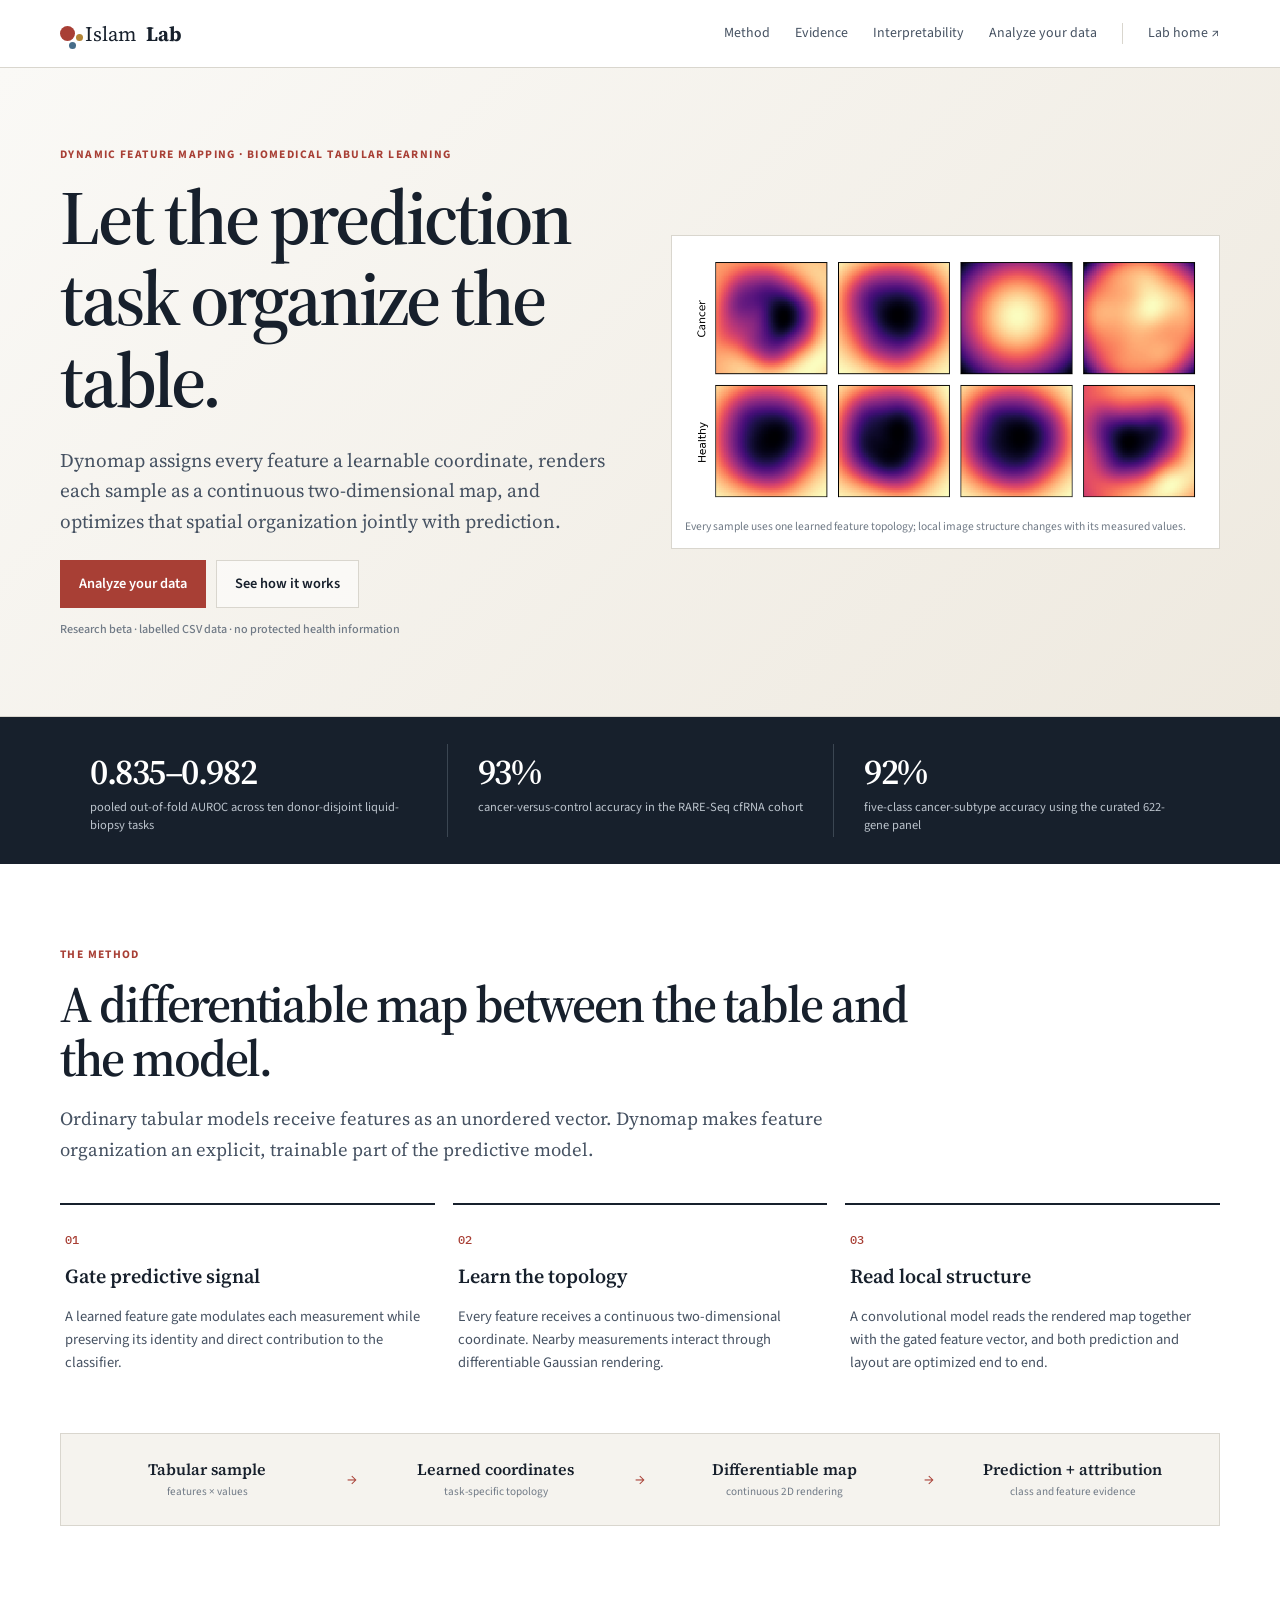
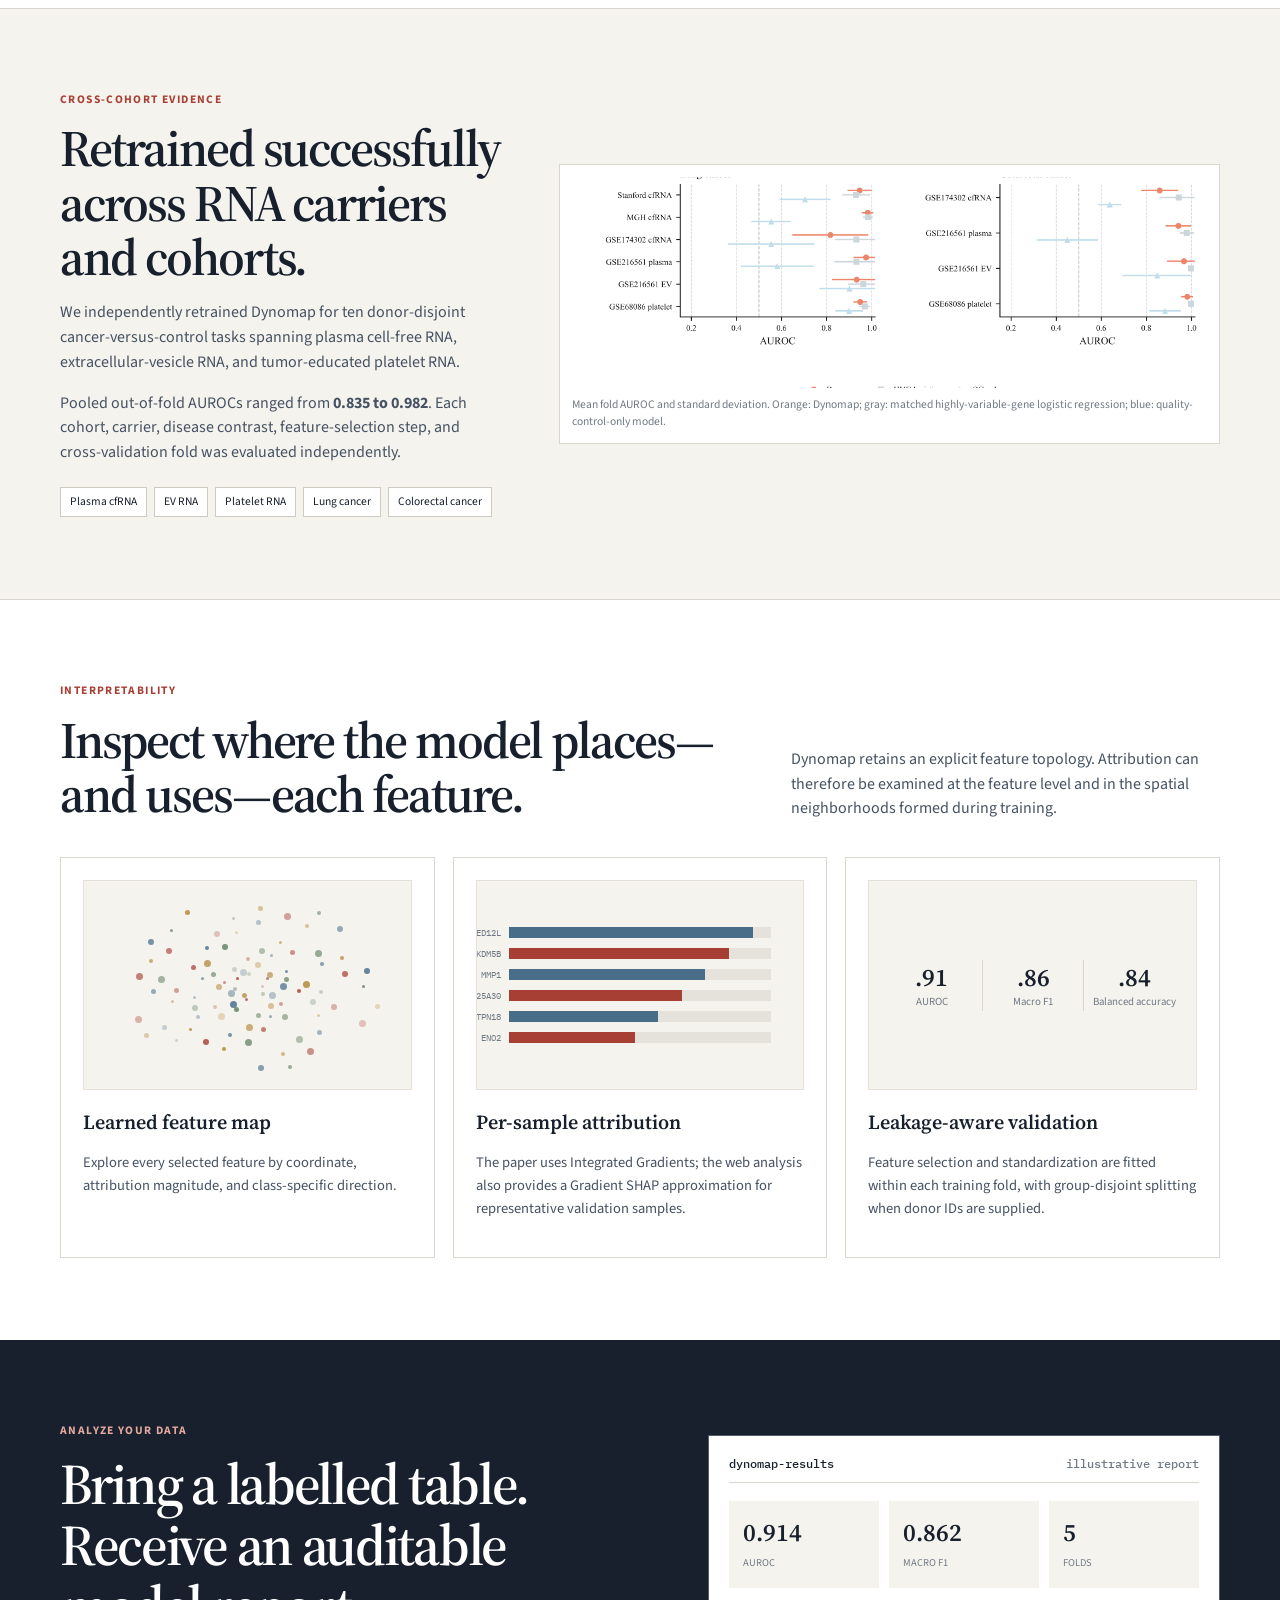
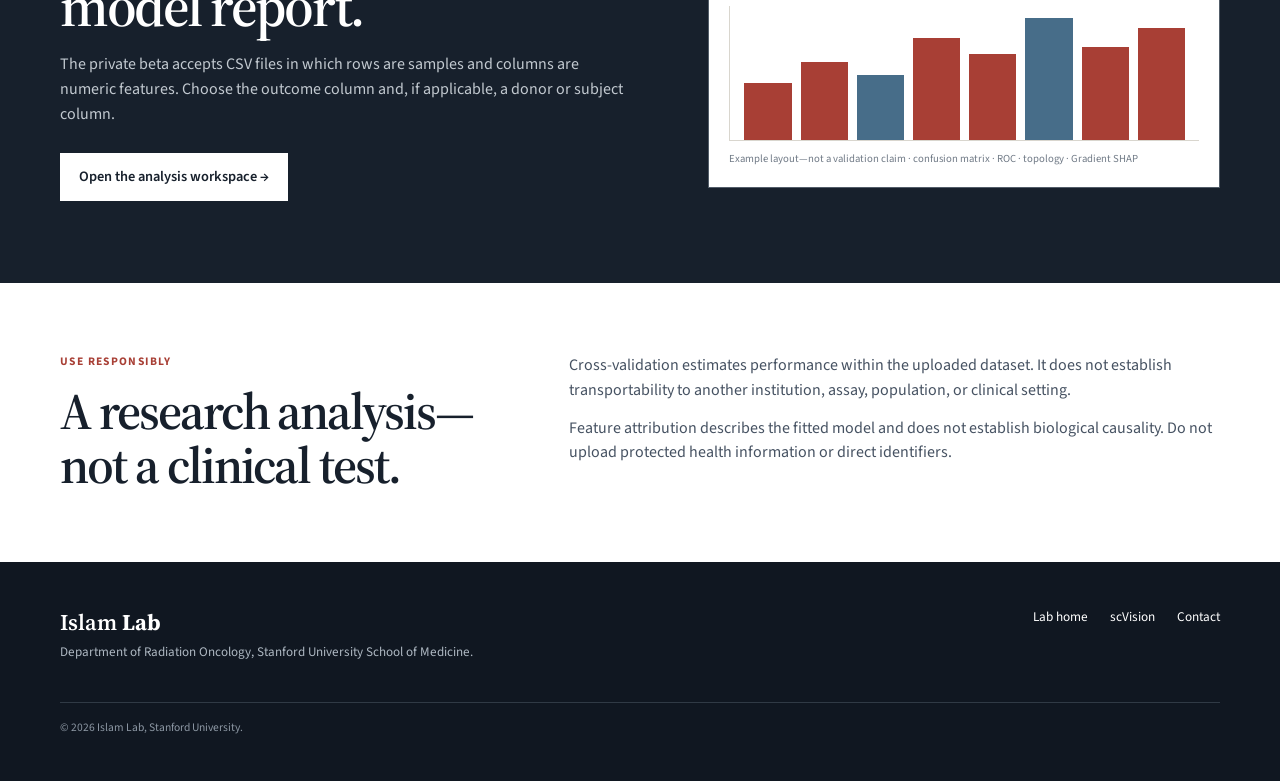
==== dynomap/index.html @ ca89f777 "Add Dynomap project page" ====
<!doctype html>
<html lang="en">
<head>
<meta charset="utf-8">
<meta name="viewport" content="width=device-width, initial-scale=1">
<title>Dynomap · Learned spatial representations for biomedical tables</title>
<meta name="description" content="Dynomap learns a task-specific spatial organization for biomedical tabular data, enabling vision-based prediction and feature-level interpretation.">
<meta property="og:type" content="website">
<meta property="og:title" content="Dynomap · Islam Lab">
<meta property="og:description" content="Transform biomedical tables into task-optimized feature maps, retrain on your data, and inspect predictive performance and feature attribution.">
<meta property="og:url" content="https://islamlab.org/dynomap/">
<meta property="og:image" content="https://islamlab.org/dynomap/assets/og.png">
<meta property="og:image:width" content="1729">
<meta property="og:image:height" content="910">
<meta name="twitter:card" content="summary_large_image">
<meta name="twitter:image" content="https://islamlab.org/dynomap/assets/og.png">
<link rel="canonical" href="https://islamlab.org/dynomap/">
<link rel="preconnect" href="https://fonts.googleapis.com">
<link rel="preconnect" href="https://fonts.gstatic.com" crossorigin>
<link href="https://fonts.googleapis.com/css2?family=Source+Serif+4:opsz,wght@8..60,400;8..60,600;8..60,700&family=Source+Sans+3:wght@400;500;600;700&family=IBM+Plex+Mono:wght@400;500&display=swap" rel="stylesheet">
<link rel="stylesheet" href="style.css">
</head>
<body>

<nav class="nav">
  <div class="wrap nav-inner">
    <a class="brand" href="/"><span class="glyph"></span>Islam<b>Lab</b></a>
    <div class="nav-links">
      <a href="#method">Method</a>
      <a href="#evidence">Evidence</a>
      <a href="#interpret">Interpretability</a>
      <a href="#analyze">Analyze your data</a>
      <a class="back" href="/">Lab home&nbsp;&#8599;</a>
    </div>
  </div>
</nav>

<header class="hero">
  <div class="wrap hero-grid">
    <div class="hero-copy">
      <div class="eyebrow">Dynamic feature mapping · Biomedical tabular learning</div>
      <h1>Let the prediction task organize the table.</h1>
      <p>Dynomap assigns every feature a learnable coordinate, renders each sample as a continuous two-dimensional map, and optimizes that spatial organization jointly with prediction.</p>
      <div class="hero-actions">
        <a class="button primary" href="https://app.islamlab.org/dynomap/">Analyze your data</a>
        <a class="button ghost" href="#method">See how it works</a>
      </div>
      <p class="beta-note">Research beta · labelled CSV data · no protected health information</p>
    </div>
    <figure class="hero-figure">
      <img src="assets/rareseq-maps.png" alt="Dynomap representations from cancer and healthy plasma cell-free RNA samples.">
      <figcaption>Every sample uses one learned feature topology; local image structure changes with its measured values.</figcaption>
    </figure>
  </div>
</header>

<main>
<section class="numbers">
  <div class="wrap number-grid">
    <div><strong>0.835–0.982</strong><span>pooled out-of-fold AUROC across ten donor-disjoint liquid-biopsy tasks</span></div>
    <div><strong>93%</strong><span>cancer-versus-control accuracy in the RARE-Seq cfRNA cohort</span></div>
    <div><strong>92%</strong><span>five-class cancer-subtype accuracy using the curated 622-gene panel</span></div>
  </div>
</section>

<section id="method">
  <div class="wrap">
    <div class="eyebrow">The method</div>
    <h2>A differentiable map between the table and the model.</h2>
    <p class="lead">Ordinary tabular models receive features as an unordered vector. Dynomap makes feature organization an explicit, trainable part of the predictive model.</p>
    <div class="steps">
      <article><span>01</span><h3>Gate predictive signal</h3><p>A learned feature gate modulates each measurement while preserving its identity and direct contribution to the classifier.</p></article>
      <article><span>02</span><h3>Learn the topology</h3><p>Every feature receives a continuous two-dimensional coordinate. Nearby measurements interact through differentiable Gaussian rendering.</p></article>
      <article><span>03</span><h3>Read local structure</h3><p>A convolutional model reads the rendered map together with the gated feature vector, and both prediction and layout are optimized end to end.</p></article>
    </div>
    <div class="pipeline" aria-label="Dynomap workflow">
      <div><b>Tabular sample</b><small>features × values</small></div><i>→</i>
      <div><b>Learned coordinates</b><small>task-specific topology</small></div><i>→</i>
      <div><b>Differentiable map</b><small>continuous 2D rendering</small></div><i>→</i>
      <div><b>Prediction + attribution</b><small>class and feature evidence</small></div>
    </div>
  </div>
</section>

<section id="evidence" class="alt">
  <div class="wrap evidence-grid">
    <div class="evidence-copy">
      <div class="eyebrow">Cross-cohort evidence</div>
      <h2>Retrained successfully across RNA carriers and cohorts.</h2>
      <p>We independently retrained Dynomap for ten donor-disjoint cancer-versus-control tasks spanning plasma cell-free RNA, extracellular-vesicle RNA, and tumor-educated platelet RNA.</p>
      <p>Pooled out-of-fold AUROCs ranged from <b>0.835 to 0.982</b>. Each cohort, carrier, disease contrast, feature-selection step, and cross-validation fold was evaluated independently.</p>
      <div class="pill-row"><span>Plasma cfRNA</span><span>EV RNA</span><span>Platelet RNA</span><span>Lung cancer</span><span>Colorectal cancer</span></div>
    </div>
    <figure class="validation-figure">
      <div class="crop"><img src="assets/liquid-biopsy-validation.png" alt="AUROC across lung- and colorectal-cancer liquid-biopsy cohorts for Dynomap, logistic regression, and a quality-control-only model."></div>
      <figcaption>Mean fold AUROC and standard deviation. Orange: Dynomap; gray: matched highly-variable-gene logistic regression; blue: quality-control-only model.</figcaption>
    </figure>
  </div>
</section>

<section id="interpret">
  <div class="wrap">
    <div class="section-head">
      <div><div class="eyebrow">Interpretability</div><h2>Inspect where the model places—and uses—each feature.</h2></div>
      <p>Dynomap retains an explicit feature topology. Attribution can therefore be examined at the feature level and in the spatial neighborhoods formed during training.</p>
    </div>
    <div class="interpret-grid">
      <article class="map-card">
        <div class="mini-map" id="miniMap" aria-label="Illustrative learned feature layout"></div>
        <h3>Learned feature map</h3><p>Explore every selected feature by coordinate, attribution magnitude, and class-specific direction.</p>
      </article>
      <article class="attr-card">
        <div class="mini-bars" id="miniBars"></div>
        <h3>Per-sample attribution</h3><p>The paper uses Integrated Gradients; the web analysis also provides a Gradient SHAP approximation for representative validation samples.</p>
      </article>
      <article class="metric-card">
        <div class="mini-metrics"><span><b>.91</b>AUROC</span><span><b>.86</b>Macro F1</span><span><b>.84</b>Balanced accuracy</span></div>
        <h3>Leakage-aware validation</h3><p>Feature selection and standardization are fitted within each training fold, with group-disjoint splitting when donor IDs are supplied.</p>
      </article>
    </div>
  </div>
</section>

<section id="analyze" class="cta-section">
  <div class="wrap cta-grid">
    <div>
      <div class="eyebrow light">Analyze your data</div>
      <h2>Bring a labelled table. Receive an auditable model report.</h2>
      <p>The private beta accepts CSV files in which rows are samples and columns are numeric features. Choose the outcome column and, if applicable, a donor or subject column.</p>
      <a class="button light-button" href="https://app.islamlab.org/dynomap/">Open the analysis workspace&nbsp;→</a>
    </div>
    <div class="report-preview">
      <div class="preview-top"><span>dynomap-results</span><i>illustrative report</i></div>
      <div class="preview-metrics"><div><b>0.914</b><small>AUROC</small></div><div><b>0.862</b><small>Macro F1</small></div><div><b>5</b><small>Folds</small></div></div>
      <div class="preview-chart"><i style="--h:42%"></i><i style="--h:58%"></i><i style="--h:48%"></i><i style="--h:76%"></i><i style="--h:64%"></i><i style="--h:91%"></i><i style="--h:69%"></i><i style="--h:83%"></i></div>
      <div class="preview-foot">Example layout—not a validation claim · confusion matrix · ROC · topology · Gradient SHAP</div>
    </div>
  </div>
</section>

<section class="limits">
  <div class="wrap limits-grid">
    <div><div class="eyebrow">Use responsibly</div><h2>A research analysis—not a clinical test.</h2></div>
    <div><p>Cross-validation estimates performance within the uploaded dataset. It does not establish transportability to another institution, assay, population, or clinical setting.</p><p>Feature attribution describes the fitted model and does not establish biological causality. Do not upload protected health information or direct identifiers.</p></div>
  </div>
</section>
</main>

<footer>
  <div class="wrap footer-grid">
    <div><div class="footer-brand">Islam <b>Lab</b></div><p>Department of Radiation Oncology, Stanford University School of Medicine.</p></div>
    <div class="footer-links"><a href="/">Lab home</a><a href="/scvision/">scVision</a><a href="mailto:tauhid@stanford.edu">Contact</a></div>
    <div class="fine">© 2026 Islam Lab, Stanford University.</div>
  </div>
</footer>

<script src="interactive.js"></script>
</body>
</html>
---- dynomap/style.css ----
:root{--ink:#17202c;--soft:#465262;--muted:#707a86;--paper:#fff;--warm:#f5f3ee;--line:#d9d6ce;--accent:#a83f35;--accent-dark:#7d2d27;--blue:#476d89;--gold:#b38536;--green:#628060;--serif:"Source Serif 4",Georgia,serif;--sans:"Source Sans 3",Arial,sans-serif;--mono:"IBM Plex Mono",monospace}*{box-sizing:border-box}html{scroll-behavior:smooth}body{margin:0;color:var(--ink);background:var(--paper);font:16px/1.55 var(--sans)}a{color:inherit;text-decoration:none}.wrap{width:min(1160px,calc(100% - 44px));margin:0 auto}.nav{height:68px;border-bottom:1px solid var(--line);background:rgba(255,255,255,.95);position:sticky;top:0;z-index:20;backdrop-filter:blur(10px)}.nav-inner{height:100%;display:flex;justify-content:space-between;align-items:center}.brand{display:flex;gap:10px;align-items:center;font:1.28rem var(--serif)}.glyph{width:15px;height:15px;border-radius:50%;background:var(--accent);box-shadow:12px 4px 0 -4px var(--gold),5px 12px 0 -4px var(--blue)}.nav-links{display:flex;gap:25px;align-items:center;font-size:.87rem;color:var(--soft)}.nav-links a:hover{color:var(--accent)}.nav-links .back{border-left:1px solid var(--line);padding-left:25px}.hero{padding:78px 0;background:linear-gradient(135deg,#faf9f6,#eee9df);border-bottom:1px solid var(--line)}.hero-grid{display:grid;grid-template-columns:1fr 1fr;gap:62px;align-items:center}.eyebrow{text-transform:uppercase;letter-spacing:.12em;color:var(--accent);font-size:.72rem;font-weight:700;margin-bottom:13px}.hero h1,h2{font-family:var(--serif);font-weight:600;letter-spacing:-.04em;line-height:1.06;margin:0}.hero h1{font-size:clamp(3.1rem,6vw,6rem)}.hero-copy>p{font:1.2rem/1.58 var(--serif);color:var(--soft);max-width:650px;margin:24px 0}.hero-actions{display:flex;gap:10px}.button{display:inline-block;padding:12px 18px;font-weight:600;font-size:.9rem;border:1px solid var(--line)}.button.primary{background:var(--accent);border-color:var(--accent);color:#fff}.button.primary:hover{background:var(--accent-dark)}.button.ghost{background:rgba(255,255,255,.55)}.hero .beta-note{font:500 .76rem var(--sans);color:var(--muted);margin:13px 0 0}.hero-figure{margin:0;background:#fff;border:1px solid var(--line);padding:13px}.hero-figure img{display:block;width:100%}.hero-figure figcaption,.validation-figure figcaption{font-size:.72rem;color:var(--muted);margin-top:9px;line-height:1.45}.numbers{background:var(--ink);color:#fff;padding:27px 0}.number-grid{display:grid;grid-template-columns:repeat(3,1fr);gap:0}.number-grid>div{padding:3px 30px;border-left:1px solid #3b4652}.number-grid>div:first-child{border-left:none}.number-grid strong{display:block;font:600 2.25rem var(--serif);letter-spacing:-.04em}.number-grid span{display:block;color:#bbc3cc;font-size:.78rem;line-height:1.4;margin-top:3px}section{padding:82px 0}h2{font-size:clamp(2.2rem,4vw,4rem);max-width:850px}.lead{font:1.16rem/1.65 var(--serif);color:var(--soft);max-width:780px}.steps{display:grid;grid-template-columns:repeat(3,1fr);gap:18px;margin-top:38px}.steps article{border-top:2px solid var(--ink);padding:22px 5px 0}.steps article>span{font:500 .72rem var(--mono);color:var(--accent)}.steps h3,.interpret-grid h3{font:600 1.25rem var(--serif);margin:10px 0 7px}.steps p,.interpret-grid p{color:var(--soft);font-size:.91rem;line-height:1.6}.pipeline{margin-top:44px;background:var(--warm);border:1px solid var(--line);padding:24px;display:grid;grid-template-columns:1fr auto 1fr auto 1fr auto 1fr;align-items:center;gap:17px}.pipeline>div{text-align:center}.pipeline b{display:block;font:600 1rem var(--serif)}.pipeline small{display:block;color:var(--muted);font-size:.7rem;margin-top:3px}.pipeline i{font-style:normal;color:var(--accent)}.alt{background:var(--warm);border-top:1px solid var(--line);border-bottom:1px solid var(--line)}.evidence-grid{display:grid;grid-template-columns:.8fr 1.2fr;gap:58px;align-items:center}.evidence-copy p{color:var(--soft);font-size:1rem}.pill-row{display:flex;gap:7px;flex-wrap:wrap;margin-top:22px}.pill-row span{border:1px solid #cfcac0;background:#fff;padding:5px 9px;font-size:.72rem}.validation-figure{margin:0;background:#fff;border:1px solid var(--line);padding:12px}.validation-figure .crop{height:330px;overflow:hidden}.validation-figure img{width:100%;display:block;transform:translateY(-1.5%)}.section-head{display:grid;grid-template-columns:1fr .65fr;gap:70px;align-items:end}.section-head>p{color:var(--soft);margin:0}.interpret-grid{display:grid;grid-template-columns:repeat(3,1fr);gap:18px;margin-top:36px}.interpret-grid article{border:1px solid var(--line);padding:22px}.mini-map,.mini-bars,.mini-metrics{height:210px;background:var(--warm);border:1px solid #e5e1d8;margin-bottom:18px;position:relative;overflow:hidden}.mini-map i{position:absolute;width:var(--s);height:var(--s);left:var(--x);top:var(--y);border-radius:50%;background:var(--c);opacity:var(--o)}.mini-bars{display:flex;flex-direction:column;justify-content:center;padding:25px 32px;gap:10px}.mini-bars span{height:11px;background:linear-gradient(90deg,var(--blue) 0 var(--n),#e5e2db var(--n));position:relative}.mini-bars span:nth-child(even){background:linear-gradient(90deg,var(--accent) 0 var(--n),#e5e2db var(--n))}.mini-bars span:before{content:attr(data-k);position:absolute;right:calc(100% + 8px);font:9px var(--mono);color:var(--muted)}.mini-metrics{display:grid;grid-template-columns:repeat(3,1fr);align-items:center;padding:25px 12px}.mini-metrics span{text-align:center;font-size:.68rem;color:var(--muted);border-left:1px solid var(--line)}.mini-metrics span:first-child{border-left:0}.mini-metrics b{display:block;font:600 1.55rem var(--serif);color:var(--ink)}.cta-section{background:var(--ink);color:#fff}.cta-grid{display:grid;grid-template-columns:1fr .9fr;gap:80px;align-items:center}.eyebrow.light{color:#e4a89f}.cta-section h2{font-size:clamp(2.4rem,4.5vw,4.5rem)}.cta-section p{color:#c2c9d0;max-width:650px}.light-button{margin-top:10px;background:#fff;color:var(--ink);border-color:#fff}.report-preview{background:#fff;color:var(--ink);border:1px solid #525d69;padding:20px}.preview-top{display:flex;justify-content:space-between;border-bottom:1px solid var(--line);padding-bottom:11px;font:500 .72rem var(--mono)}.preview-top i{font-style:normal;color:var(--muted)}.preview-metrics{display:grid;grid-template-columns:repeat(3,1fr);gap:10px;margin:18px 0}.preview-metrics>div{background:var(--warm);padding:14px}.preview-metrics b{display:block;font:600 1.55rem var(--serif)}.preview-metrics small{color:var(--muted);font-size:.65rem;text-transform:uppercase}.preview-chart{height:135px;border-left:1px solid var(--line);border-bottom:1px solid var(--line);display:flex;align-items:end;gap:9px;padding:0 14px}.preview-chart i{height:var(--h);background:var(--accent);flex:1}.preview-chart i:nth-child(3n){background:var(--blue)}.preview-foot{font-size:.67rem;color:var(--muted);margin-top:10px}.limits{padding:70px 0}.limits-grid{display:grid;grid-template-columns:.8fr 1.2fr;gap:75px}.limits p{color:var(--soft);margin:0 0 13px}footer{background:#101721;color:#fff;padding:45px 0}.footer-grid{display:grid;grid-template-columns:1fr auto;gap:25px}.footer-brand{font:600 1.4rem var(--serif)}footer p{color:#aeb8c2;font-size:.82rem;margin:4px 0}.footer-links{display:flex;gap:22px;font-size:.83rem}.fine{grid-column:1/-1;border-top:1px solid #303a45;padding-top:16px;margin-top:10px;color:#8d98a4;font-size:.72rem}
@media(max-width:900px){.hero-grid,.evidence-grid,.section-head,.cta-grid,.limits-grid{grid-template-columns:1fr}.hero-figure{max-width:700px}.nav-links a:not(.back){display:none}.number-grid{grid-template-columns:1fr}.number-grid>div{border-left:0;border-top:1px solid #3b4652;padding:14px 0}.number-grid>div:first-child{border-top:0}.steps,.interpret-grid{grid-template-columns:1fr}.pipeline{grid-template-columns:1fr}.pipeline i{transform:rotate(90deg)}.validation-figure .crop{height:auto}.section-head{gap:18px}}
@media(max-width:620px){.wrap{width:calc(100% - 28px)}.hero{padding:52px 0}.hero h1{font-size:3rem}.hero-actions{display:grid}.hero-copy>p{font-size:1.05rem}.nav-links .back{border-left:0;padding-left:0}.pipeline{margin-top:28px}.footer-grid{grid-template-columns:1fr}.footer-links{margin-top:8px;flex-wrap:wrap}.fine{grid-column:auto}}
.validation-figure .crop{height:auto;aspect-ratio:3/1;overflow:hidden}
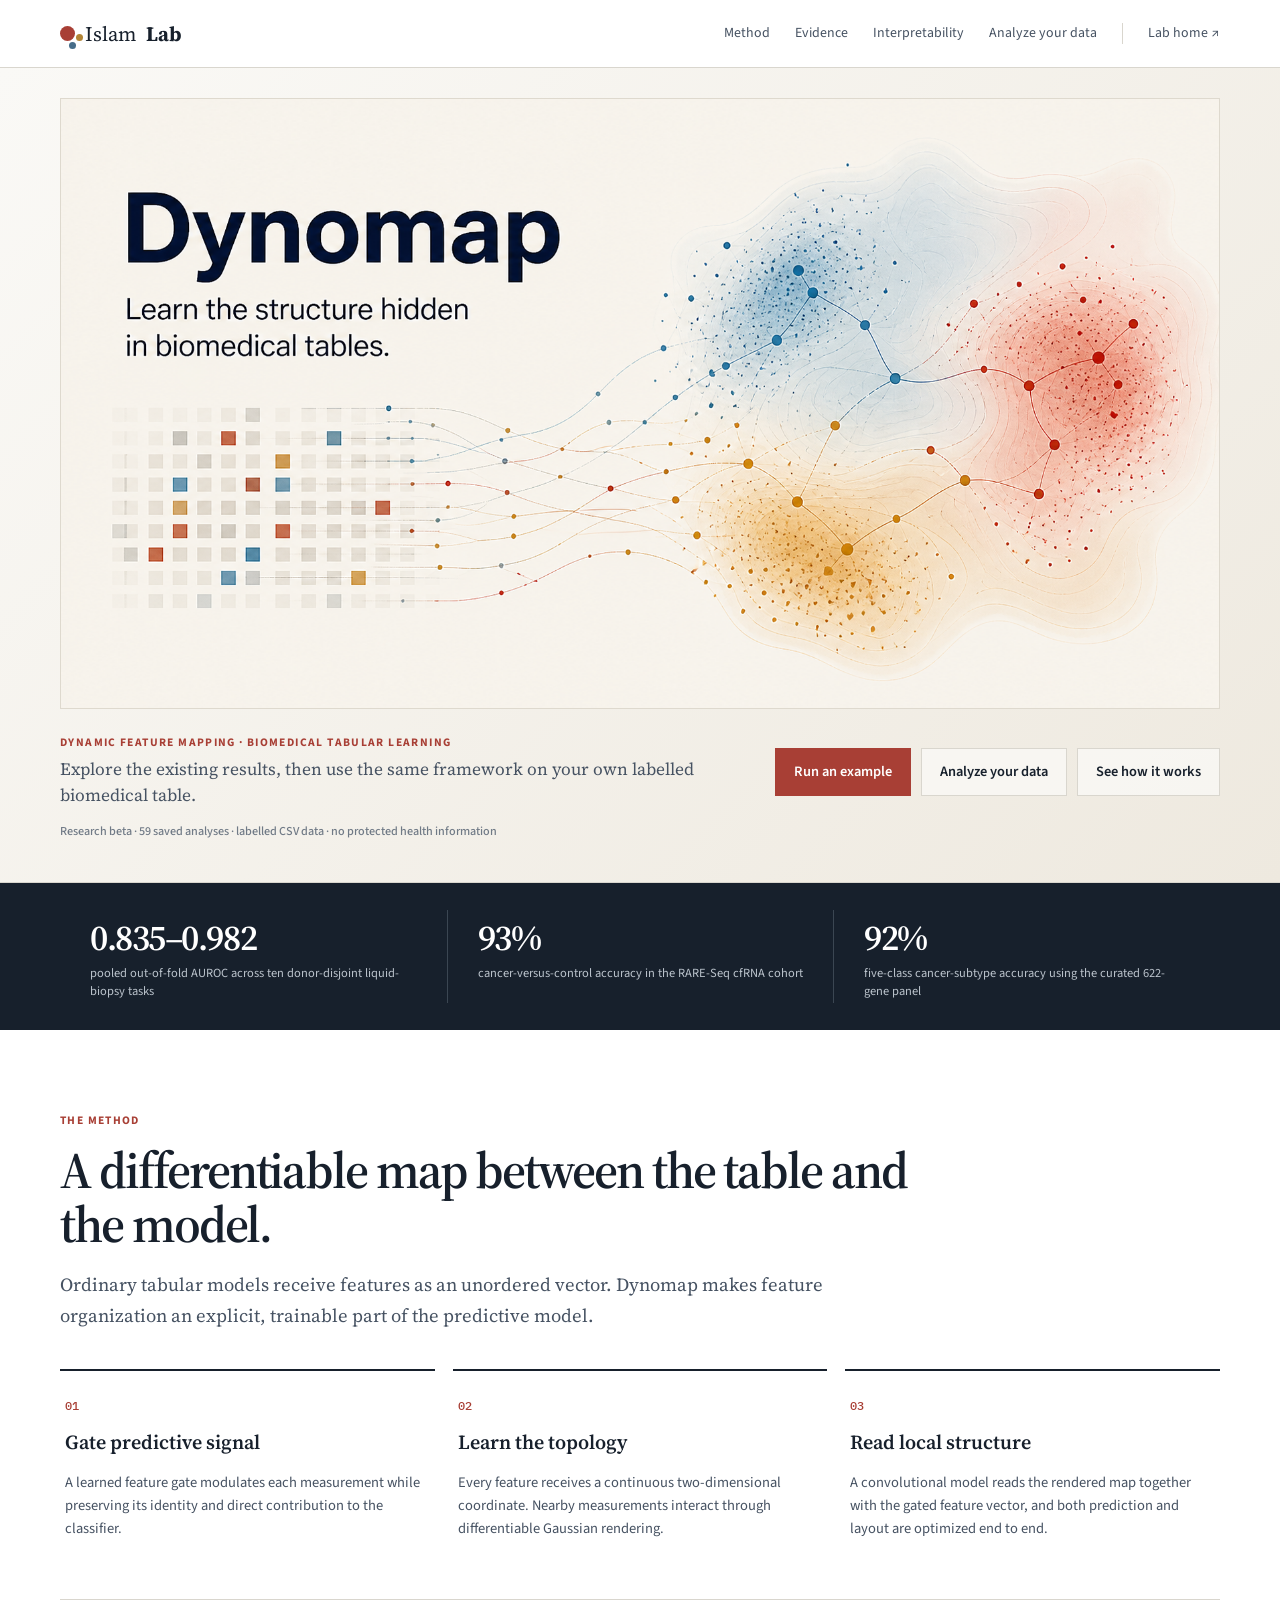
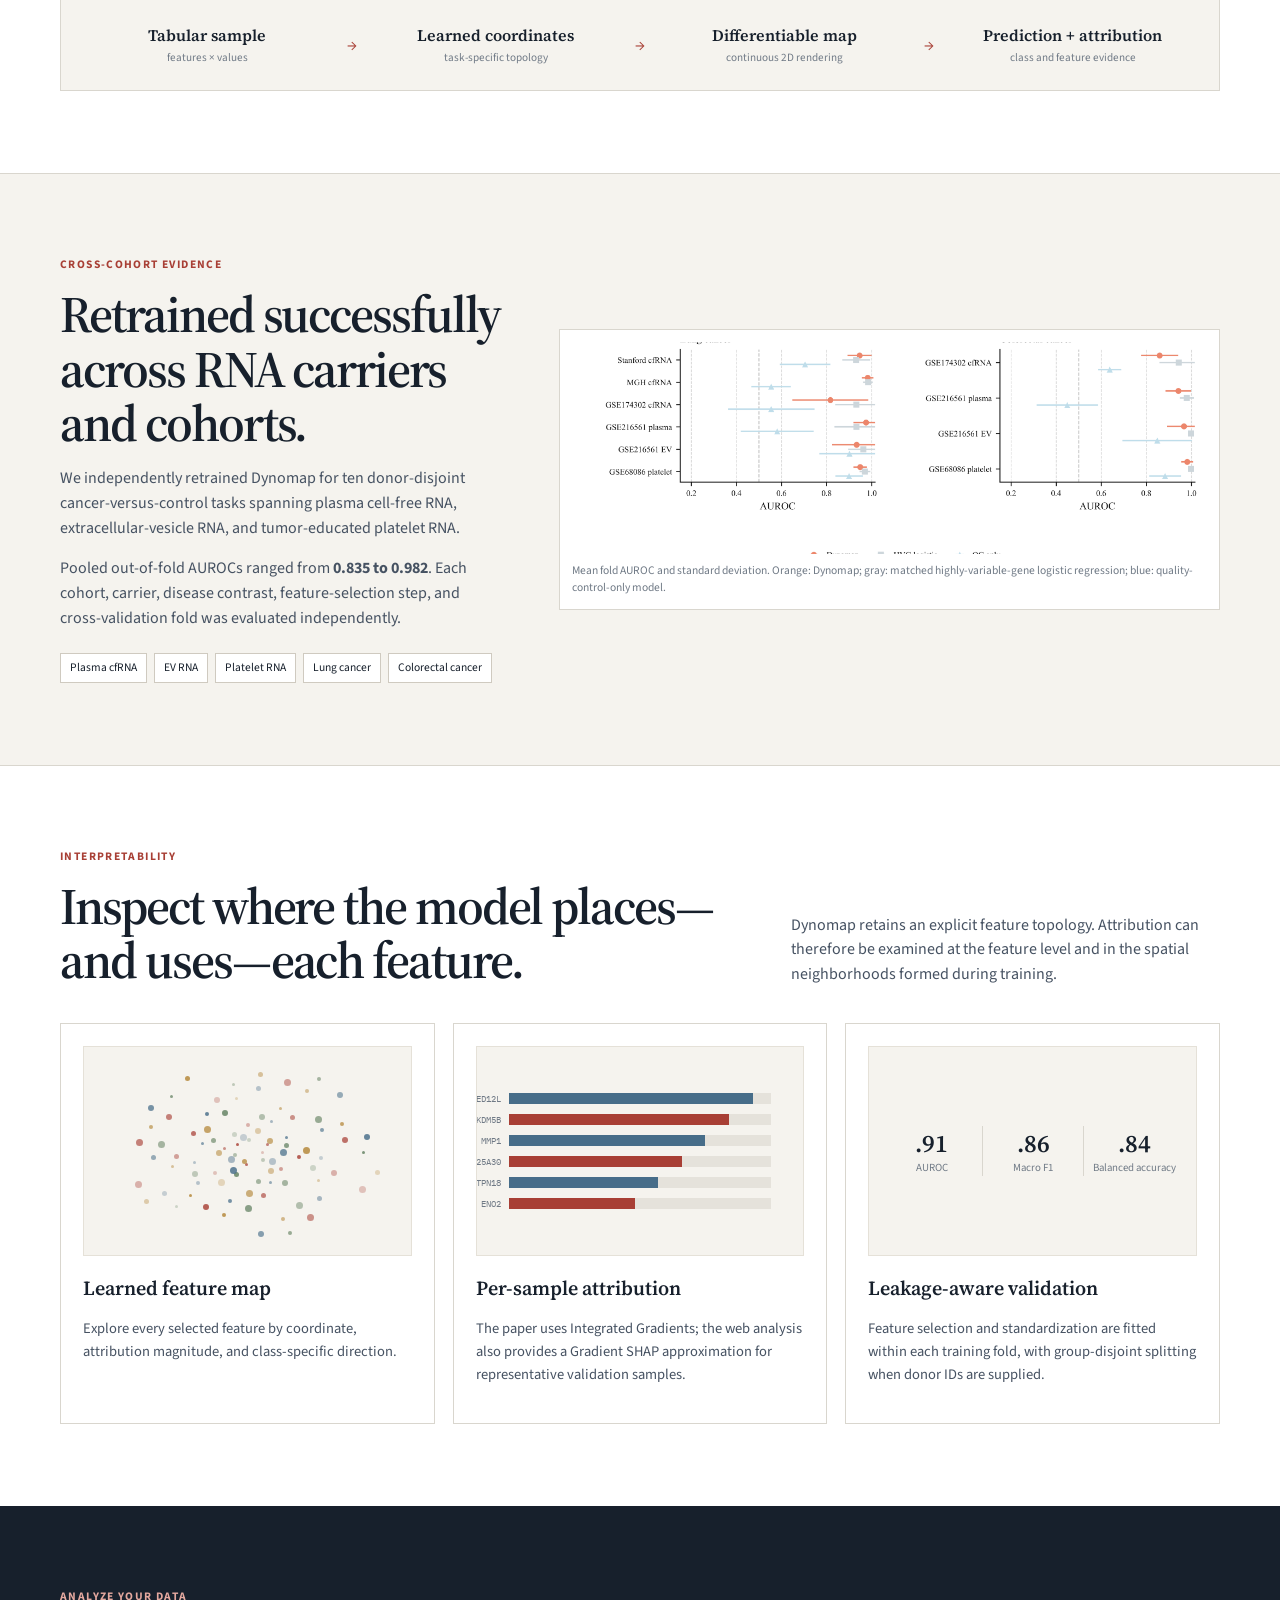
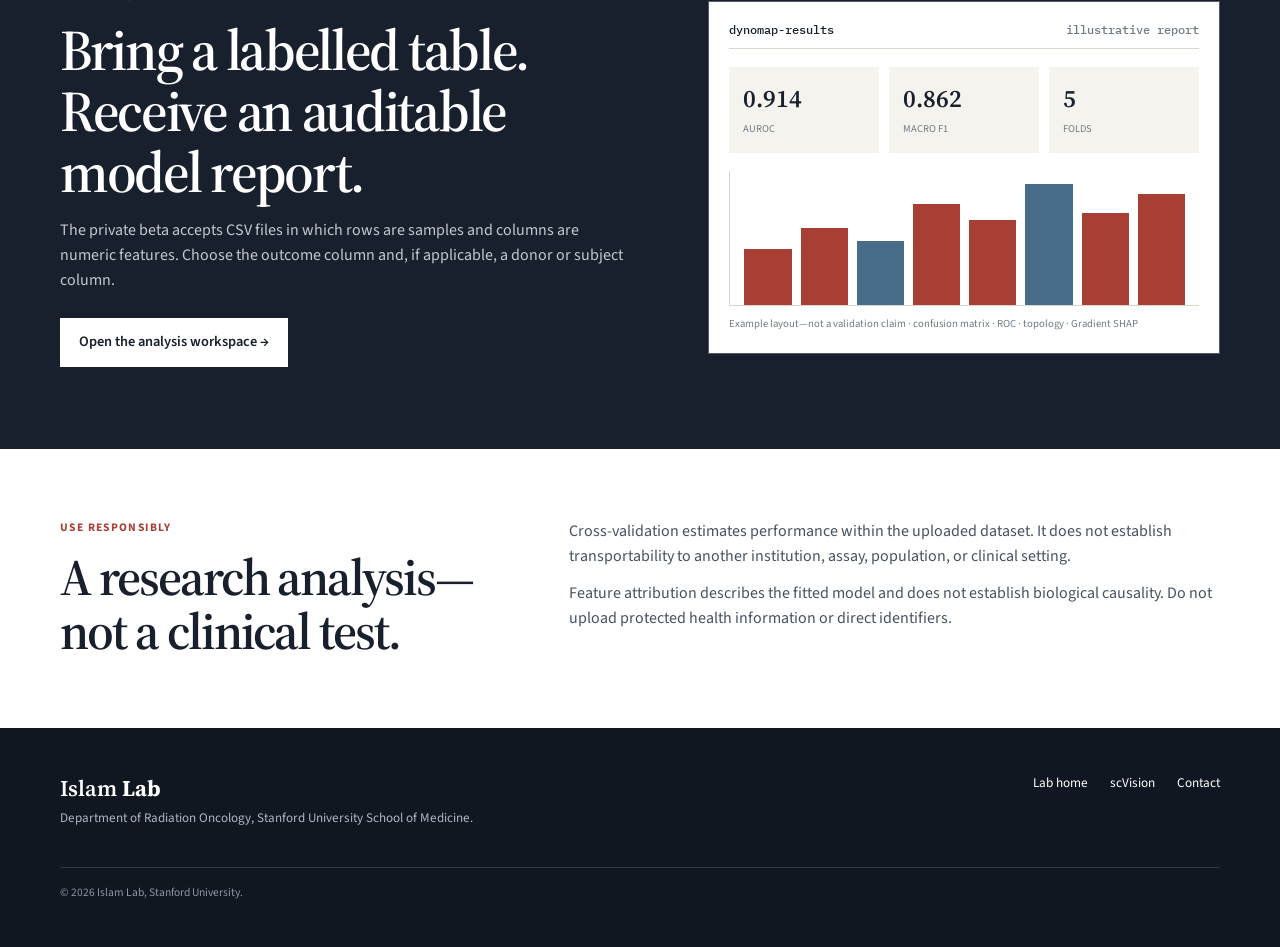
==== commit fc036f70: "Use Dynomap artwork as project cover" ====
--- a/dynomap/index.html
+++ b/dynomap/index.html
@@ -35,22 +35,21 @@
   </div>
 </nav>
 
-<header class="hero">
-  <div class="wrap hero-grid">
-    <div class="hero-copy">
-      <div class="eyebrow">Dynamic feature mapping · Biomedical tabular learning</div>
-      <h1>Let the prediction task organize the table.</h1>
-      <p>Dynomap assigns every feature a learnable coordinate, renders each sample as a continuous two-dimensional map, and optimizes that spatial organization jointly with prediction.</p>
+<header class="hero cover-hero">
+  <div class="wrap">
+    <img class="cover-art" src="assets/og.png" width="1729" height="910" alt="Dynomap: Learn the structure hidden in biomedical tables. Tabular features flow into a learned spatial map.">
+    <div class="cover-callout">
+      <div>
+        <div class="eyebrow">Dynamic feature mapping · Biomedical tabular learning</div>
+        <p>Explore the existing results, then use the same framework on your own labelled biomedical table.</p>
+      </div>
       <div class="hero-actions">
-        <a class="button primary" href="https://app.islamlab.org/dynomap/">Analyze your data</a>
+        <a class="button primary" href="https://app.islamlab.org/dynomap/#examples">Run an example</a>
+        <a class="button ghost" href="https://app.islamlab.org/dynomap/#upload">Analyze your data</a>
         <a class="button ghost" href="#method">See how it works</a>
       </div>
-      <p class="beta-note">Research beta · labelled CSV data · no protected health information</p>
+      <p class="beta-note">Research beta · 59 saved analyses · labelled CSV data · no protected health information</p>
     </div>
-    <figure class="hero-figure">
-      <img src="assets/rareseq-maps.png" alt="Dynomap representations from cancer and healthy plasma cell-free RNA samples.">
-      <figcaption>Every sample uses one learned feature topology; local image structure changes with its measured values.</figcaption>
-    </figure>
   </div>
 </header>
 
--- a/dynomap/style.css
+++ b/dynomap/style.css
@@ -2,3 +2,6 @@
 @media(max-width:900px){.hero-grid,.evidence-grid,.section-head,.cta-grid,.limits-grid{grid-template-columns:1fr}.hero-figure{max-width:700px}.nav-links a:not(.back){display:none}.number-grid{grid-template-columns:1fr}.number-grid>div{border-left:0;border-top:1px solid #3b4652;padding:14px 0}.number-grid>div:first-child{border-top:0}.steps,.interpret-grid{grid-template-columns:1fr}.pipeline{grid-template-columns:1fr}.pipeline i{transform:rotate(90deg)}.validation-figure .crop{height:auto}.section-head{gap:18px}}
 @media(max-width:620px){.wrap{width:calc(100% - 28px)}.hero{padding:52px 0}.hero h1{font-size:3rem}.hero-actions{display:grid}.hero-copy>p{font-size:1.05rem}.nav-links .back{border-left:0;padding-left:0}.pipeline{margin-top:28px}.footer-grid{grid-template-columns:1fr}.footer-links{margin-top:8px;flex-wrap:wrap}.fine{grid-column:auto}}
 .validation-figure .crop{height:auto;aspect-ratio:3/1;overflow:hidden}
+.cover-hero{padding:30px 0 42px}.cover-art{display:block;width:100%;height:auto;border:1px solid #ded9ce;background:#f8f5ef}.cover-callout{display:grid;grid-template-columns:minmax(0,1fr) auto;gap:14px 34px;align-items:center;margin-top:25px}.cover-callout .eyebrow{margin-bottom:5px}.cover-callout>div>p{font:1.08rem/1.5 var(--serif);color:var(--soft);margin:0;max-width:670px}.cover-callout .beta-note{grid-column:1/-1;margin:0}.cover-callout .hero-actions{flex-wrap:wrap;justify-content:flex-end}
+@media(max-width:800px){.cover-callout{grid-template-columns:1fr}.cover-callout .beta-note{grid-column:1}.cover-callout .hero-actions{justify-content:flex-start}}
+@media(max-width:620px){.cover-hero{padding-top:16px}.cover-callout .hero-actions{display:grid}.cover-callout .button{text-align:center}}
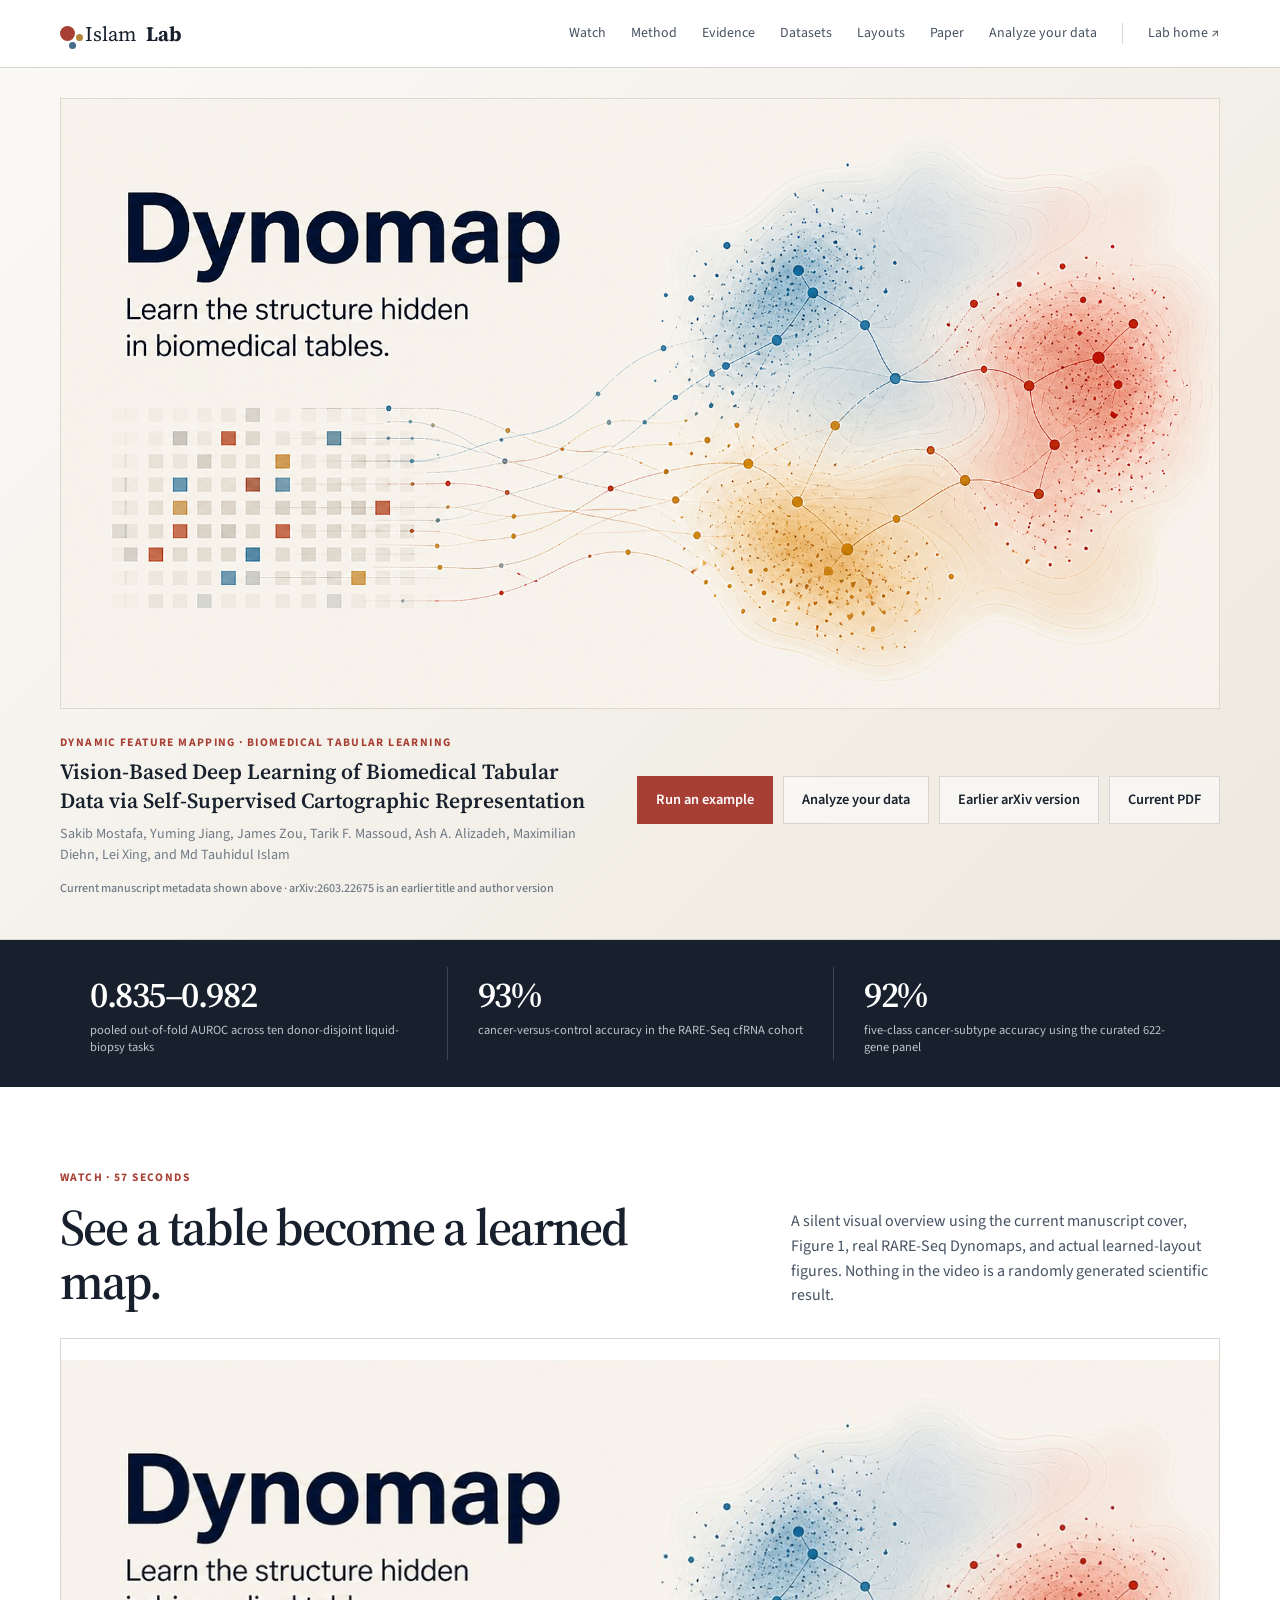
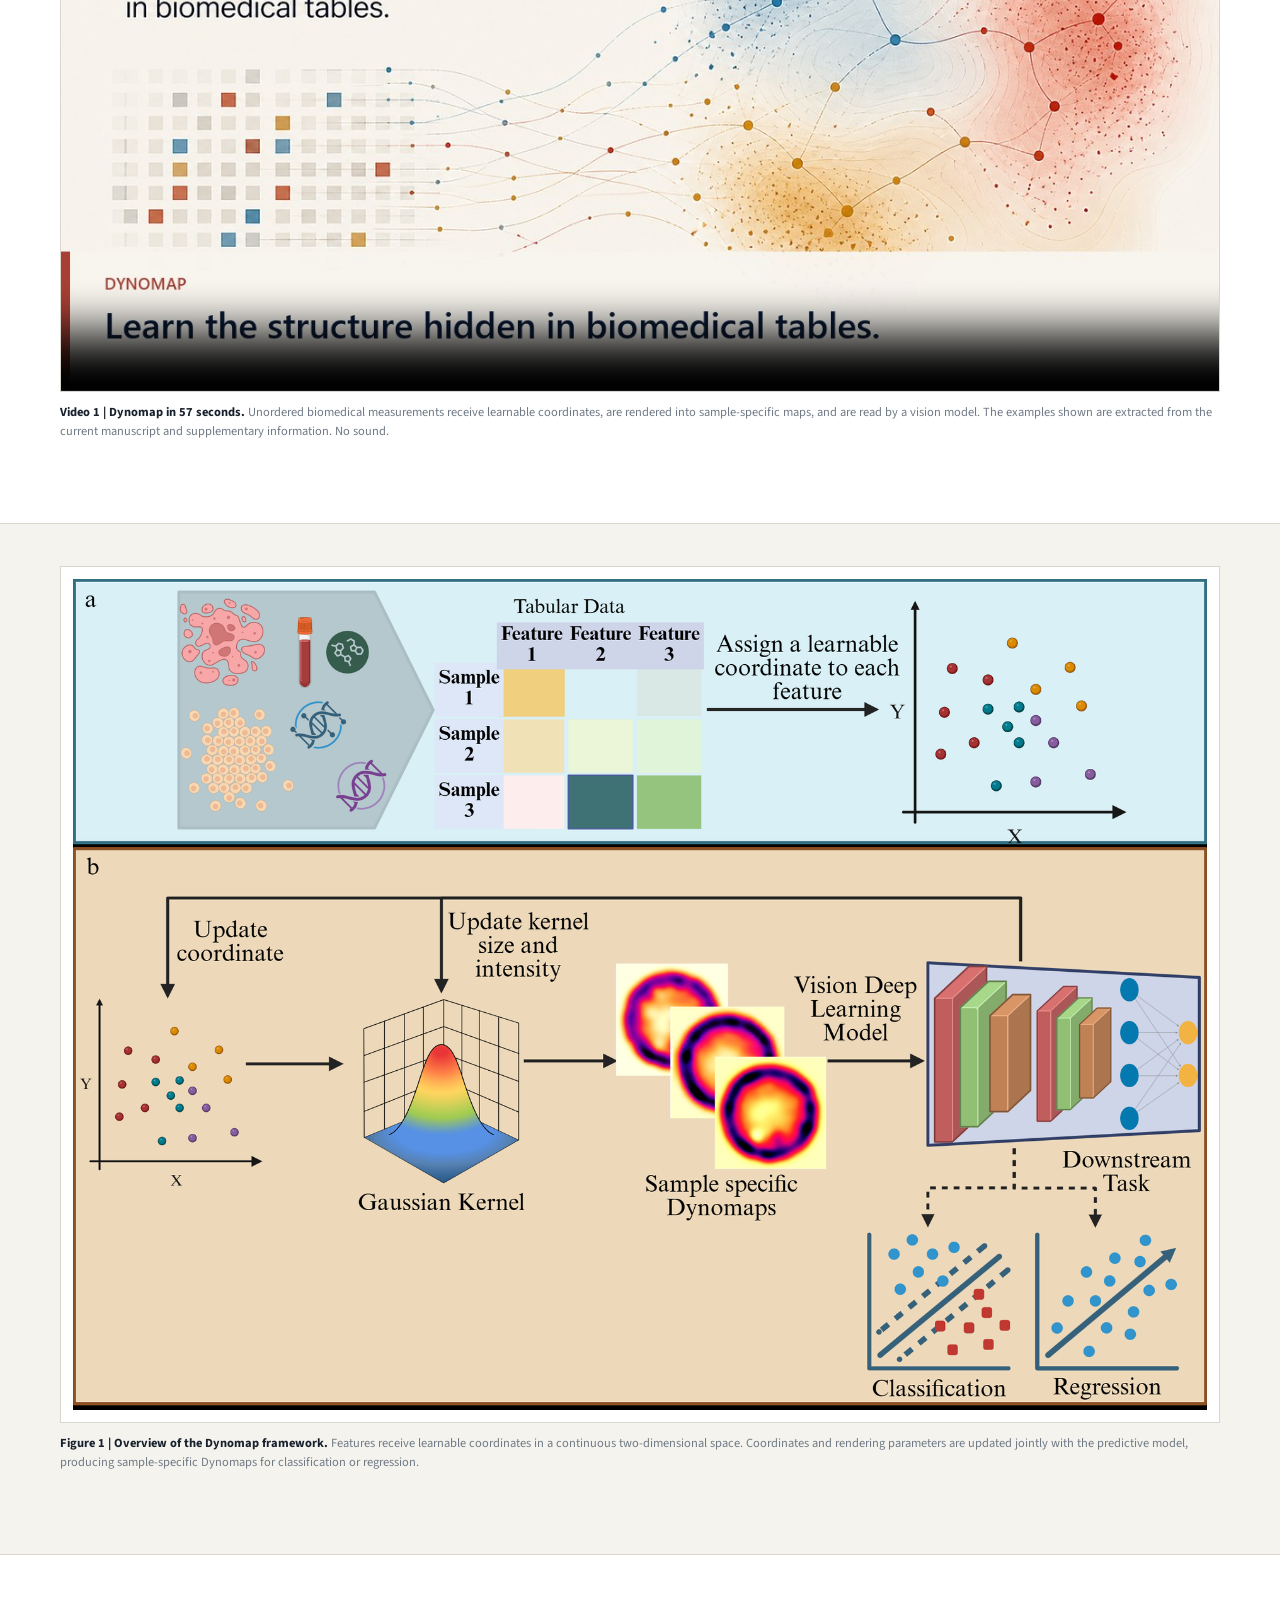
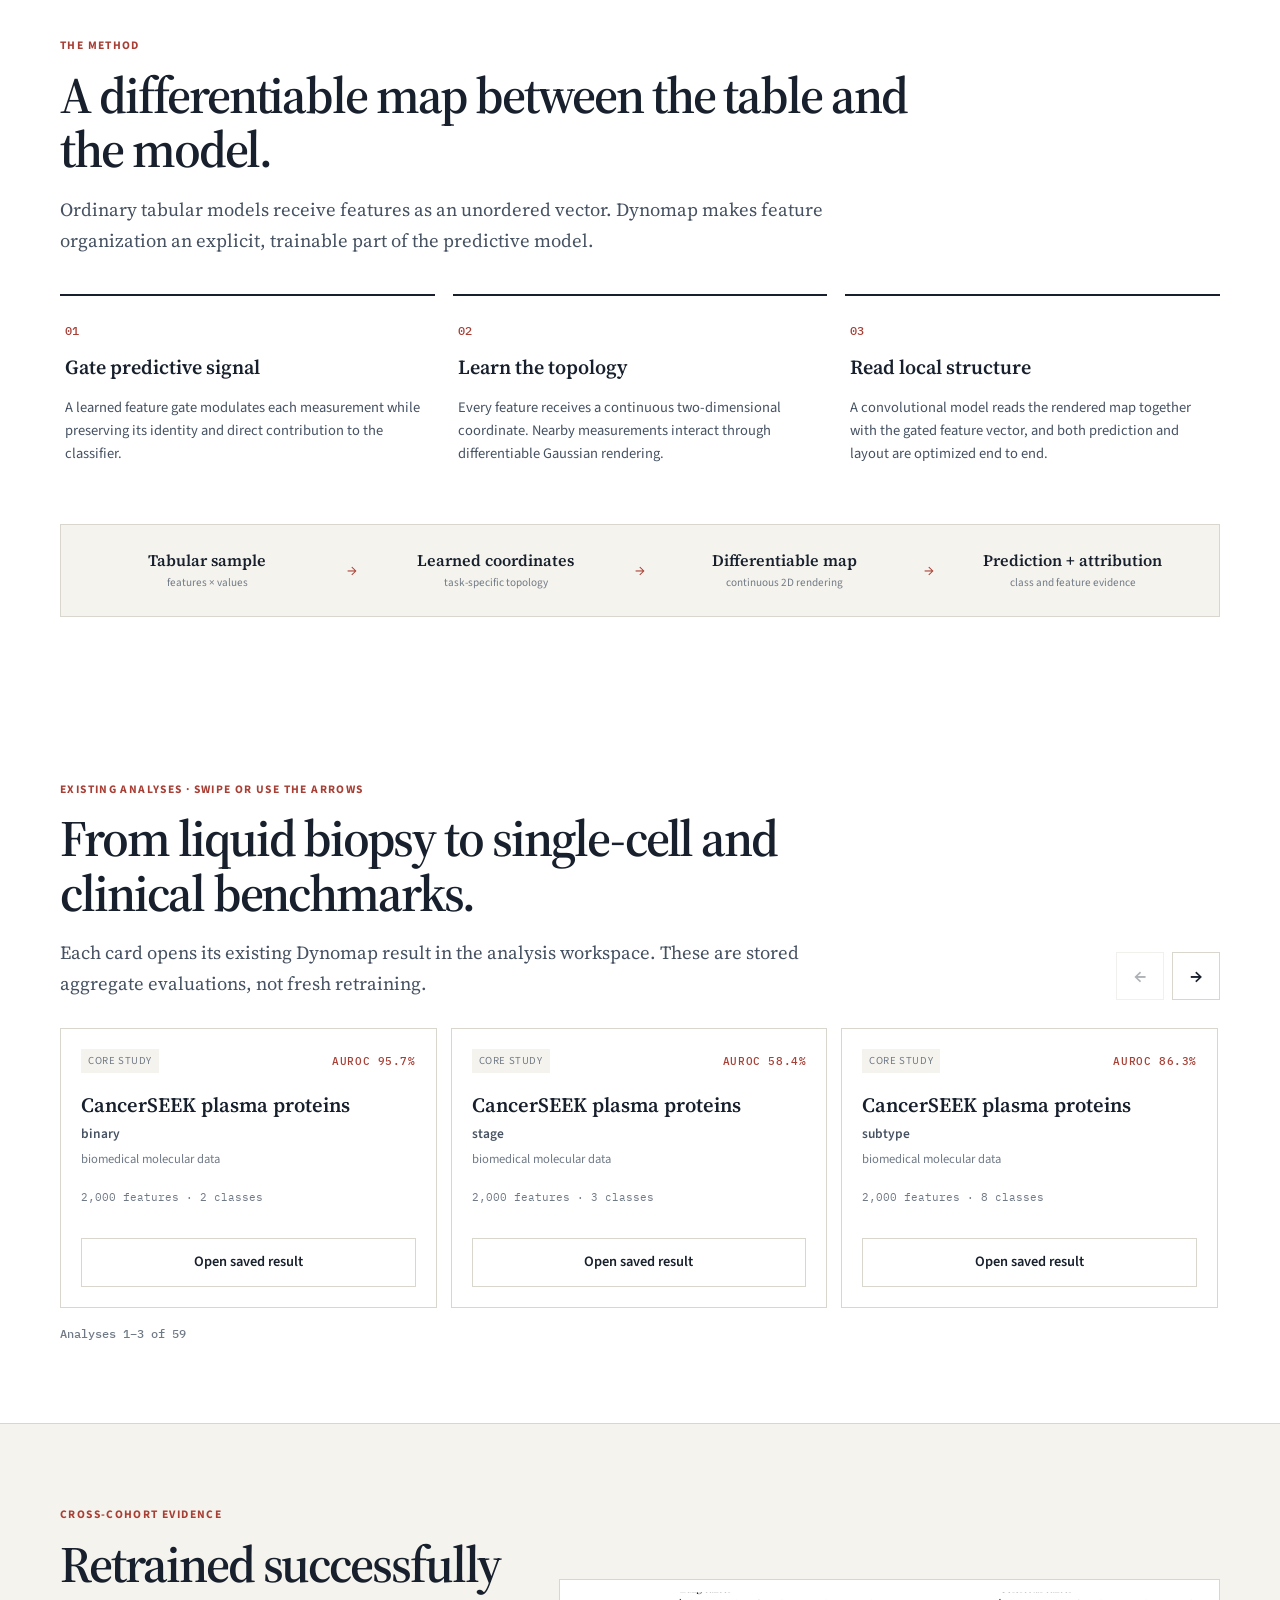
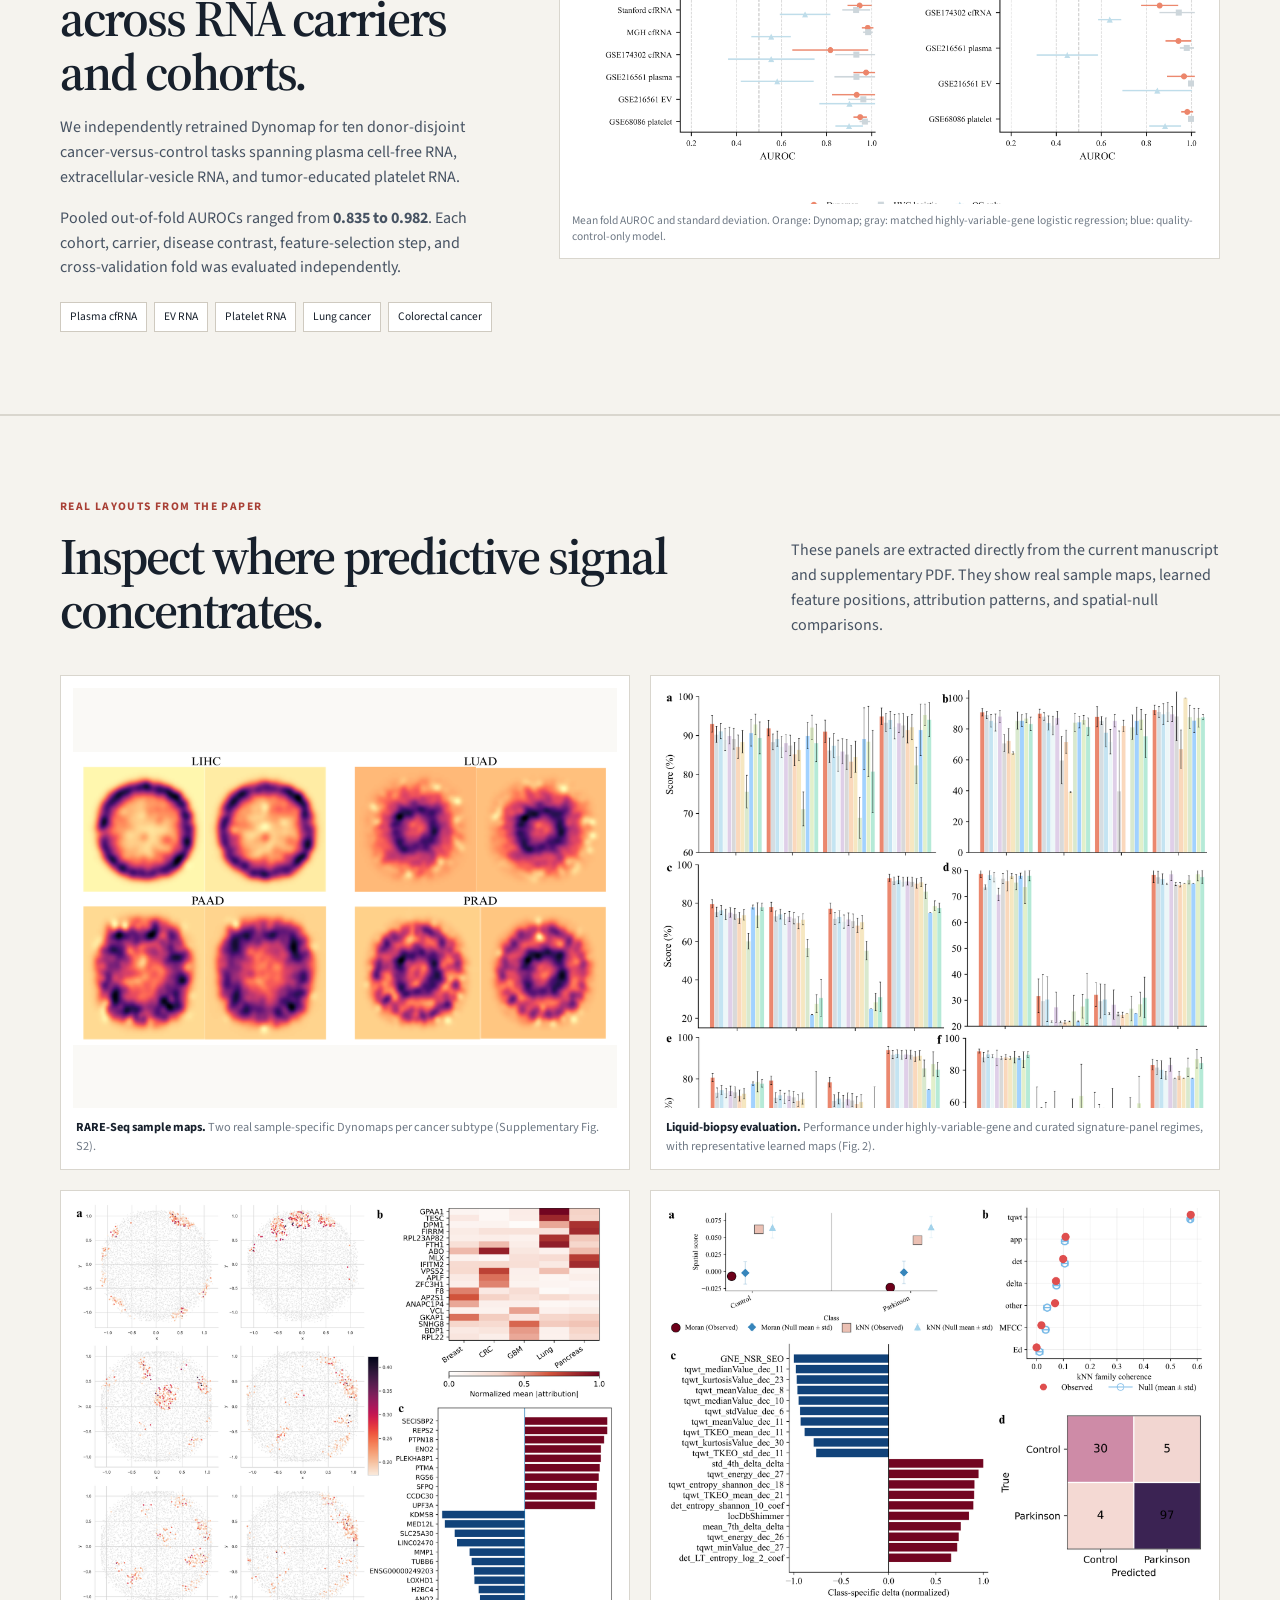
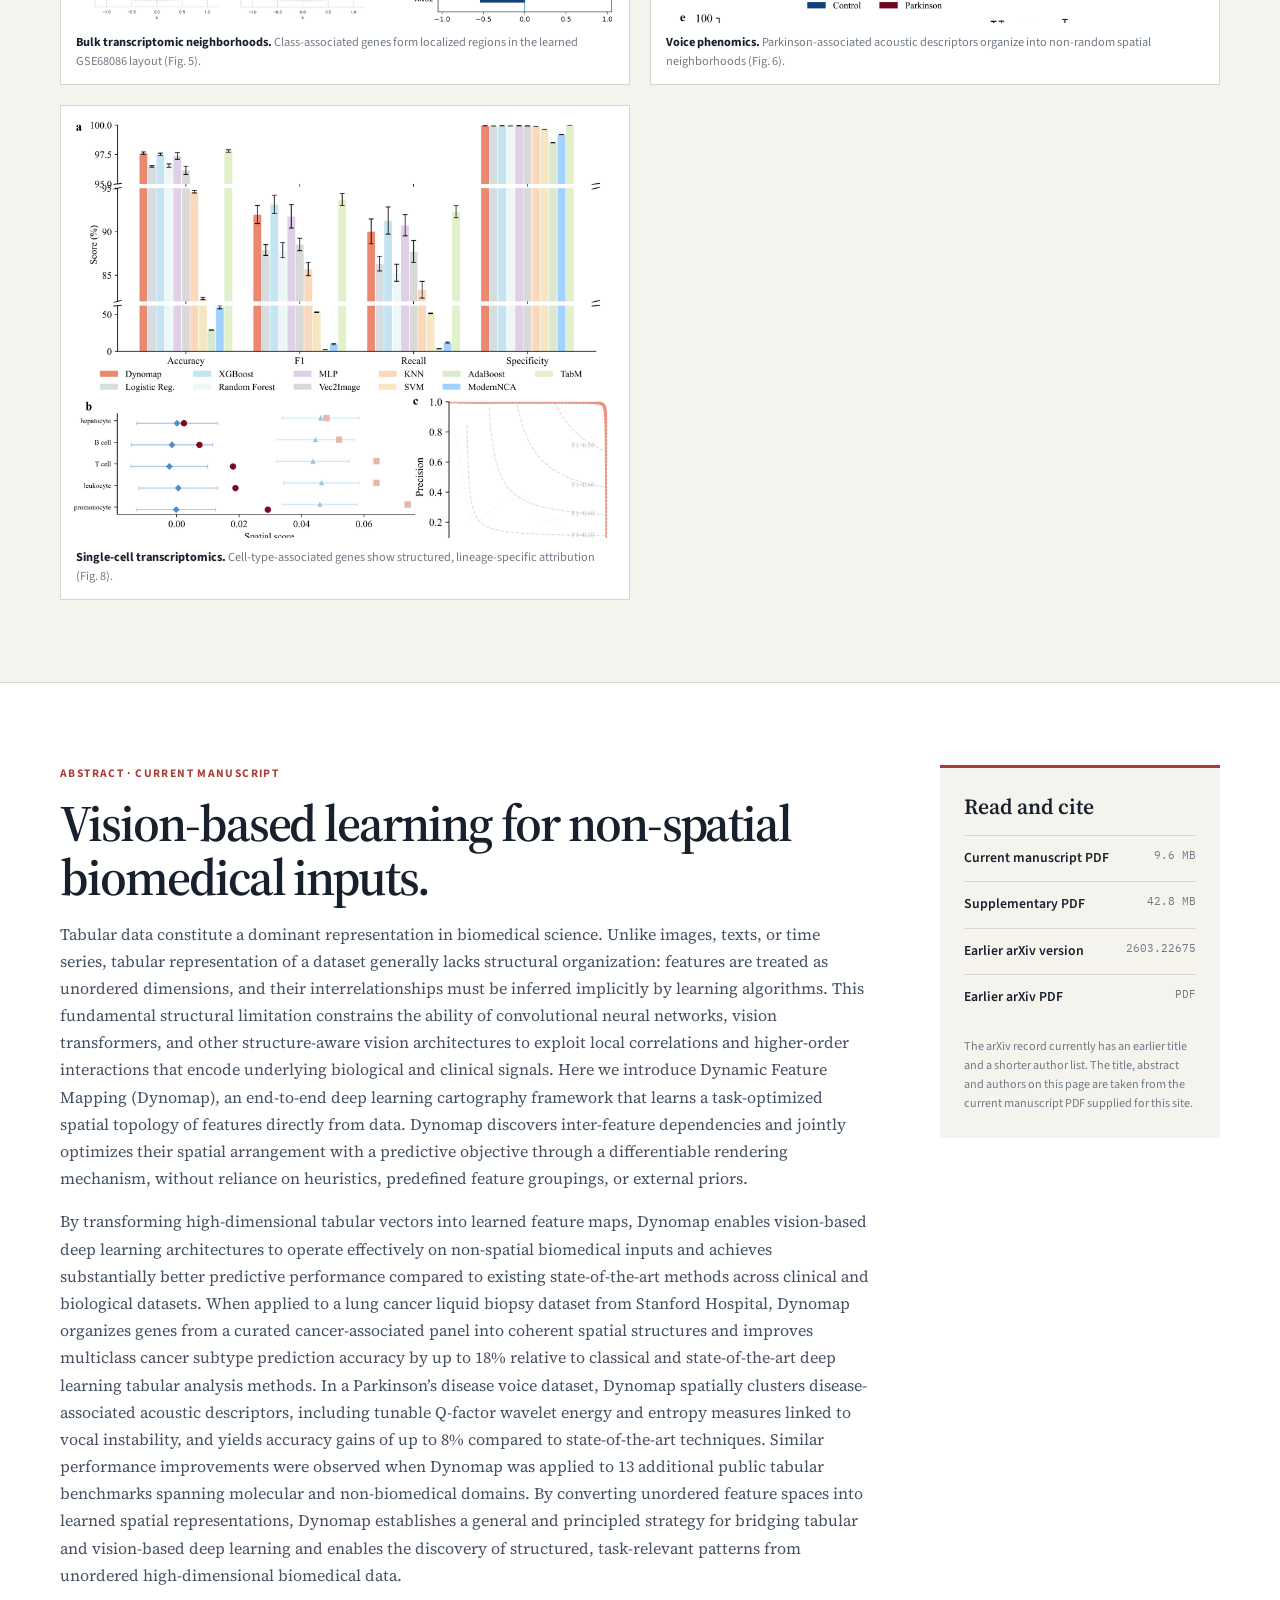
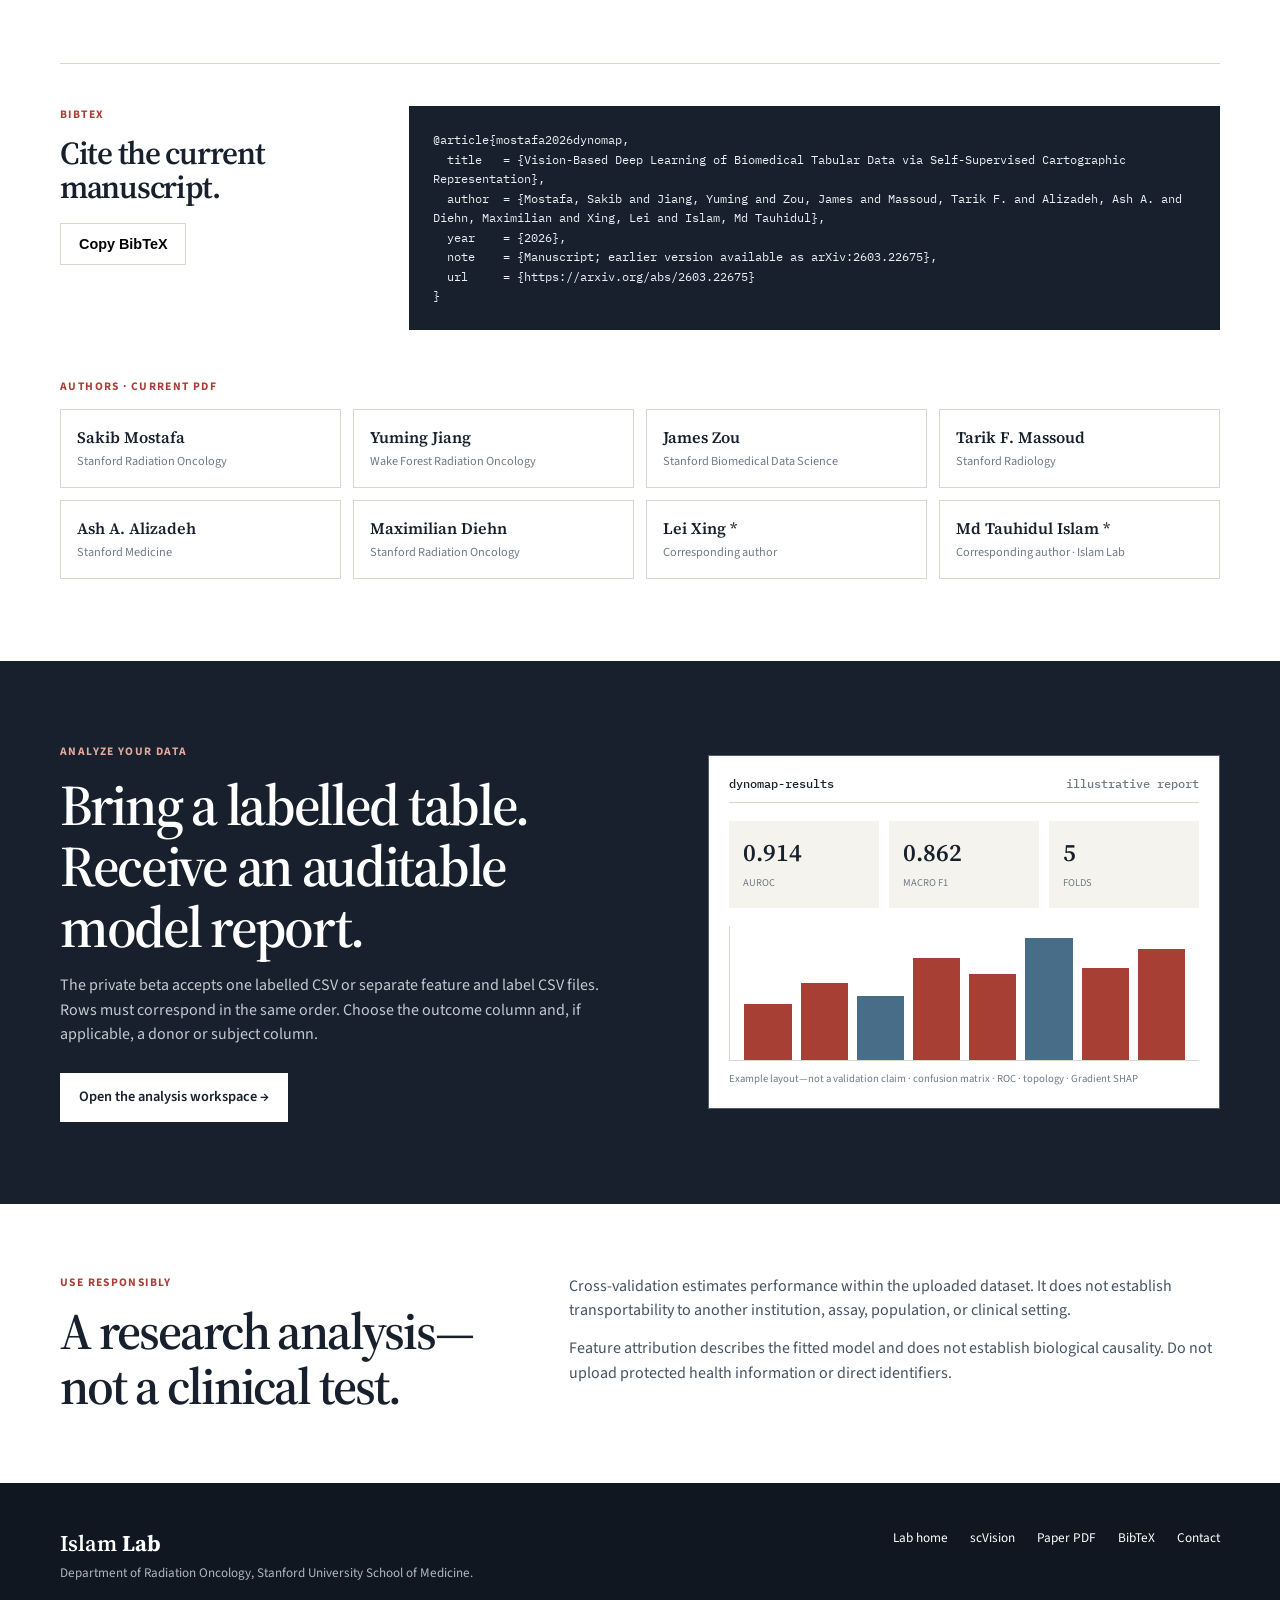
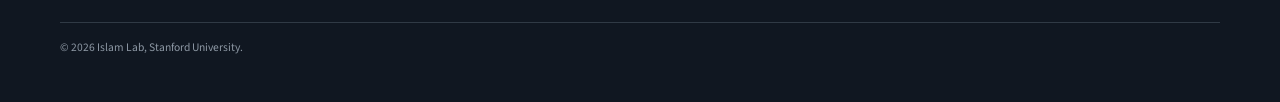
==== commit 3202ab71: "Expand Dynomap project page with paper and video" ====
--- a/dynomap/index.html
+++ b/dynomap/index.html
@@ -3,11 +3,11 @@
 <head>
 <meta charset="utf-8">
 <meta name="viewport" content="width=device-width, initial-scale=1">
-<title>Dynomap · Learned spatial representations for biomedical tables</title>
-<meta name="description" content="Dynomap learns a task-specific spatial organization for biomedical tabular data, enabling vision-based prediction and feature-level interpretation.">
+<title>Dynomap · Vision-based deep learning for biomedical tabular data</title>
+<meta name="description" content="Dynomap learns a task-optimized spatial topology for biomedical tabular data. Explore the paper, real learned layouts, saved analyses, and the web analysis workspace.">
 <meta property="og:type" content="website">
 <meta property="og:title" content="Dynomap · Islam Lab">
-<meta property="og:description" content="Transform biomedical tables into task-optimized feature maps, retrain on your data, and inspect predictive performance and feature attribution.">
+<meta property="og:description" content="Transform biomedical tables into task-optimized feature maps. Explore the paper, learned layouts, saved analyses, and the web workspace.">
 <meta property="og:url" content="https://islamlab.org/dynomap/">
 <meta property="og:image" content="https://islamlab.org/dynomap/assets/og.png">
 <meta property="og:image:width" content="1729">
@@ -26,9 +26,12 @@
   <div class="wrap nav-inner">
     <a class="brand" href="/"><span class="glyph"></span>Islam<b>Lab</b></a>
     <div class="nav-links">
+      <a href="#watch">Watch</a>
       <a href="#method">Method</a>
       <a href="#evidence">Evidence</a>
-      <a href="#interpret">Interpretability</a>
+      <a href="#datasets">Datasets</a>
+      <a href="#gallery">Layouts</a>
+      <a href="#paper">Paper</a>
       <a href="#analyze">Analyze your data</a>
       <a class="back" href="/">Lab home&nbsp;&#8599;</a>
     </div>
@@ -41,14 +44,16 @@
     <div class="cover-callout">
       <div>
         <div class="eyebrow">Dynamic feature mapping · Biomedical tabular learning</div>
-        <p>Explore the existing results, then use the same framework on your own labelled biomedical table.</p>
+        <p class="paper-title">Vision-Based Deep Learning of Biomedical Tabular Data via Self-Supervised Cartographic Representation</p>
+        <p class="author-line">Sakib Mostafa, Yuming Jiang, James Zou, Tarik F. Massoud, Ash A. Alizadeh, Maximilian Diehn, Lei Xing, and Md Tauhidul Islam</p>
       </div>
       <div class="hero-actions">
         <a class="button primary" href="https://app.islamlab.org/dynomap/#examples">Run an example</a>
         <a class="button ghost" href="https://app.islamlab.org/dynomap/#upload">Analyze your data</a>
-        <a class="button ghost" href="#method">See how it works</a>
+        <a class="button ghost" href="https://arxiv.org/abs/2603.22675">Earlier arXiv version</a>
+        <a class="button ghost" href="assets/Dynomap_Main.pdf">Current PDF</a>
       </div>
-      <p class="beta-note">Research beta · 59 saved analyses · labelled CSV data · no protected health information</p>
+      <p class="beta-note">Current manuscript metadata shown above · arXiv:2603.22675 is an earlier title and author version</p>
     </div>
   </div>
 </header>
@@ -59,6 +64,28 @@
     <div><strong>0.835–0.982</strong><span>pooled out-of-fold AUROC across ten donor-disjoint liquid-biopsy tasks</span></div>
     <div><strong>93%</strong><span>cancer-versus-control accuracy in the RARE-Seq cfRNA cohort</span></div>
     <div><strong>92%</strong><span>five-class cancer-subtype accuracy using the curated 622-gene panel</span></div>
+  </div>
+</section>
+
+<section id="watch" class="watch-section">
+  <div class="wrap">
+    <div class="section-head compact-head">
+      <div><div class="eyebrow">Watch · 57 seconds</div><h2>See a table become a learned map.</h2></div>
+      <p>A silent visual overview using the current manuscript cover, Figure 1, real RARE-Seq Dynomaps, and actual learned-layout figures. Nothing in the video is a randomly generated scientific result.</p>
+    </div>
+    <figure class="paper-figure video-figure">
+      <div class="media-frame"><video controls preload="none" playsinline poster="assets/dynomap-demo-poster.jpg" width="1280" height="720"><source src="assets/dynomap_demo.mp4" type="video/mp4">Your browser cannot play this video. <a href="assets/dynomap_demo.mp4">Download it instead.</a></video></div>
+      <figcaption><b>Video 1 | Dynomap in 57 seconds.</b> Unordered biomedical measurements receive learnable coordinates, are rendered into sample-specific maps, and are read by a vision model. The examples shown are extracted from the current manuscript and supplementary information. No sound.</figcaption>
+    </figure>
+  </div>
+</section>
+
+<section id="figure-one" class="alt figure-one-section">
+  <div class="wrap">
+    <figure class="paper-figure">
+      <div class="media-frame light"><img src="assets/figure-1-framework.png" alt="Figure 1 of the current Dynomap manuscript, showing learnable feature coordinates, Gaussian rendering, sample-specific maps, and downstream prediction."></div>
+      <figcaption><b>Figure 1 | Overview of the Dynomap framework.</b> Features receive learnable coordinates in a continuous two-dimensional space. Coordinates and rendering parameters are updated jointly with the predictive model, producing sample-specific Dynomaps for classification or regression.</figcaption>
+    </figure>
   </div>
 </section>
 
@@ -78,6 +105,17 @@
       <div><b>Differentiable map</b><small>continuous 2D rendering</small></div><i>→</i>
       <div><b>Prediction + attribution</b><small>class and feature evidence</small></div>
     </div>
+  </div>
+</section>
+
+<section id="datasets" class="dataset-section">
+  <div class="wrap">
+    <div class="carousel-heading">
+      <div><div class="eyebrow">Existing analyses · swipe or use the arrows</div><h2>From liquid biopsy to single-cell and clinical benchmarks.</h2><p class="lead">Each card opens its existing Dynomap result in the analysis workspace. These are stored aggregate evaluations, not fresh retraining.</p></div>
+      <div class="carousel-actions"><button class="carousel-arrow" id="datasetPrev" type="button" aria-label="Previous datasets">←</button><button class="carousel-arrow" id="datasetNext" type="button" aria-label="Next datasets">→</button></div>
+    </div>
+    <div class="dataset-track" id="datasetTrack" tabindex="0" aria-label="Dynomap dataset analyses"><p class="dataset-loading">Loading 59 saved analyses…</p></div>
+    <p class="dataset-position" id="datasetPosition" aria-live="polite"></p>
   </div>
 </section>
 
@@ -97,25 +135,52 @@
   </div>
 </section>
 
-<section id="interpret">
+<section id="gallery" class="alt">
   <div class="wrap">
     <div class="section-head">
-      <div><div class="eyebrow">Interpretability</div><h2>Inspect where the model places—and uses—each feature.</h2></div>
-      <p>Dynomap retains an explicit feature topology. Attribution can therefore be examined at the feature level and in the spatial neighborhoods formed during training.</p>
-    </div>
-    <div class="interpret-grid">
-      <article class="map-card">
-        <div class="mini-map" id="miniMap" aria-label="Illustrative learned feature layout"></div>
-        <h3>Learned feature map</h3><p>Explore every selected feature by coordinate, attribution magnitude, and class-specific direction.</p>
-      </article>
-      <article class="attr-card">
-        <div class="mini-bars" id="miniBars"></div>
-        <h3>Per-sample attribution</h3><p>The paper uses Integrated Gradients; the web analysis also provides a Gradient SHAP approximation for representative validation samples.</p>
-      </article>
-      <article class="metric-card">
-        <div class="mini-metrics"><span><b>.91</b>AUROC</span><span><b>.86</b>Macro F1</span><span><b>.84</b>Balanced accuracy</span></div>
-        <h3>Leakage-aware validation</h3><p>Feature selection and standardization are fitted within each training fold, with group-disjoint splitting when donor IDs are supplied.</p>
-      </article>
+      <div><div class="eyebrow">Real layouts from the paper</div><h2>Inspect where predictive signal concentrates.</h2></div>
+      <p>These panels are extracted directly from the current manuscript and supplementary PDF. They show real sample maps, learned feature positions, attribution patterns, and spatial-null comparisons.</p>
+    </div>
+    <div class="figure-gallery">
+      <figure><a href="assets/figure-s2-rareseq-maps.png"><img src="assets/figure-s2-rareseq-maps.png" alt="Representative RARE-Seq Dynomaps for LIHC, LUAD, PAAD, and PRAD samples."></a><figcaption><b>RARE-Seq sample maps.</b> Two real sample-specific Dynomaps per cancer subtype (Supplementary Fig. S2).</figcaption></figure>
+      <figure><a href="assets/figure-2-liquid-biopsy.png"><img src="assets/figure-2-liquid-biopsy.png" alt="Dynomap performance and representative learned maps for liquid-biopsy cancer detection, subtype prediction, and stage prediction."></a><figcaption><b>Liquid-biopsy evaluation.</b> Performance under highly-variable-gene and curated signature-panel regimes, with representative learned maps (Fig. 2).</figcaption></figure>
+      <figure><a href="assets/figure-5-bulk-layouts.png"><img src="assets/figure-5-bulk-layouts.png" alt="Learned GSE68086 gene layouts with class-specific attribution and spatial statistics."></a><figcaption><b>Bulk transcriptomic neighborhoods.</b> Class-associated genes form localized regions in the learned GSE68086 layout (Fig. 5).</figcaption></figure>
+      <figure><a href="assets/figure-6-parkinson-layout.png"><img src="assets/figure-6-parkinson-layout.png" alt="Parkinson voice phenomics layout, attribution patterns, and spatial statistics."></a><figcaption><b>Voice phenomics.</b> Parkinson-associated acoustic descriptors organize into non-random spatial neighborhoods (Fig. 6).</figcaption></figure>
+      <figure><a href="assets/figure-8-single-cell.png"><img src="assets/figure-8-single-cell.png" alt="Tabula Muris classification, spatial organization, precision-recall, and cell-type gene attribution."></a><figcaption><b>Single-cell transcriptomics.</b> Cell-type-associated genes show structured, lineage-specific attribution (Fig. 8).</figcaption></figure>
+    </div>
+  </div>
+</section>
+
+<section id="paper" class="paper-section">
+  <div class="wrap">
+    <div class="paper-grid">
+      <div>
+        <div class="eyebrow">Abstract · current manuscript</div>
+        <h2>Vision-based learning for non-spatial biomedical inputs.</h2>
+        <div class="abstract-copy"><p>Tabular data constitute a dominant representation in biomedical science. Unlike images, texts, or time series, tabular representation of a dataset generally lacks structural organization: features are treated as unordered dimensions, and their interrelationships must be inferred implicitly by learning algorithms. This fundamental structural limitation constrains the ability of convolutional neural networks, vision transformers, and other structure-aware vision architectures to exploit local correlations and higher-order interactions that encode underlying biological and clinical signals. Here we introduce Dynamic Feature Mapping (Dynomap), an end-to-end deep learning cartography framework that learns a task-optimized spatial topology of features directly from data. Dynomap discovers inter-feature dependencies and jointly optimizes their spatial arrangement with a predictive objective through a differentiable rendering mechanism, without reliance on heuristics, predefined feature groupings, or external priors.</p><p>By transforming high-dimensional tabular vectors into learned feature maps, Dynomap enables vision-based deep learning architectures to operate effectively on non-spatial biomedical inputs and achieves substantially better predictive performance compared to existing state-of-the-art methods across clinical and biological datasets. When applied to a lung cancer liquid biopsy dataset from Stanford Hospital, Dynomap organizes genes from a curated cancer-associated panel into coherent spatial structures and improves multiclass cancer subtype prediction accuracy by up to 18% relative to classical and state-of-the-art deep learning tabular analysis methods. In a Parkinson’s disease voice dataset, Dynomap spatially clusters disease-associated acoustic descriptors, including tunable Q-factor wavelet energy and entropy measures linked to vocal instability, and yields accuracy gains of up to 8% compared to state-of-the-art techniques. Similar performance improvements were observed when Dynomap was applied to 13 additional public tabular benchmarks spanning molecular and non-biomedical domains. By converting unordered feature spaces into learned spatial representations, Dynomap establishes a general and principled strategy for bridging tabular and vision-based deep learning and enables the discovery of structured, task-relevant patterns from unordered high-dimensional biomedical data.</p></div>
+      </div>
+      <aside class="paper-links">
+        <h3>Read and cite</h3>
+        <a href="assets/Dynomap_Main.pdf">Current manuscript PDF <span>9.6 MB</span></a>
+        <a href="assets/DYNOMAP_Supplementary.pdf">Supplementary PDF <span>42.8 MB</span></a>
+        <a href="https://arxiv.org/abs/2603.22675">Earlier arXiv version <span>2603.22675</span></a>
+        <a href="https://arxiv.org/pdf/2603.22675">Earlier arXiv PDF <span>PDF</span></a>
+        <p>The arXiv record currently has an earlier title and a shorter author list. The title, abstract and authors on this page are taken from the current manuscript PDF supplied for this site.</p>
+      </aside>
+    </div>
+    <div class="citation-grid" id="cite">
+      <div><div class="eyebrow">BibTeX</div><h2>Cite the current manuscript.</h2><button class="button ghost" id="copyBibtex" type="button">Copy BibTeX</button></div>
+      <pre id="bibtexBlock">@article{mostafa2026dynomap,
+  title   = {Vision-Based Deep Learning of Biomedical Tabular Data via Self-Supervised Cartographic Representation},
+  author  = {Mostafa, Sakib and Jiang, Yuming and Zou, James and Massoud, Tarik F. and Alizadeh, Ash A. and Diehn, Maximilian and Xing, Lei and Islam, Md Tauhidul},
+  year    = {2026},
+  note    = {Manuscript; earlier version available as arXiv:2603.22675},
+  url     = {https://arxiv.org/abs/2603.22675}
+}</pre>
+    </div>
+    <div class="authors-section">
+      <div class="eyebrow">Authors · current PDF</div>
+      <div class="author-grid"><span><b>Sakib Mostafa</b>Stanford Radiation Oncology</span><span><b>Yuming Jiang</b>Wake Forest Radiation Oncology</span><span><b>James Zou</b>Stanford Biomedical Data Science</span><span><b>Tarik F. Massoud</b>Stanford Radiology</span><span><b>Ash A. Alizadeh</b>Stanford Medicine</span><span><b>Maximilian Diehn</b>Stanford Radiation Oncology</span><span><b>Lei Xing *</b>Corresponding author</span><span><b>Md Tauhidul Islam *</b>Corresponding author · Islam Lab</span></div>
     </div>
   </div>
 </section>
@@ -125,7 +190,7 @@
     <div>
       <div class="eyebrow light">Analyze your data</div>
       <h2>Bring a labelled table. Receive an auditable model report.</h2>
-      <p>The private beta accepts CSV files in which rows are samples and columns are numeric features. Choose the outcome column and, if applicable, a donor or subject column.</p>
+      <p>The private beta accepts one labelled CSV or separate feature and label CSV files. Rows must correspond in the same order. Choose the outcome column and, if applicable, a donor or subject column.</p>
       <a class="button light-button" href="https://app.islamlab.org/dynomap/">Open the analysis workspace&nbsp;→</a>
     </div>
     <div class="report-preview">
@@ -148,7 +213,7 @@
 <footer>
   <div class="wrap footer-grid">
     <div><div class="footer-brand">Islam <b>Lab</b></div><p>Department of Radiation Oncology, Stanford University School of Medicine.</p></div>
-    <div class="footer-links"><a href="/">Lab home</a><a href="/scvision/">scVision</a><a href="mailto:tauhid@stanford.edu">Contact</a></div>
+    <div class="footer-links"><a href="/">Lab home</a><a href="/scvision/">scVision</a><a href="assets/Dynomap_Main.pdf">Paper PDF</a><a href="#cite">BibTeX</a><a href="mailto:tauhid@stanford.edu">Contact</a></div>
     <div class="fine">© 2026 Islam Lab, Stanford University.</div>
   </div>
 </footer>
--- a/dynomap/style.css
+++ b/dynomap/style.css
@@ -5,3 +5,6 @@
 .cover-hero{padding:30px 0 42px}.cover-art{display:block;width:100%;height:auto;border:1px solid #ded9ce;background:#f8f5ef}.cover-callout{display:grid;grid-template-columns:minmax(0,1fr) auto;gap:14px 34px;align-items:center;margin-top:25px}.cover-callout .eyebrow{margin-bottom:5px}.cover-callout>div>p{font:1.08rem/1.5 var(--serif);color:var(--soft);margin:0;max-width:670px}.cover-callout .beta-note{grid-column:1/-1;margin:0}.cover-callout .hero-actions{flex-wrap:wrap;justify-content:flex-end}
 @media(max-width:800px){.cover-callout{grid-template-columns:1fr}.cover-callout .beta-note{grid-column:1}.cover-callout .hero-actions{justify-content:flex-start}}
 @media(max-width:620px){.cover-hero{padding-top:16px}.cover-callout .hero-actions{display:grid}.cover-callout .button{text-align:center}}
+.cover-callout .paper-title{font:600 1.35rem/1.35 var(--serif);color:var(--ink);max-width:820px}.cover-callout .author-line{font:400 .88rem/1.5 var(--sans);color:var(--muted);max-width:850px;margin-top:8px}.compact-head{margin-bottom:30px}.paper-figure{margin:0}.media-frame{background:#111318;border:1px solid var(--line);padding:0;line-height:0;overflow:hidden}.media-frame.light{background:#fff;padding:12px}.media-frame video,.media-frame img{display:block;width:100%;height:auto}.paper-figure figcaption{font-size:.78rem;line-height:1.55;color:var(--muted);margin-top:11px}.paper-figure figcaption b{color:var(--ink)}.figure-one-section{padding-top:42px}.carousel-heading{display:grid;grid-template-columns:minmax(0,1fr) auto;gap:40px;align-items:end}.carousel-heading .lead{margin-bottom:0}.carousel-actions{display:flex;gap:8px}.carousel-arrow{width:48px;height:48px;border:1px solid var(--line);background:#fff;color:var(--ink);font:600 1.25rem var(--sans);cursor:pointer}.carousel-arrow:hover{border-color:var(--accent);color:var(--accent)}.carousel-arrow:disabled{opacity:.35;cursor:default}.dataset-track{display:flex;gap:14px;overflow-x:auto;scroll-snap-type:x mandatory;scroll-behavior:smooth;overscroll-behavior-inline:contain;padding:28px 1px 14px;scrollbar-width:none}.dataset-track::-webkit-scrollbar{display:none}.dataset-card{flex:0 0 calc((100% - 28px)/3);min-height:280px;border:1px solid var(--line);background:#fff;padding:20px;display:flex;flex-direction:column;scroll-snap-align:start}.dataset-card-top{display:flex;justify-content:space-between;gap:10px;align-items:center;font-size:.67rem;text-transform:uppercase;letter-spacing:.055em;color:var(--muted)}.dataset-card-top span{background:var(--warm);padding:4px 7px}.dataset-card-top b{font:500 .68rem var(--mono);color:var(--accent);text-align:right}.dataset-card h3{font:600 1.28rem/1.2 var(--serif);margin:20px 0 6px}.dataset-card .task{font-weight:600;font-size:.84rem;color:var(--soft);margin:0}.dataset-card .domain{font-size:.79rem;color:var(--muted);margin:5px 0}.dataset-card .facts{font:400 .69rem var(--mono);color:var(--muted);margin:16px 0 22px}.dataset-card .button{margin-top:auto;text-align:center}.dataset-loading{color:var(--muted)}.dataset-position{font:500 .72rem var(--mono);color:var(--muted);margin:4px 0 0}.figure-gallery{display:grid;grid-template-columns:1fr 1fr;gap:20px;margin-top:38px}.figure-gallery figure{margin:0;border:1px solid var(--line);background:#fff;padding:12px}.figure-gallery a{display:grid;place-items:center;height:420px;background:#faf9f6;overflow:hidden}.figure-gallery img{display:block;max-width:100%;max-height:100%;object-fit:contain}.figure-gallery figcaption{font-size:.77rem;line-height:1.5;color:var(--muted);padding:10px 3px 2px}.figure-gallery figcaption b{color:var(--ink)}.paper-grid{display:grid;grid-template-columns:minmax(0,1.5fr) minmax(280px,.5fr);gap:70px;align-items:start}.abstract-copy{color:var(--soft);font:1rem/1.7 var(--serif)}.paper-links{border-top:3px solid var(--accent);background:var(--warm);padding:24px}.paper-links h3{font:600 1.35rem var(--serif);margin:0 0 14px}.paper-links>a{display:flex;justify-content:space-between;gap:14px;padding:12px 0;border-top:1px solid var(--line);font-weight:600;font-size:.86rem}.paper-links>a span{font:400 .7rem var(--mono);color:var(--muted)}.paper-links>p{font-size:.76rem;color:var(--muted);line-height:1.55;margin:18px 0 0}.citation-grid{display:grid;grid-template-columns:.55fr 1.45fr;gap:42px;margin-top:58px;border-top:1px solid var(--line);padding-top:42px}.citation-grid h2{font-size:2rem}.citation-grid pre{margin:0;background:var(--ink);color:#eaf0f5;padding:24px;overflow:auto;font:400 .74rem/1.65 var(--mono);white-space:pre-wrap}.citation-grid .button{margin-top:18px}.authors-section{margin-top:48px}.author-grid{display:grid;grid-template-columns:repeat(4,1fr);gap:12px}.author-grid span{border:1px solid var(--line);padding:16px;font-size:.77rem;color:var(--muted)}.author-grid b{display:block;font:600 1rem var(--serif);color:var(--ink);margin-bottom:4px}
+@media(max-width:900px){.dataset-card{flex-basis:calc((100% - 14px)/2)}.figure-gallery,.paper-grid,.citation-grid{grid-template-columns:1fr}.author-grid{grid-template-columns:repeat(2,1fr)}.figure-gallery a{height:360px}}
+@media(max-width:620px){.carousel-heading{grid-template-columns:1fr}.carousel-actions{justify-content:flex-end}.dataset-card{flex-basis:88%}.figure-gallery{grid-template-columns:1fr}.figure-gallery a{height:300px}.author-grid{grid-template-columns:1fr}.media-frame.light{padding:5px}.citation-grid pre{font-size:.65rem;padding:16px}}
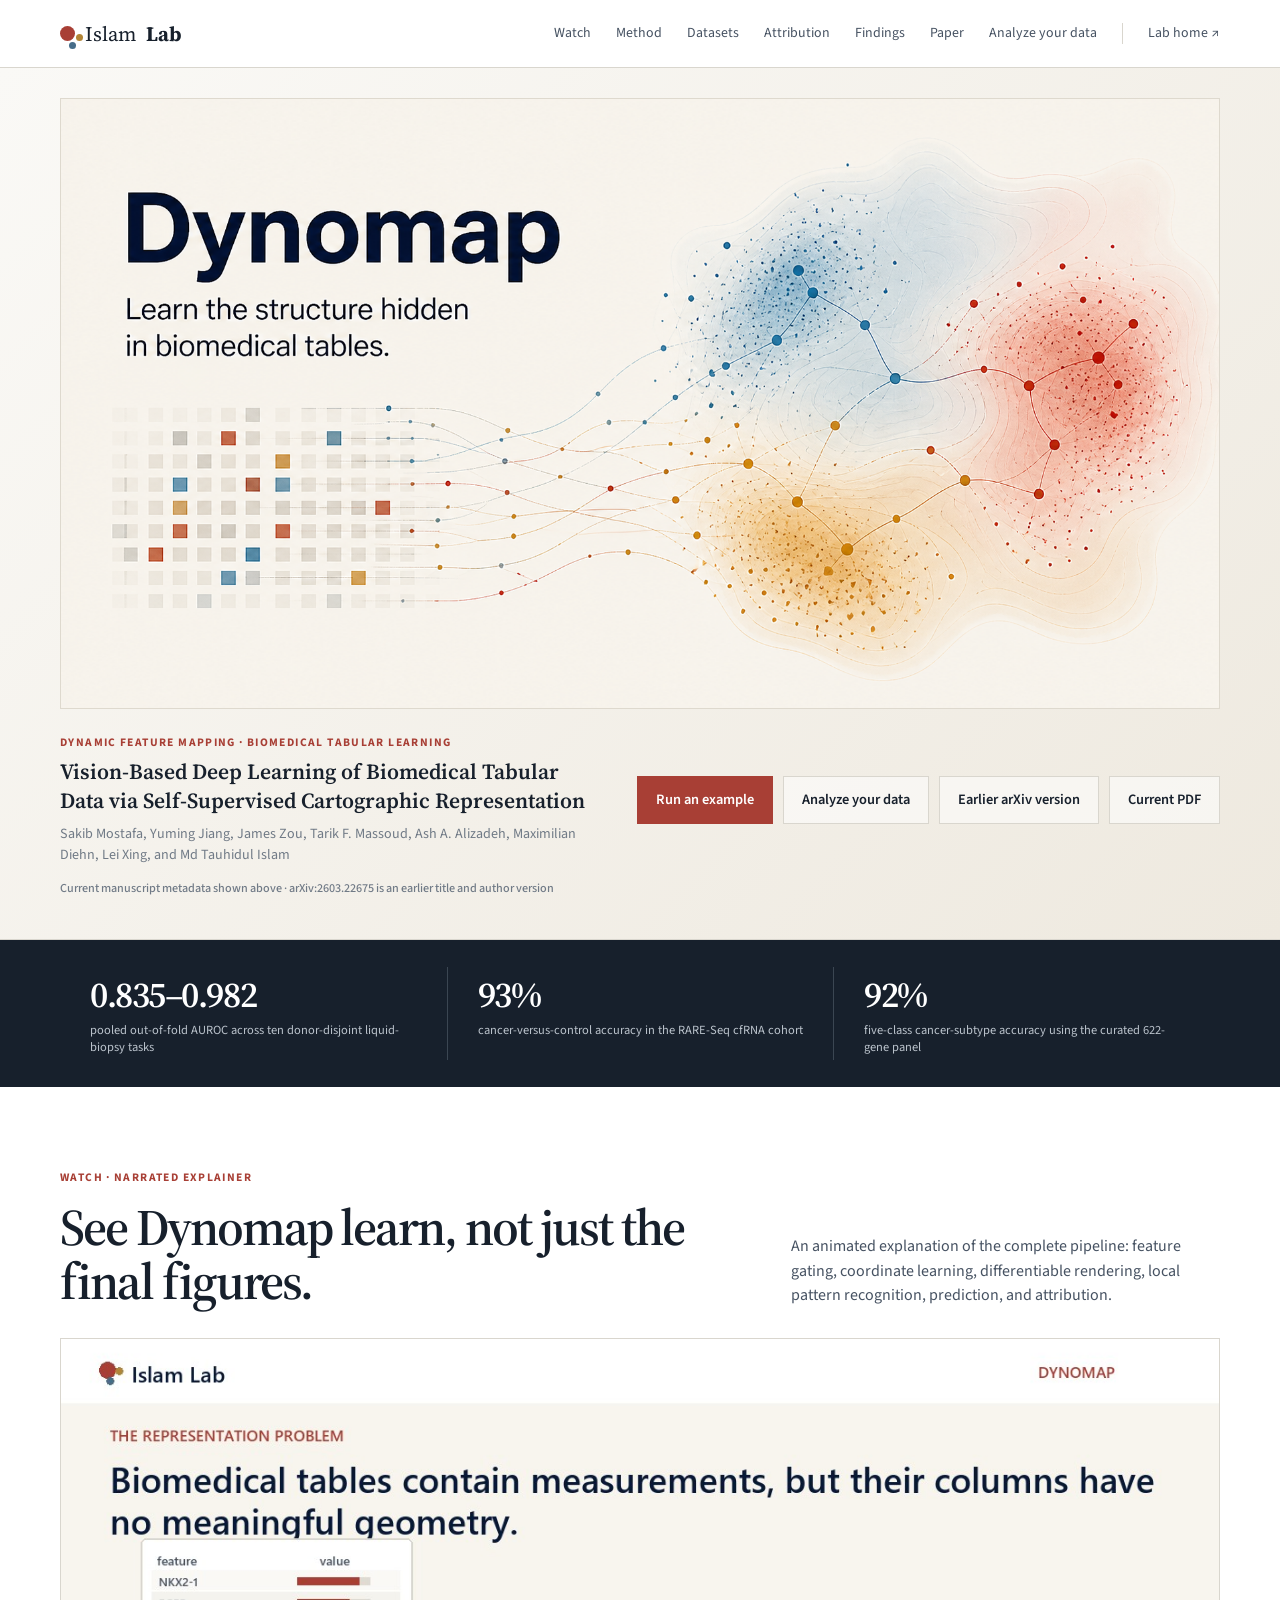
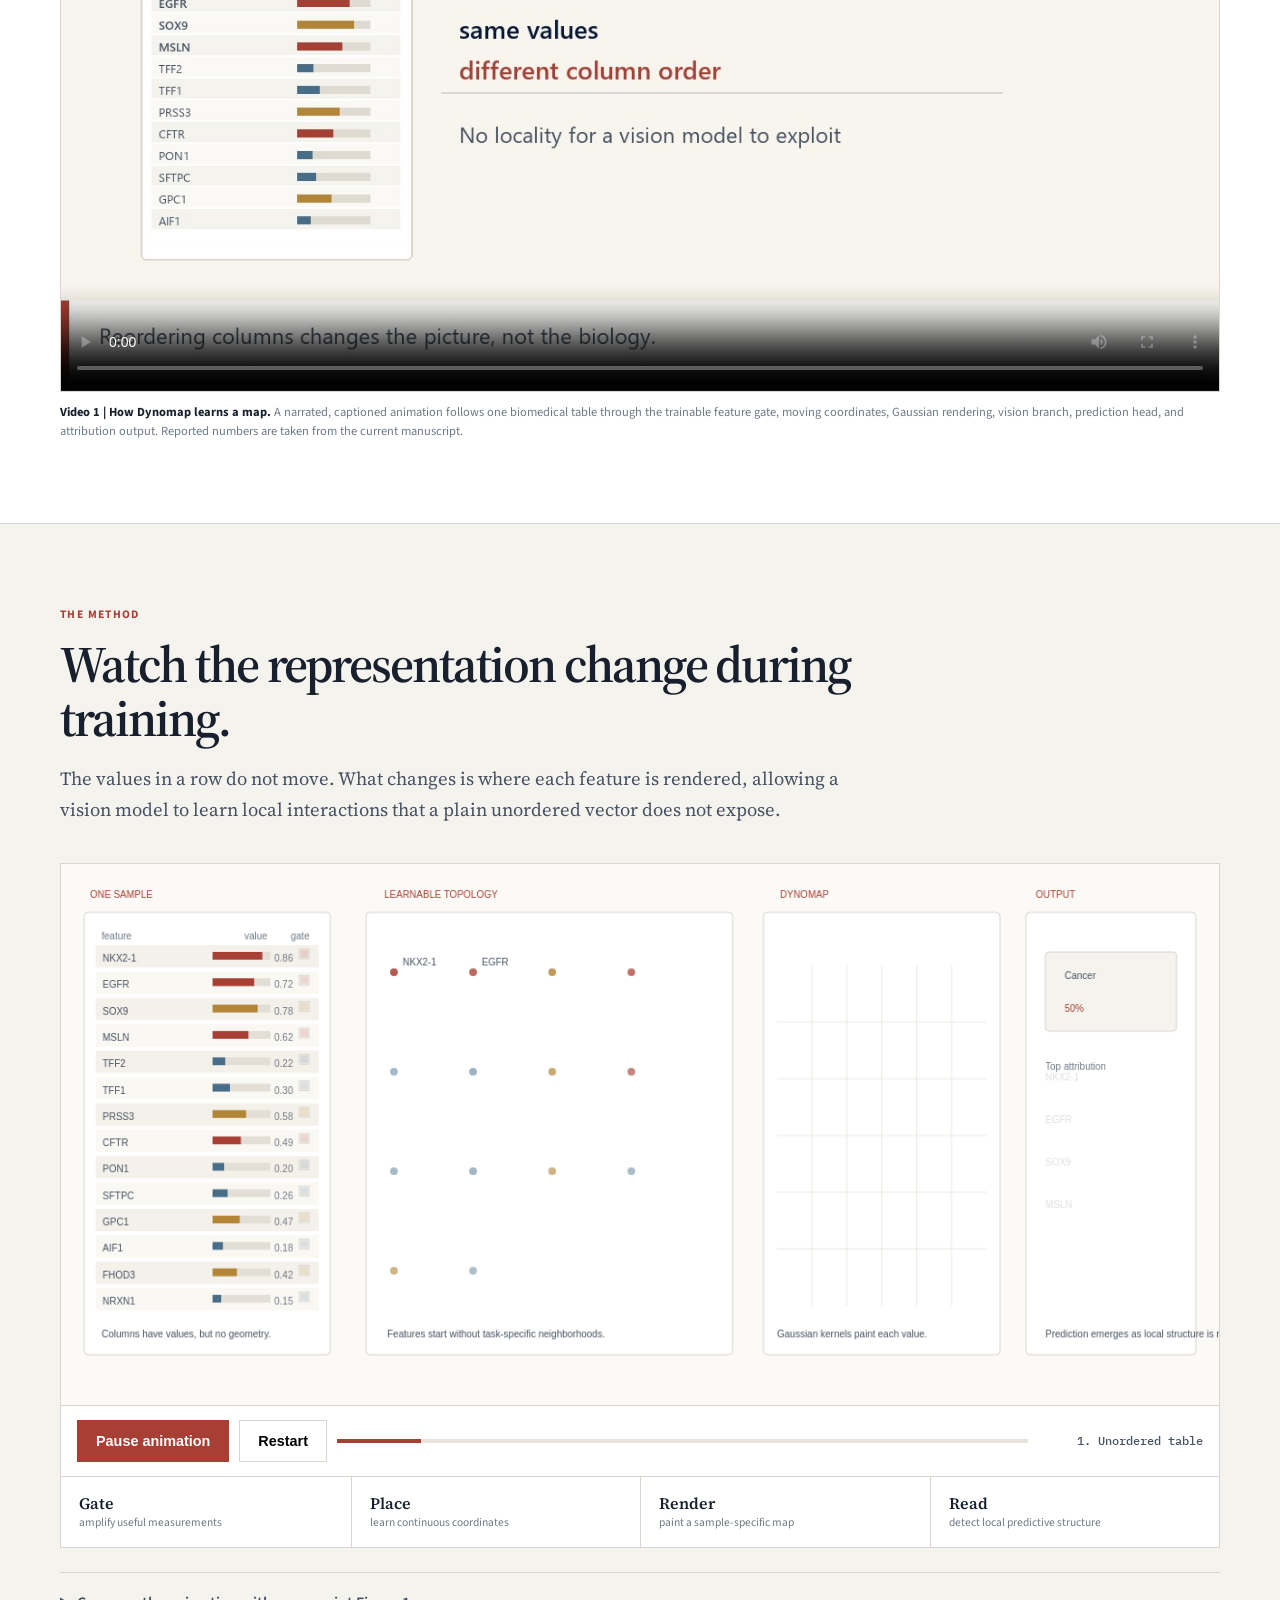
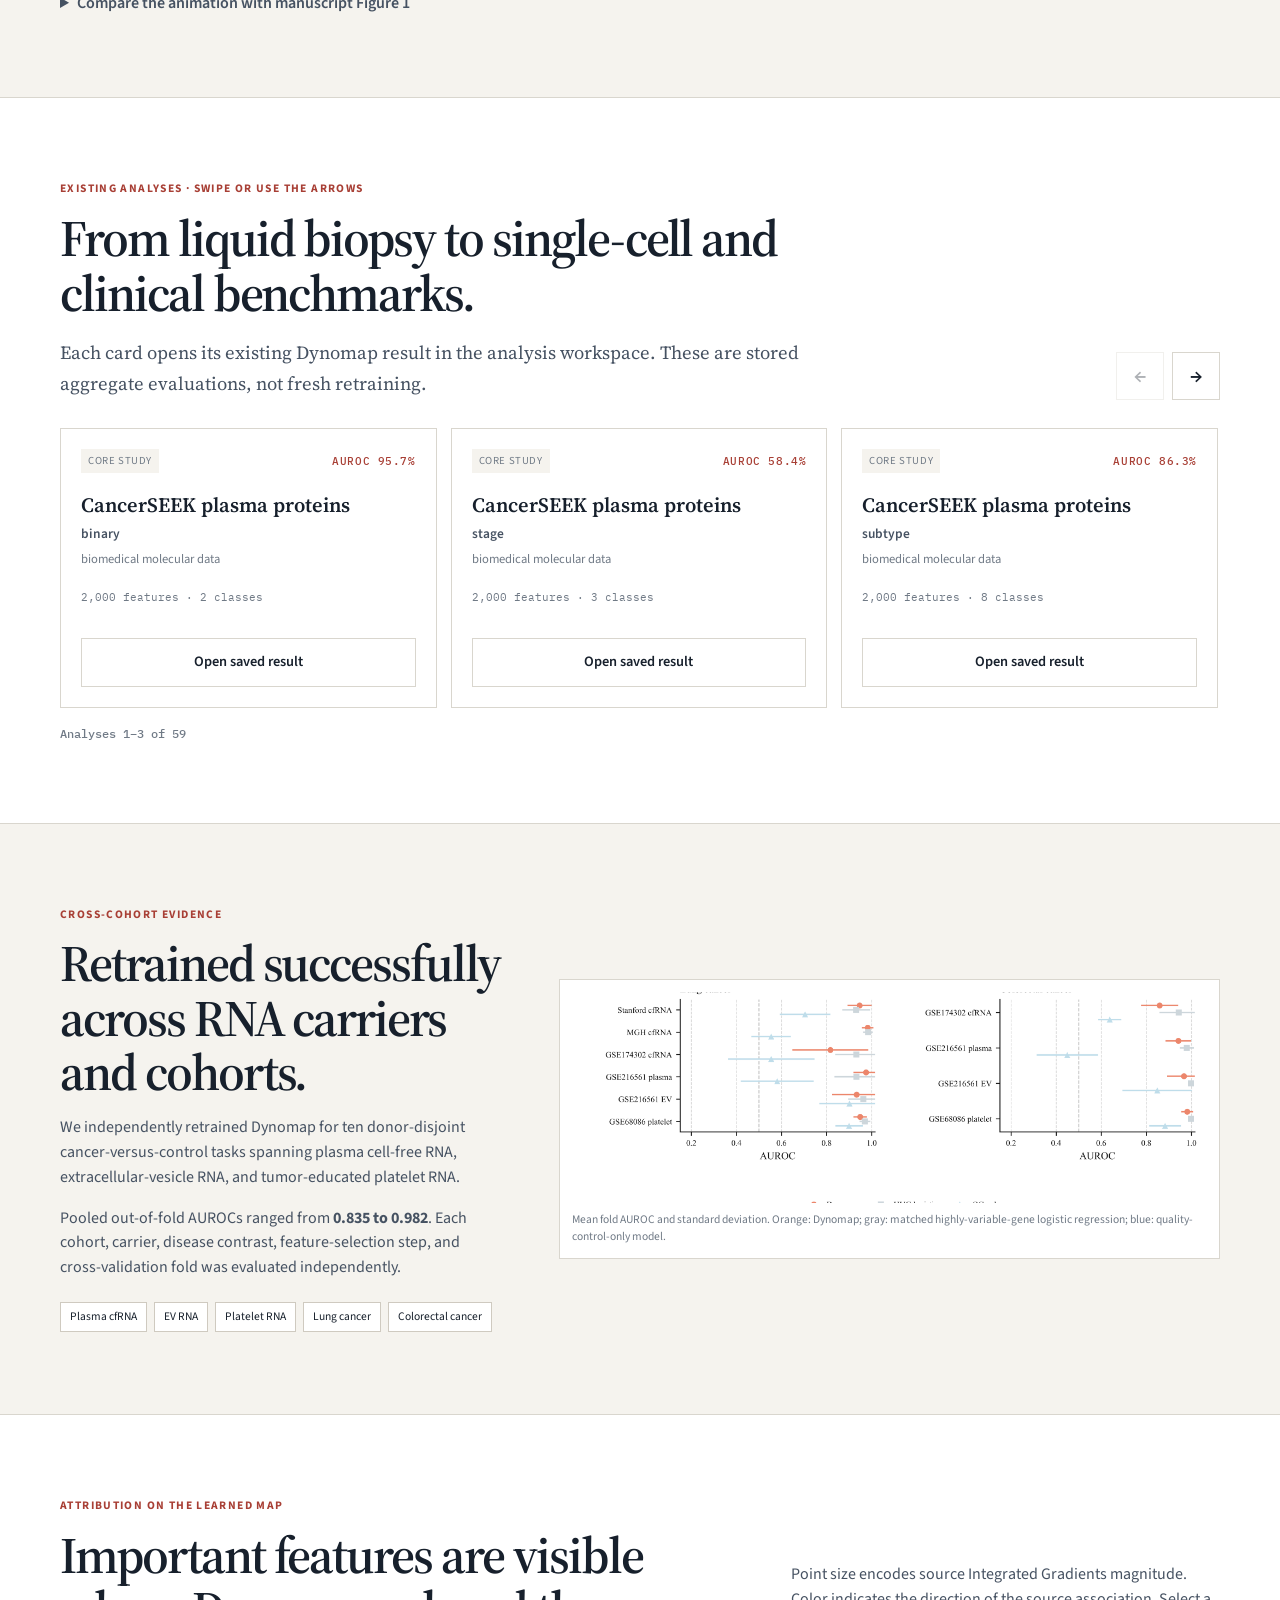
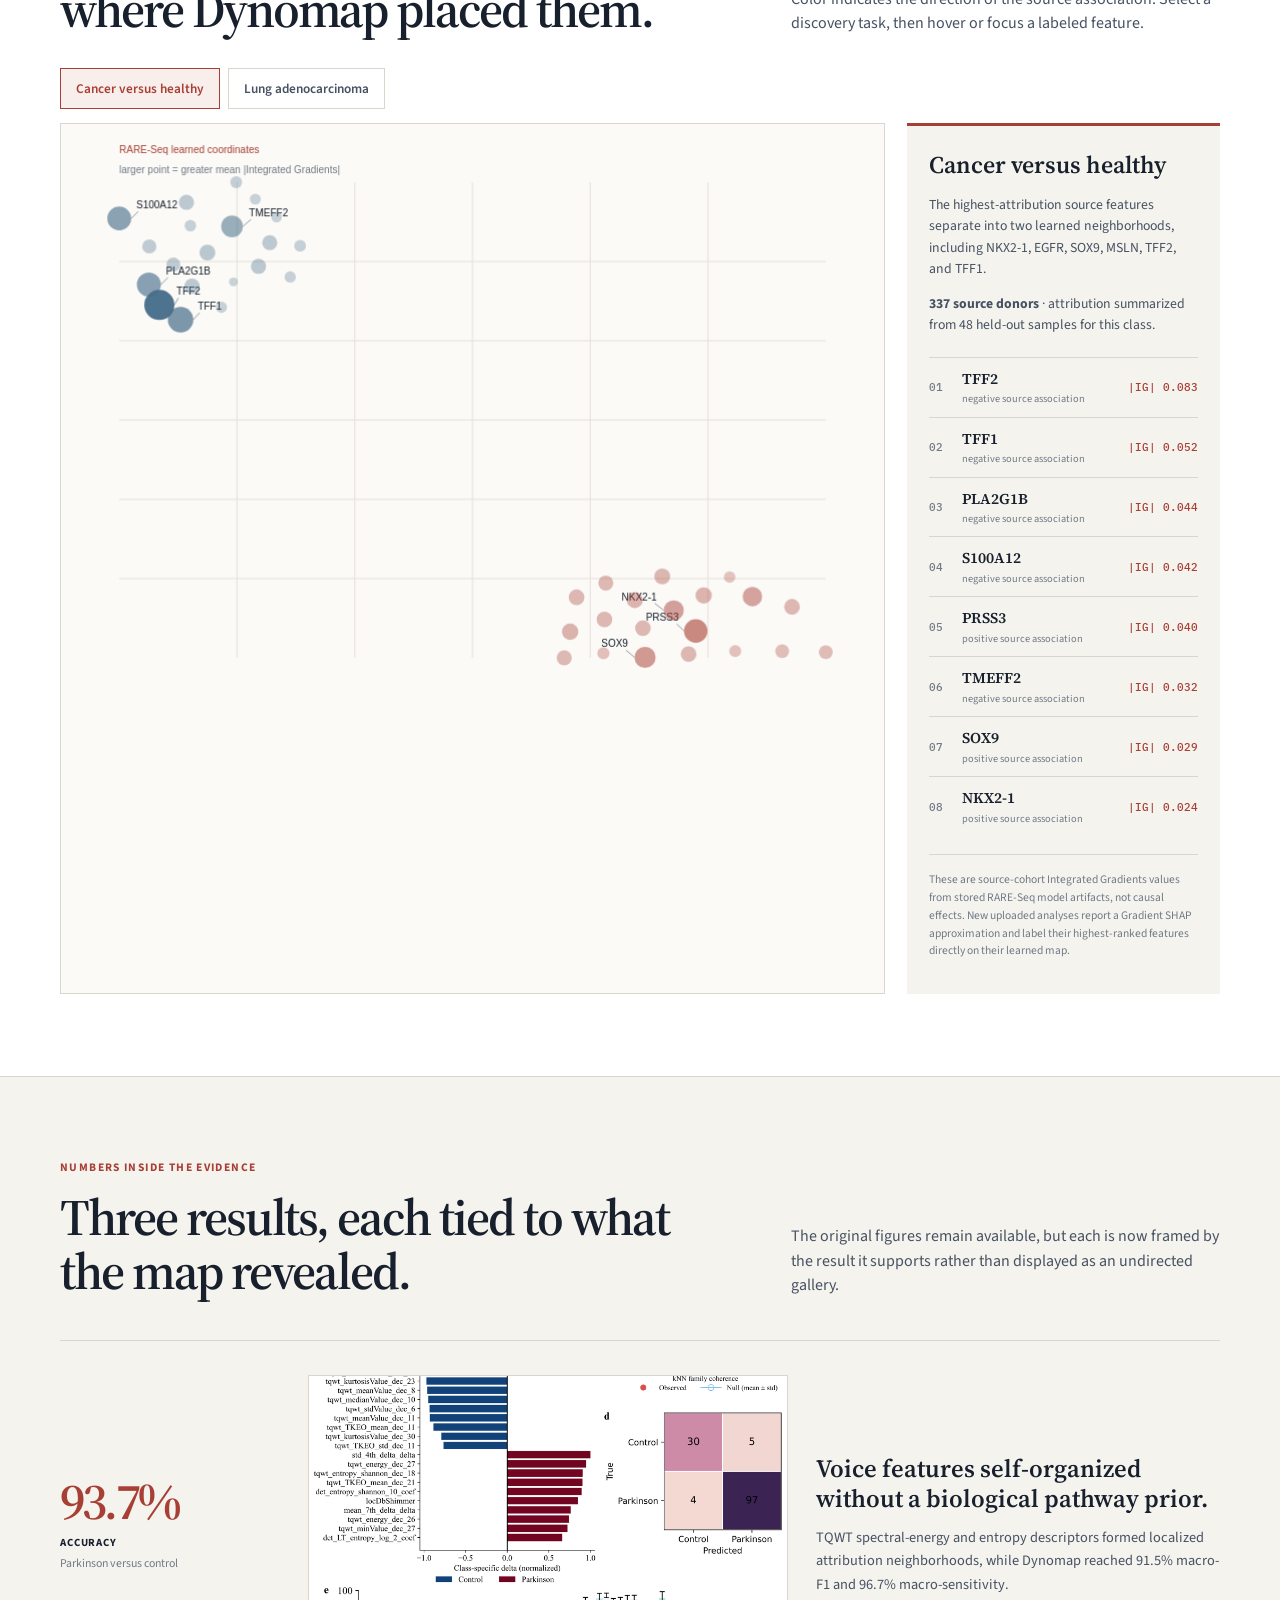
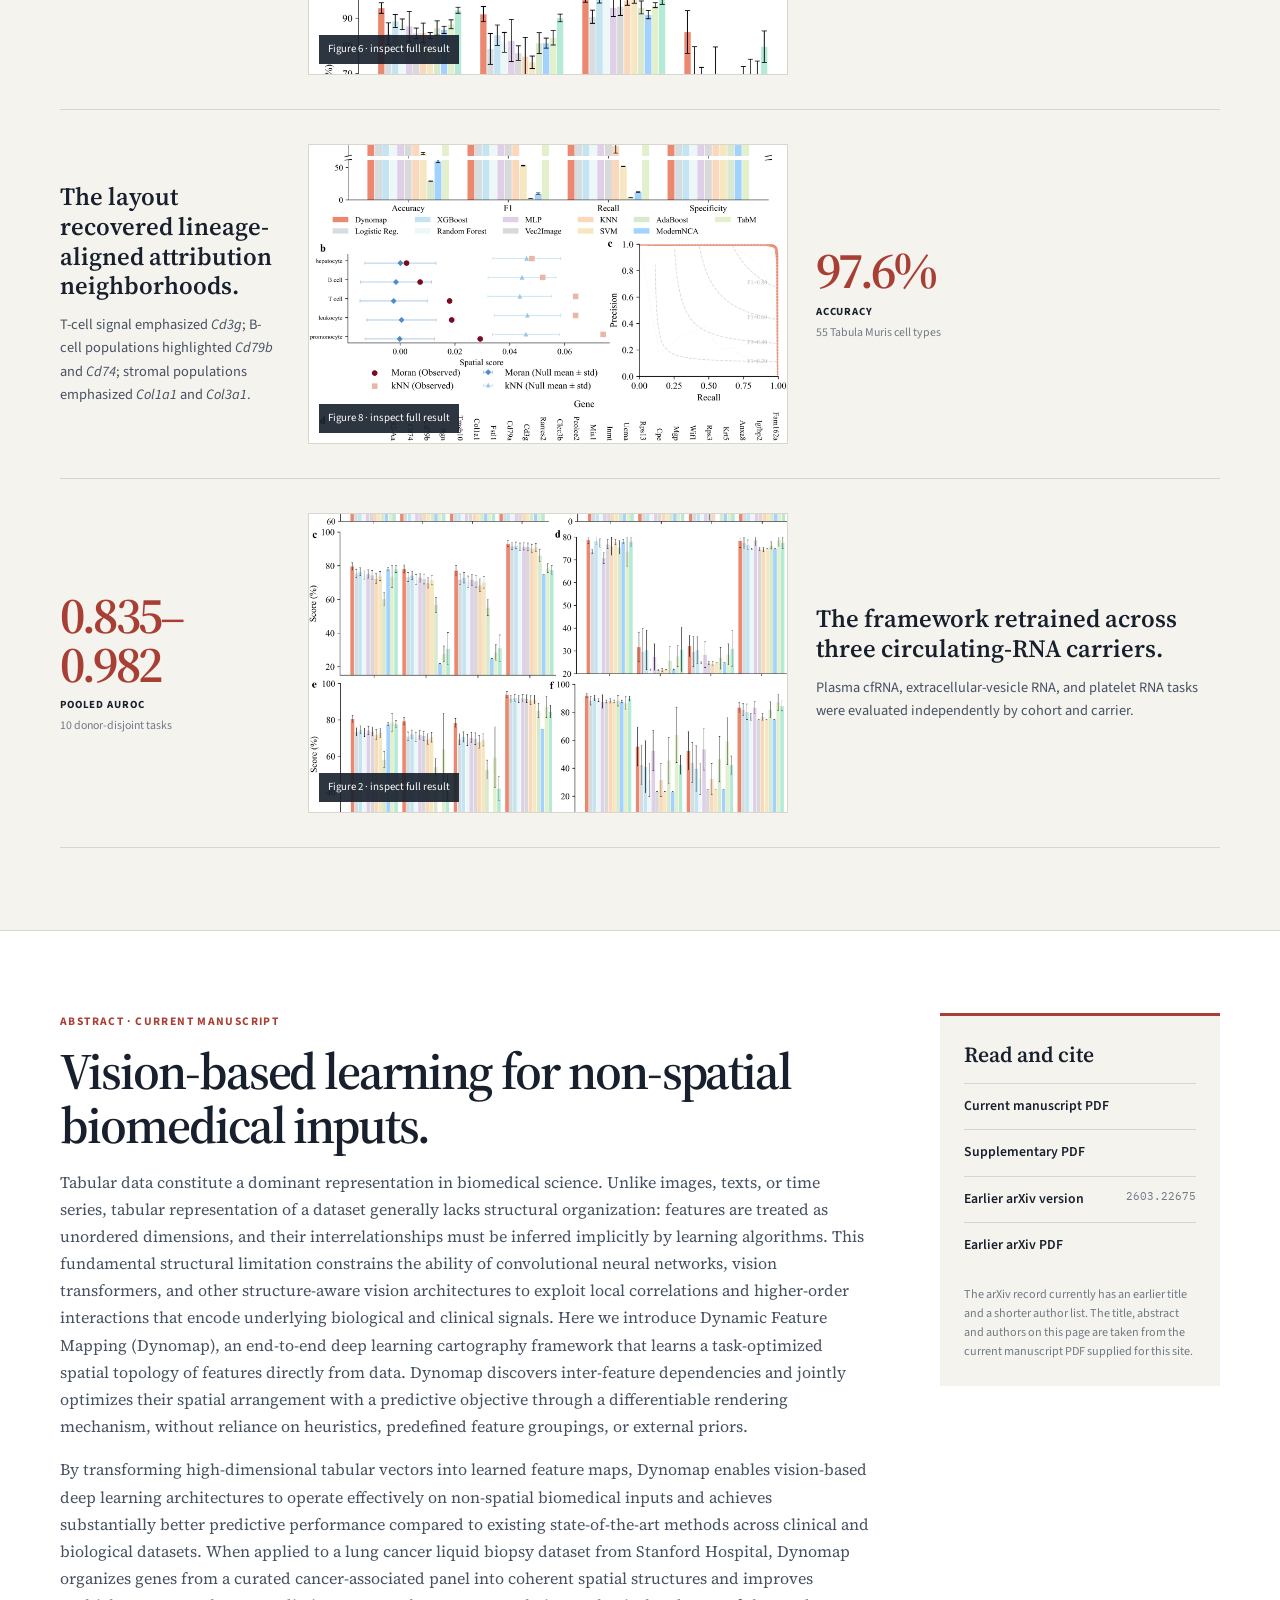
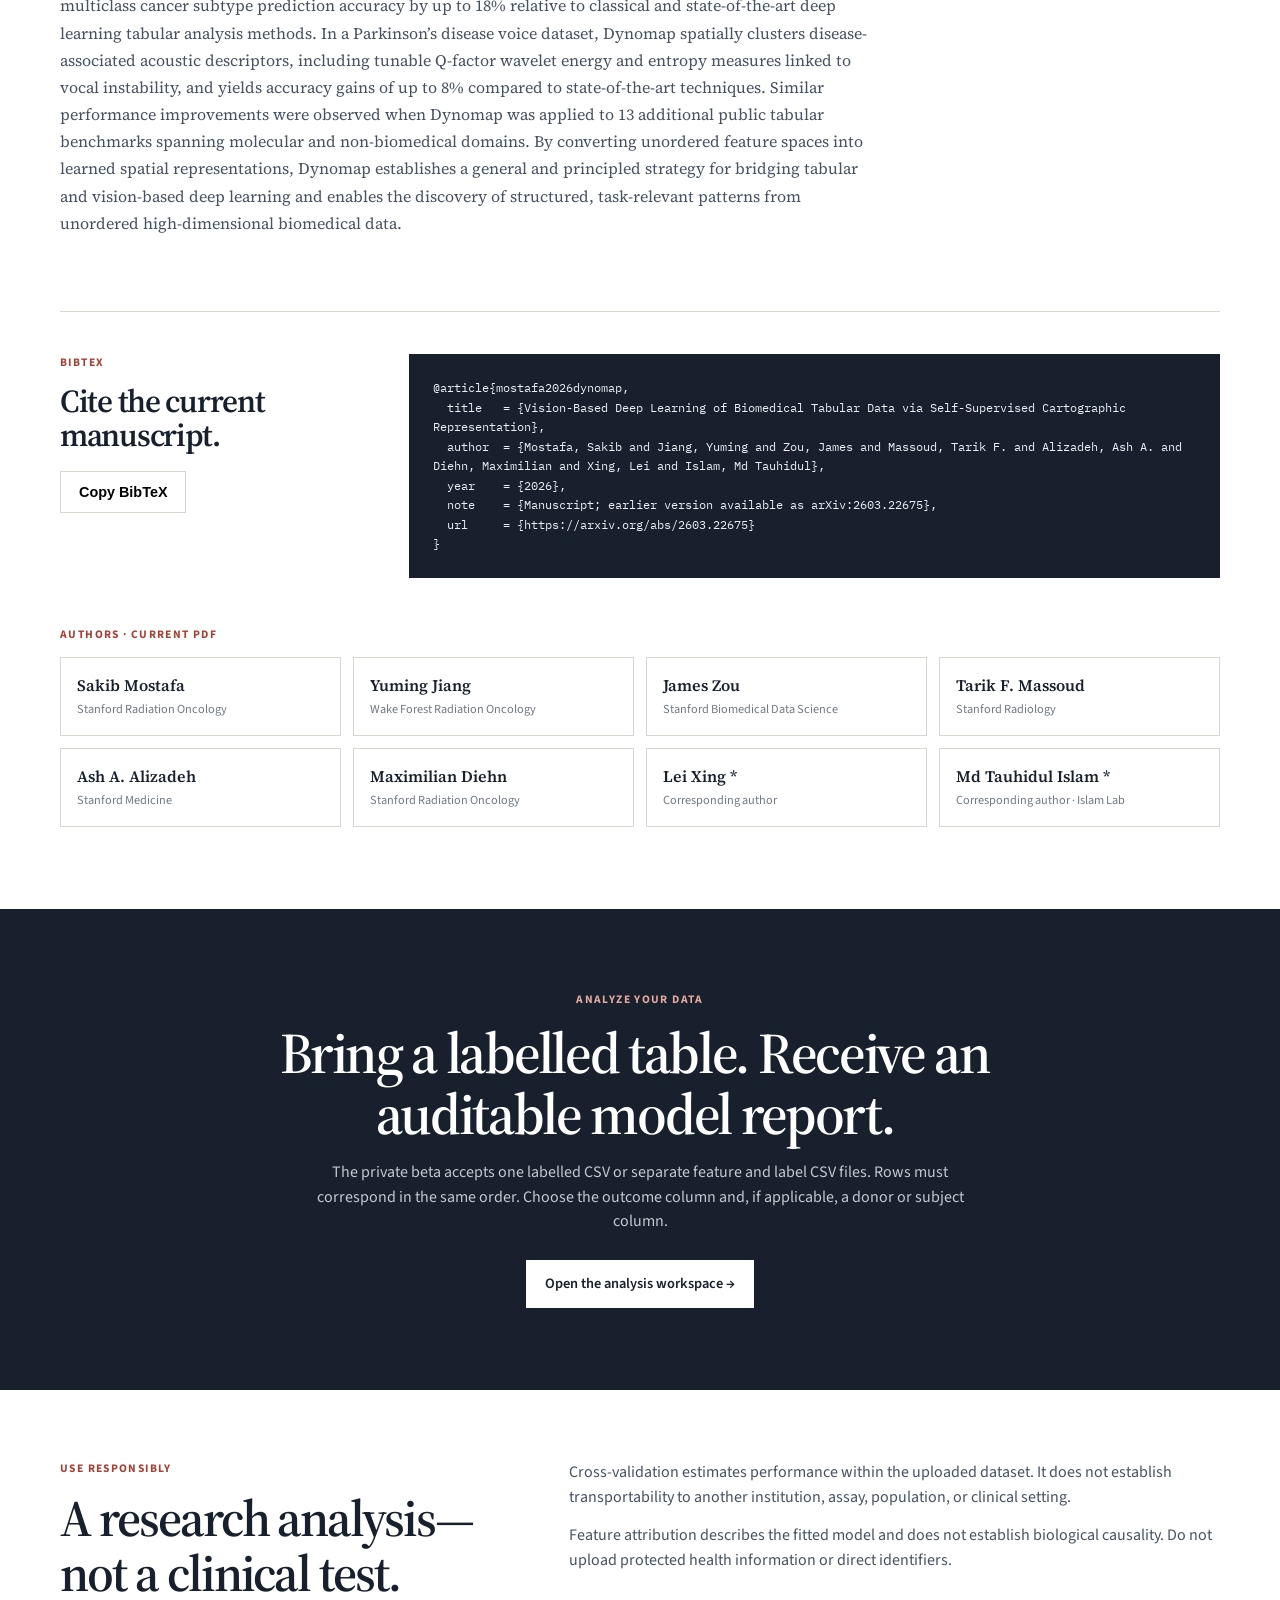
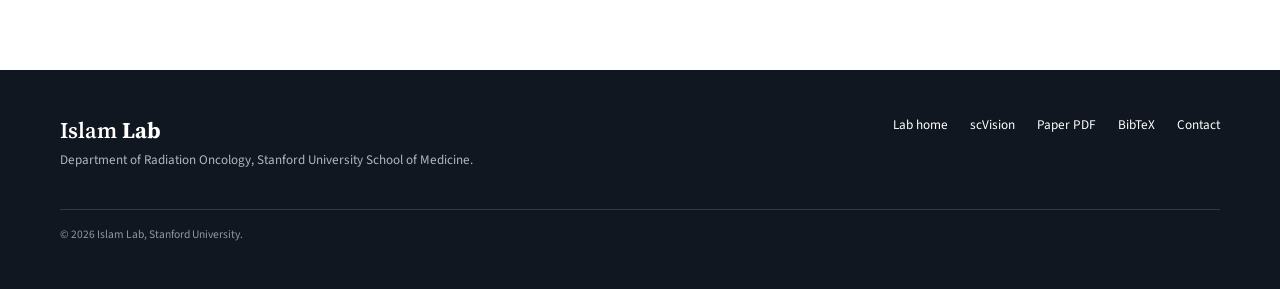
==== commit 0eb1fb72: "Redesign Dynomap story with narrated animations" ====
--- a/dynomap/index.html
+++ b/dynomap/index.html
@@ -3,11 +3,11 @@
 <head>
 <meta charset="utf-8">
 <meta name="viewport" content="width=device-width, initial-scale=1">
-<title>Dynomap · Vision-based deep learning for biomedical tabular data</title>
-<meta name="description" content="Dynomap learns a task-optimized spatial topology for biomedical tabular data. Explore the paper, real learned layouts, saved analyses, and the web analysis workspace.">
+<title>Dynomap &middot; Vision-based deep learning for biomedical tabular data</title>
+<meta name="description" content="Dynomap learns a task-optimized spatial topology for biomedical tabular data. Explore the method, evidence, paper, and analysis workspace.">
 <meta property="og:type" content="website">
-<meta property="og:title" content="Dynomap · Islam Lab">
-<meta property="og:description" content="Transform biomedical tables into task-optimized feature maps. Explore the paper, learned layouts, saved analyses, and the web workspace.">
+<meta property="og:title" content="Dynomap &middot; Islam Lab">
+<meta property="og:description" content="Transform biomedical tables into task-optimized feature maps. Explore the method, evidence, and analysis workspace.">
 <meta property="og:url" content="https://islamlab.org/dynomap/">
 <meta property="og:image" content="https://islamlab.org/dynomap/assets/og.png">
 <meta property="og:image:width" content="1729">
@@ -28,9 +28,9 @@
     <div class="nav-links">
       <a href="#watch">Watch</a>
       <a href="#method">Method</a>
-      <a href="#evidence">Evidence</a>
       <a href="#datasets">Datasets</a>
-      <a href="#gallery">Layouts</a>
+      <a href="#attribution">Attribution</a>
+      <a href="#findings">Findings</a>
       <a href="#paper">Paper</a>
       <a href="#analyze">Analyze your data</a>
       <a class="back" href="/">Lab home&nbsp;&#8599;</a>
@@ -43,7 +43,7 @@
     <img class="cover-art" src="assets/og.png" width="1729" height="910" alt="Dynomap: Learn the structure hidden in biomedical tables. Tabular features flow into a learned spatial map.">
     <div class="cover-callout">
       <div>
-        <div class="eyebrow">Dynamic feature mapping · Biomedical tabular learning</div>
+        <div class="eyebrow">Dynamic feature mapping &middot; Biomedical tabular learning</div>
         <p class="paper-title">Vision-Based Deep Learning of Biomedical Tabular Data via Self-Supervised Cartographic Representation</p>
         <p class="author-line">Sakib Mostafa, Yuming Jiang, James Zou, Tarik F. Massoud, Ash A. Alizadeh, Maximilian Diehn, Lei Xing, and Md Tauhidul Islam</p>
       </div>
@@ -53,7 +53,7 @@
         <a class="button ghost" href="https://arxiv.org/abs/2603.22675">Earlier arXiv version</a>
         <a class="button ghost" href="assets/Dynomap_Main.pdf">Current PDF</a>
       </div>
-      <p class="beta-note">Current manuscript metadata shown above · arXiv:2603.22675 is an earlier title and author version</p>
+      <p class="beta-note">Current manuscript metadata shown above &middot; arXiv:2603.22675 is an earlier title and author version</p>
     </div>
   </div>
 </header>
@@ -61,7 +61,7 @@
 <main>
 <section class="numbers">
   <div class="wrap number-grid">
-    <div><strong>0.835–0.982</strong><span>pooled out-of-fold AUROC across ten donor-disjoint liquid-biopsy tasks</span></div>
+    <div><strong>0.835&ndash;0.982</strong><span>pooled out-of-fold AUROC across ten donor-disjoint liquid-biopsy tasks</span></div>
     <div><strong>93%</strong><span>cancer-versus-control accuracy in the RARE-Seq cfRNA cohort</span></div>
     <div><strong>92%</strong><span>five-class cancer-subtype accuracy using the curated 622-gene panel</span></div>
   </div>
@@ -70,51 +70,47 @@
 <section id="watch" class="watch-section">
   <div class="wrap">
     <div class="section-head compact-head">
-      <div><div class="eyebrow">Watch · 57 seconds</div><h2>See a table become a learned map.</h2></div>
-      <p>A silent visual overview using the current manuscript cover, Figure 1, real RARE-Seq Dynomaps, and actual learned-layout figures. Nothing in the video is a randomly generated scientific result.</p>
+      <div><div class="eyebrow">Watch &middot; narrated explainer</div><h2>See Dynomap learn, not just the final figures.</h2></div>
+      <p>An animated explanation of the complete pipeline: feature gating, coordinate learning, differentiable rendering, local pattern recognition, prediction, and attribution.</p>
     </div>
     <figure class="paper-figure video-figure">
-      <div class="media-frame"><video controls preload="none" playsinline poster="assets/dynomap-demo-poster.jpg" width="1280" height="720"><source src="assets/dynomap_demo.mp4" type="video/mp4">Your browser cannot play this video. <a href="assets/dynomap_demo.mp4">Download it instead.</a></video></div>
-      <figcaption><b>Video 1 | Dynomap in 57 seconds.</b> Unordered biomedical measurements receive learnable coordinates, are rendered into sample-specific maps, and are read by a vision model. The examples shown are extracted from the current manuscript and supplementary information. No sound.</figcaption>
+      <div class="media-frame"><video controls preload="metadata" playsinline poster="assets/dynomap-demo-poster.jpg" width="1280" height="720"><source src="assets/dynomap_demo.mp4" type="video/mp4"><track default kind="captions" srclang="en" label="English" src="assets/dynomap-demo-captions.vtt">Your browser cannot play this video. <a href="assets/dynomap_demo.mp4">Download it instead.</a></video></div>
+      <figcaption><b>Video 1 | How Dynomap learns a map.</b> A narrated, captioned animation follows one biomedical table through the trainable feature gate, moving coordinates, Gaussian rendering, vision branch, prediction head, and attribution output. Reported numbers are taken from the current manuscript.</figcaption>
     </figure>
   </div>
 </section>
 
-<section id="figure-one" class="alt figure-one-section">
-  <div class="wrap">
-    <figure class="paper-figure">
-      <div class="media-frame light"><img src="assets/figure-1-framework.png" alt="Figure 1 of the current Dynomap manuscript, showing learnable feature coordinates, Gaussian rendering, sample-specific maps, and downstream prediction."></div>
-      <figcaption><b>Figure 1 | Overview of the Dynomap framework.</b> Features receive learnable coordinates in a continuous two-dimensional space. Coordinates and rendering parameters are updated jointly with the predictive model, producing sample-specific Dynomaps for classification or regression.</figcaption>
-    </figure>
-  </div>
-</section>
-
-<section id="method">
+<section id="method" class="alt method-animation-section">
   <div class="wrap">
     <div class="eyebrow">The method</div>
-    <h2>A differentiable map between the table and the model.</h2>
-    <p class="lead">Ordinary tabular models receive features as an unordered vector. Dynomap makes feature organization an explicit, trainable part of the predictive model.</p>
-    <div class="steps">
-      <article><span>01</span><h3>Gate predictive signal</h3><p>A learned feature gate modulates each measurement while preserving its identity and direct contribution to the classifier.</p></article>
-      <article><span>02</span><h3>Learn the topology</h3><p>Every feature receives a continuous two-dimensional coordinate. Nearby measurements interact through differentiable Gaussian rendering.</p></article>
-      <article><span>03</span><h3>Read local structure</h3><p>A convolutional model reads the rendered map together with the gated feature vector, and both prediction and layout are optimized end to end.</p></article>
-    </div>
-    <div class="pipeline" aria-label="Dynomap workflow">
-      <div><b>Tabular sample</b><small>features × values</small></div><i>→</i>
-      <div><b>Learned coordinates</b><small>task-specific topology</small></div><i>→</i>
-      <div><b>Differentiable map</b><small>continuous 2D rendering</small></div><i>→</i>
-      <div><b>Prediction + attribution</b><small>class and feature evidence</small></div>
-    </div>
+    <h2>Watch the representation change during training.</h2>
+    <p class="lead">The values in a row do not move. What changes is where each feature is rendered, allowing a vision model to learn local interactions that a plain unordered vector does not expose.</p>
+    <div class="pipeline-explainer" id="pipelineExplainer">
+      <canvas id="pipelineCanvas" width="1200" height="560" role="img" aria-label="Animated Dynomap pipeline from tabular features to a learned spatial map and prediction"></canvas>
+      <div class="pipeline-controls">
+        <button class="button primary" id="pipelinePlay" type="button">Pause animation</button>
+        <button class="button ghost" id="pipelineRestart" type="button">Restart</button>
+        <div class="pipeline-progress" aria-hidden="true"><i id="pipelineProgress"></i></div>
+        <output id="pipelineStage" aria-live="polite">1. Unordered table</output>
+      </div>
+      <ol class="pipeline-legend">
+        <li><b>Gate</b><span>amplify useful measurements</span></li>
+        <li><b>Place</b><span>learn continuous coordinates</span></li>
+        <li><b>Render</b><span>paint a sample-specific map</span></li>
+        <li><b>Read</b><span>detect local predictive structure</span></li>
+      </ol>
+    </div>
+    <details class="figure-source"><summary>Compare the animation with manuscript Figure 1</summary><figure class="paper-figure"><div class="media-frame light"><img src="assets/figure-1-framework.png" alt="Figure 1 of the current Dynomap manuscript, showing learnable feature coordinates, Gaussian rendering, sample-specific maps, and downstream prediction."></div><figcaption><b>Figure 1 | Overview of the Dynomap framework.</b> The original publication figure is retained here as the technical reference, rather than presented as another gallery item.</figcaption></figure></details>
   </div>
 </section>
 
 <section id="datasets" class="dataset-section">
   <div class="wrap">
     <div class="carousel-heading">
-      <div><div class="eyebrow">Existing analyses · swipe or use the arrows</div><h2>From liquid biopsy to single-cell and clinical benchmarks.</h2><p class="lead">Each card opens its existing Dynomap result in the analysis workspace. These are stored aggregate evaluations, not fresh retraining.</p></div>
-      <div class="carousel-actions"><button class="carousel-arrow" id="datasetPrev" type="button" aria-label="Previous datasets">←</button><button class="carousel-arrow" id="datasetNext" type="button" aria-label="Next datasets">→</button></div>
-    </div>
-    <div class="dataset-track" id="datasetTrack" tabindex="0" aria-label="Dynomap dataset analyses"><p class="dataset-loading">Loading 59 saved analyses…</p></div>
+      <div><div class="eyebrow">Existing analyses &middot; swipe or use the arrows</div><h2>From liquid biopsy to single-cell and clinical benchmarks.</h2><p class="lead">Each card opens its existing Dynomap result in the analysis workspace. These are stored aggregate evaluations, not fresh retraining.</p></div>
+      <div class="carousel-actions"><button class="carousel-arrow" id="datasetPrev" type="button" aria-label="Previous datasets">&#8592;</button><button class="carousel-arrow" id="datasetNext" type="button" aria-label="Next datasets">&#8594;</button></div>
+    </div>
+    <div class="dataset-track" id="datasetTrack" tabindex="0" aria-label="Dynomap dataset analyses"><p class="dataset-loading">Loading 59 saved analyses&hellip;</p></div>
     <p class="dataset-position" id="datasetPosition" aria-live="polite"></p>
   </div>
 </section>
@@ -135,18 +131,30 @@
   </div>
 </section>
 
-<section id="gallery" class="alt">
+<section id="attribution" class="attribution-section">
   <div class="wrap">
     <div class="section-head">
-      <div><div class="eyebrow">Real layouts from the paper</div><h2>Inspect where predictive signal concentrates.</h2></div>
-      <p>These panels are extracted directly from the current manuscript and supplementary PDF. They show real sample maps, learned feature positions, attribution patterns, and spatial-null comparisons.</p>
-    </div>
-    <div class="figure-gallery">
-      <figure><a href="assets/figure-s2-rareseq-maps.png"><img src="assets/figure-s2-rareseq-maps.png" alt="Representative RARE-Seq Dynomaps for LIHC, LUAD, PAAD, and PRAD samples."></a><figcaption><b>RARE-Seq sample maps.</b> Two real sample-specific Dynomaps per cancer subtype (Supplementary Fig. S2).</figcaption></figure>
-      <figure><a href="assets/figure-2-liquid-biopsy.png"><img src="assets/figure-2-liquid-biopsy.png" alt="Dynomap performance and representative learned maps for liquid-biopsy cancer detection, subtype prediction, and stage prediction."></a><figcaption><b>Liquid-biopsy evaluation.</b> Performance under highly-variable-gene and curated signature-panel regimes, with representative learned maps (Fig. 2).</figcaption></figure>
-      <figure><a href="assets/figure-5-bulk-layouts.png"><img src="assets/figure-5-bulk-layouts.png" alt="Learned GSE68086 gene layouts with class-specific attribution and spatial statistics."></a><figcaption><b>Bulk transcriptomic neighborhoods.</b> Class-associated genes form localized regions in the learned GSE68086 layout (Fig. 5).</figcaption></figure>
-      <figure><a href="assets/figure-6-parkinson-layout.png"><img src="assets/figure-6-parkinson-layout.png" alt="Parkinson voice phenomics layout, attribution patterns, and spatial statistics."></a><figcaption><b>Voice phenomics.</b> Parkinson-associated acoustic descriptors organize into non-random spatial neighborhoods (Fig. 6).</figcaption></figure>
-      <figure><a href="assets/figure-8-single-cell.png"><img src="assets/figure-8-single-cell.png" alt="Tabula Muris classification, spatial organization, precision-recall, and cell-type gene attribution."></a><figcaption><b>Single-cell transcriptomics.</b> Cell-type-associated genes show structured, lineage-specific attribution (Fig. 8).</figcaption></figure>
+      <div><div class="eyebrow">Attribution on the learned map</div><h2>Important features are visible where Dynomap placed them.</h2></div>
+      <p>Point size encodes source Integrated Gradients magnitude. Color indicates the direction of the source association. Select a discovery task, then hover or focus a labeled feature.</p>
+    </div>
+    <div class="attribution-toolbar" role="group" aria-label="Select an attribution map">
+      <button class="attribution-tab active" type="button" data-attribution="general_cancer">Cancer versus healthy</button>
+      <button class="attribution-tab" type="button" data-attribution="LUAD">Lung adenocarcinoma</button>
+    </div>
+    <div class="attribution-grid">
+      <div class="attribution-map-wrap"><canvas id="attributionCanvas" width="820" height="590" role="img" aria-label="RARE-Seq feature attribution on the learned Dynomap layout"></canvas><div class="map-tip" id="attributionTip" hidden></div></div>
+      <aside class="attribution-copy"><div id="attributionSummary"></div><div id="attributionFeatures" class="feature-ranking"></div><p class="method-note">These are source-cohort Integrated Gradients values from stored RARE-Seq model artifacts, not causal effects. New uploaded analyses report a Gradient SHAP approximation and label their highest-ranked features directly on their learned map.</p></aside>
+    </div>
+  </div>
+</section>
+
+<section id="findings" class="alt findings-section">
+  <div class="wrap">
+    <div class="section-head"><div><div class="eyebrow">Numbers inside the evidence</div><h2>Three results, each tied to what the map revealed.</h2></div><p>The original figures remain available, but each is now framed by the result it supports rather than displayed as an undirected gallery.</p></div>
+    <div class="finding-stories">
+      <article class="finding-story"><div class="finding-number"><strong>93.7%</strong><span>accuracy</span><small>Parkinson versus control</small></div><a class="finding-visual" href="assets/figure-6-parkinson-layout.png"><img src="assets/figure-6-parkinson-layout.png" alt="Parkinson voice feature attribution and spatial structure from manuscript Figure 6."><span>Figure 6 &middot; inspect full result</span></a><div class="finding-copy"><h3>Voice features self-organized without a biological pathway prior.</h3><p>TQWT spectral-energy and entropy descriptors formed localized attribution neighborhoods, while Dynomap reached 91.5% macro-F1 and 96.7% macro-sensitivity.</p></div></article>
+      <article class="finding-story reverse"><div class="finding-number"><strong>97.6%</strong><span>accuracy</span><small>55 Tabula Muris cell types</small></div><a class="finding-visual" href="assets/figure-8-single-cell.png"><img src="assets/figure-8-single-cell.png" alt="Single-cell lineage attribution and spatial structure from manuscript Figure 8."><span>Figure 8 &middot; inspect full result</span></a><div class="finding-copy"><h3>The layout recovered lineage-aligned attribution neighborhoods.</h3><p>T-cell signal emphasized <i>Cd3g</i>; B-cell populations highlighted <i>Cd79b</i> and <i>Cd74</i>; stromal populations emphasized <i>Col1a1</i> and <i>Col3a1</i>.</p></div></article>
+      <article class="finding-story"><div class="finding-number"><strong>0.835&ndash;0.982</strong><span>pooled AUROC</span><small>10 donor-disjoint tasks</small></div><a class="finding-visual" href="assets/figure-2-liquid-biopsy.png"><img src="assets/figure-2-liquid-biopsy.png" alt="Liquid-biopsy evaluation and learned maps from manuscript Figure 2."><span>Figure 2 &middot; inspect full result</span></a><div class="finding-copy"><h3>The framework retrained across three circulating-RNA carriers.</h3><p>Plasma cfRNA, extracellular-vesicle RNA, and platelet RNA tasks were evaluated independently by cohort and carrier.</p></div></article>
     </div>
   </div>
 </section>
@@ -155,16 +163,16 @@
   <div class="wrap">
     <div class="paper-grid">
       <div>
-        <div class="eyebrow">Abstract · current manuscript</div>
+        <div class="eyebrow">Abstract &middot; current manuscript</div>
         <h2>Vision-based learning for non-spatial biomedical inputs.</h2>
-        <div class="abstract-copy"><p>Tabular data constitute a dominant representation in biomedical science. Unlike images, texts, or time series, tabular representation of a dataset generally lacks structural organization: features are treated as unordered dimensions, and their interrelationships must be inferred implicitly by learning algorithms. This fundamental structural limitation constrains the ability of convolutional neural networks, vision transformers, and other structure-aware vision architectures to exploit local correlations and higher-order interactions that encode underlying biological and clinical signals. Here we introduce Dynamic Feature Mapping (Dynomap), an end-to-end deep learning cartography framework that learns a task-optimized spatial topology of features directly from data. Dynomap discovers inter-feature dependencies and jointly optimizes their spatial arrangement with a predictive objective through a differentiable rendering mechanism, without reliance on heuristics, predefined feature groupings, or external priors.</p><p>By transforming high-dimensional tabular vectors into learned feature maps, Dynomap enables vision-based deep learning architectures to operate effectively on non-spatial biomedical inputs and achieves substantially better predictive performance compared to existing state-of-the-art methods across clinical and biological datasets. When applied to a lung cancer liquid biopsy dataset from Stanford Hospital, Dynomap organizes genes from a curated cancer-associated panel into coherent spatial structures and improves multiclass cancer subtype prediction accuracy by up to 18% relative to classical and state-of-the-art deep learning tabular analysis methods. In a Parkinson’s disease voice dataset, Dynomap spatially clusters disease-associated acoustic descriptors, including tunable Q-factor wavelet energy and entropy measures linked to vocal instability, and yields accuracy gains of up to 8% compared to state-of-the-art techniques. Similar performance improvements were observed when Dynomap was applied to 13 additional public tabular benchmarks spanning molecular and non-biomedical domains. By converting unordered feature spaces into learned spatial representations, Dynomap establishes a general and principled strategy for bridging tabular and vision-based deep learning and enables the discovery of structured, task-relevant patterns from unordered high-dimensional biomedical data.</p></div>
+        <div class="abstract-copy"><p>Tabular data constitute a dominant representation in biomedical science. Unlike images, texts, or time series, tabular representation of a dataset generally lacks structural organization: features are treated as unordered dimensions, and their interrelationships must be inferred implicitly by learning algorithms. This fundamental structural limitation constrains the ability of convolutional neural networks, vision transformers, and other structure-aware vision architectures to exploit local correlations and higher-order interactions that encode underlying biological and clinical signals. Here we introduce Dynamic Feature Mapping (Dynomap), an end-to-end deep learning cartography framework that learns a task-optimized spatial topology of features directly from data. Dynomap discovers inter-feature dependencies and jointly optimizes their spatial arrangement with a predictive objective through a differentiable rendering mechanism, without reliance on heuristics, predefined feature groupings, or external priors.</p><p>By transforming high-dimensional tabular vectors into learned feature maps, Dynomap enables vision-based deep learning architectures to operate effectively on non-spatial biomedical inputs and achieves substantially better predictive performance compared to existing state-of-the-art methods across clinical and biological datasets. When applied to a lung cancer liquid biopsy dataset from Stanford Hospital, Dynomap organizes genes from a curated cancer-associated panel into coherent spatial structures and improves multiclass cancer subtype prediction accuracy by up to 18% relative to classical and state-of-the-art deep learning tabular analysis methods. In a Parkinson&rsquo;s disease voice dataset, Dynomap spatially clusters disease-associated acoustic descriptors, including tunable Q-factor wavelet energy and entropy measures linked to vocal instability, and yields accuracy gains of up to 8% compared to state-of-the-art techniques. Similar performance improvements were observed when Dynomap was applied to 13 additional public tabular benchmarks spanning molecular and non-biomedical domains. By converting unordered feature spaces into learned spatial representations, Dynomap establishes a general and principled strategy for bridging tabular and vision-based deep learning and enables the discovery of structured, task-relevant patterns from unordered high-dimensional biomedical data.</p></div>
       </div>
       <aside class="paper-links">
         <h3>Read and cite</h3>
-        <a href="assets/Dynomap_Main.pdf">Current manuscript PDF <span>9.6 MB</span></a>
-        <a href="assets/DYNOMAP_Supplementary.pdf">Supplementary PDF <span>42.8 MB</span></a>
+        <a href="assets/Dynomap_Main.pdf">Current manuscript PDF</a>
+        <a href="assets/DYNOMAP_Supplementary.pdf">Supplementary PDF</a>
         <a href="https://arxiv.org/abs/2603.22675">Earlier arXiv version <span>2603.22675</span></a>
-        <a href="https://arxiv.org/pdf/2603.22675">Earlier arXiv PDF <span>PDF</span></a>
+        <a href="https://arxiv.org/pdf/2603.22675">Earlier arXiv PDF</a>
         <p>The arXiv record currently has an earlier title and a shorter author list. The title, abstract and authors on this page are taken from the current manuscript PDF supplied for this site.</p>
       </aside>
     </div>
@@ -179,32 +187,26 @@
 }</pre>
     </div>
     <div class="authors-section">
-      <div class="eyebrow">Authors · current PDF</div>
-      <div class="author-grid"><span><b>Sakib Mostafa</b>Stanford Radiation Oncology</span><span><b>Yuming Jiang</b>Wake Forest Radiation Oncology</span><span><b>James Zou</b>Stanford Biomedical Data Science</span><span><b>Tarik F. Massoud</b>Stanford Radiology</span><span><b>Ash A. Alizadeh</b>Stanford Medicine</span><span><b>Maximilian Diehn</b>Stanford Radiation Oncology</span><span><b>Lei Xing *</b>Corresponding author</span><span><b>Md Tauhidul Islam *</b>Corresponding author · Islam Lab</span></div>
+      <div class="eyebrow">Authors &middot; current PDF</div>
+      <div class="author-grid"><span><b>Sakib Mostafa</b>Stanford Radiation Oncology</span><span><b>Yuming Jiang</b>Wake Forest Radiation Oncology</span><span><b>James Zou</b>Stanford Biomedical Data Science</span><span><b>Tarik F. Massoud</b>Stanford Radiology</span><span><b>Ash A. Alizadeh</b>Stanford Medicine</span><span><b>Maximilian Diehn</b>Stanford Radiation Oncology</span><span><b>Lei Xing *</b>Corresponding author</span><span><b>Md Tauhidul Islam *</b>Corresponding author &middot; Islam Lab</span></div>
     </div>
   </div>
 </section>
 
 <section id="analyze" class="cta-section">
-  <div class="wrap cta-grid">
+  <div class="wrap cta-grid cta-single">
     <div>
       <div class="eyebrow light">Analyze your data</div>
       <h2>Bring a labelled table. Receive an auditable model report.</h2>
       <p>The private beta accepts one labelled CSV or separate feature and label CSV files. Rows must correspond in the same order. Choose the outcome column and, if applicable, a donor or subject column.</p>
-      <a class="button light-button" href="https://app.islamlab.org/dynomap/">Open the analysis workspace&nbsp;→</a>
-    </div>
-    <div class="report-preview">
-      <div class="preview-top"><span>dynomap-results</span><i>illustrative report</i></div>
-      <div class="preview-metrics"><div><b>0.914</b><small>AUROC</small></div><div><b>0.862</b><small>Macro F1</small></div><div><b>5</b><small>Folds</small></div></div>
-      <div class="preview-chart"><i style="--h:42%"></i><i style="--h:58%"></i><i style="--h:48%"></i><i style="--h:76%"></i><i style="--h:64%"></i><i style="--h:91%"></i><i style="--h:69%"></i><i style="--h:83%"></i></div>
-      <div class="preview-foot">Example layout—not a validation claim · confusion matrix · ROC · topology · Gradient SHAP</div>
+      <a class="button light-button" href="https://app.islamlab.org/dynomap/">Open the analysis workspace&nbsp;&#8594;</a>
     </div>
   </div>
 </section>
 
 <section class="limits">
   <div class="wrap limits-grid">
-    <div><div class="eyebrow">Use responsibly</div><h2>A research analysis—not a clinical test.</h2></div>
+    <div><div class="eyebrow">Use responsibly</div><h2>A research analysis&mdash;not a clinical test.</h2></div>
     <div><p>Cross-validation estimates performance within the uploaded dataset. It does not establish transportability to another institution, assay, population, or clinical setting.</p><p>Feature attribution describes the fitted model and does not establish biological causality. Do not upload protected health information or direct identifiers.</p></div>
   </div>
 </section>
@@ -214,10 +216,11 @@
   <div class="wrap footer-grid">
     <div><div class="footer-brand">Islam <b>Lab</b></div><p>Department of Radiation Oncology, Stanford University School of Medicine.</p></div>
     <div class="footer-links"><a href="/">Lab home</a><a href="/scvision/">scVision</a><a href="assets/Dynomap_Main.pdf">Paper PDF</a><a href="#cite">BibTeX</a><a href="mailto:tauhid@stanford.edu">Contact</a></div>
-    <div class="fine">© 2026 Islam Lab, Stanford University.</div>
+    <div class="fine">&copy; 2026 Islam Lab, Stanford University.</div>
   </div>
 </footer>
 
 <script src="interactive.js"></script>
+<script src="pipeline-animation.js"></script>
 </body>
 </html>
--- a/dynomap/style.css
+++ b/dynomap/style.css
@@ -8,3 +8,16 @@
 .cover-callout .paper-title{font:600 1.35rem/1.35 var(--serif);color:var(--ink);max-width:820px}.cover-callout .author-line{font:400 .88rem/1.5 var(--sans);color:var(--muted);max-width:850px;margin-top:8px}.compact-head{margin-bottom:30px}.paper-figure{margin:0}.media-frame{background:#111318;border:1px solid var(--line);padding:0;line-height:0;overflow:hidden}.media-frame.light{background:#fff;padding:12px}.media-frame video,.media-frame img{display:block;width:100%;height:auto}.paper-figure figcaption{font-size:.78rem;line-height:1.55;color:var(--muted);margin-top:11px}.paper-figure figcaption b{color:var(--ink)}.figure-one-section{padding-top:42px}.carousel-heading{display:grid;grid-template-columns:minmax(0,1fr) auto;gap:40px;align-items:end}.carousel-heading .lead{margin-bottom:0}.carousel-actions{display:flex;gap:8px}.carousel-arrow{width:48px;height:48px;border:1px solid var(--line);background:#fff;color:var(--ink);font:600 1.25rem var(--sans);cursor:pointer}.carousel-arrow:hover{border-color:var(--accent);color:var(--accent)}.carousel-arrow:disabled{opacity:.35;cursor:default}.dataset-track{display:flex;gap:14px;overflow-x:auto;scroll-snap-type:x mandatory;scroll-behavior:smooth;overscroll-behavior-inline:contain;padding:28px 1px 14px;scrollbar-width:none}.dataset-track::-webkit-scrollbar{display:none}.dataset-card{flex:0 0 calc((100% - 28px)/3);min-height:280px;border:1px solid var(--line);background:#fff;padding:20px;display:flex;flex-direction:column;scroll-snap-align:start}.dataset-card-top{display:flex;justify-content:space-between;gap:10px;align-items:center;font-size:.67rem;text-transform:uppercase;letter-spacing:.055em;color:var(--muted)}.dataset-card-top span{background:var(--warm);padding:4px 7px}.dataset-card-top b{font:500 .68rem var(--mono);color:var(--accent);text-align:right}.dataset-card h3{font:600 1.28rem/1.2 var(--serif);margin:20px 0 6px}.dataset-card .task{font-weight:600;font-size:.84rem;color:var(--soft);margin:0}.dataset-card .domain{font-size:.79rem;color:var(--muted);margin:5px 0}.dataset-card .facts{font:400 .69rem var(--mono);color:var(--muted);margin:16px 0 22px}.dataset-card .button{margin-top:auto;text-align:center}.dataset-loading{color:var(--muted)}.dataset-position{font:500 .72rem var(--mono);color:var(--muted);margin:4px 0 0}.figure-gallery{display:grid;grid-template-columns:1fr 1fr;gap:20px;margin-top:38px}.figure-gallery figure{margin:0;border:1px solid var(--line);background:#fff;padding:12px}.figure-gallery a{display:grid;place-items:center;height:420px;background:#faf9f6;overflow:hidden}.figure-gallery img{display:block;max-width:100%;max-height:100%;object-fit:contain}.figure-gallery figcaption{font-size:.77rem;line-height:1.5;color:var(--muted);padding:10px 3px 2px}.figure-gallery figcaption b{color:var(--ink)}.paper-grid{display:grid;grid-template-columns:minmax(0,1.5fr) minmax(280px,.5fr);gap:70px;align-items:start}.abstract-copy{color:var(--soft);font:1rem/1.7 var(--serif)}.paper-links{border-top:3px solid var(--accent);background:var(--warm);padding:24px}.paper-links h3{font:600 1.35rem var(--serif);margin:0 0 14px}.paper-links>a{display:flex;justify-content:space-between;gap:14px;padding:12px 0;border-top:1px solid var(--line);font-weight:600;font-size:.86rem}.paper-links>a span{font:400 .7rem var(--mono);color:var(--muted)}.paper-links>p{font-size:.76rem;color:var(--muted);line-height:1.55;margin:18px 0 0}.citation-grid{display:grid;grid-template-columns:.55fr 1.45fr;gap:42px;margin-top:58px;border-top:1px solid var(--line);padding-top:42px}.citation-grid h2{font-size:2rem}.citation-grid pre{margin:0;background:var(--ink);color:#eaf0f5;padding:24px;overflow:auto;font:400 .74rem/1.65 var(--mono);white-space:pre-wrap}.citation-grid .button{margin-top:18px}.authors-section{margin-top:48px}.author-grid{display:grid;grid-template-columns:repeat(4,1fr);gap:12px}.author-grid span{border:1px solid var(--line);padding:16px;font-size:.77rem;color:var(--muted)}.author-grid b{display:block;font:600 1rem var(--serif);color:var(--ink);margin-bottom:4px}
 @media(max-width:900px){.dataset-card{flex-basis:calc((100% - 14px)/2)}.figure-gallery,.paper-grid,.citation-grid{grid-template-columns:1fr}.author-grid{grid-template-columns:repeat(2,1fr)}.figure-gallery a{height:360px}}
 @media(max-width:620px){.carousel-heading{grid-template-columns:1fr}.carousel-actions{justify-content:flex-end}.dataset-card{flex-basis:88%}.figure-gallery{grid-template-columns:1fr}.figure-gallery a{height:300px}.author-grid{grid-template-columns:1fr}.media-frame.light{padding:5px}.citation-grid pre{font-size:.65rem;padding:16px}}
+
+/* Animated method explainer */
+.method-animation-section{overflow:hidden}.pipeline-explainer{margin-top:38px;background:#fff;border:1px solid var(--line)}.pipeline-explainer canvas{display:block;width:100%;height:auto;background:#fbfaf7}.pipeline-controls{display:grid;grid-template-columns:auto auto minmax(120px,1fr) auto;gap:10px;align-items:center;padding:14px 16px;border-top:1px solid var(--line)}.pipeline-controls .button{cursor:pointer}.pipeline-progress{height:4px;background:#e8e3da;overflow:hidden}.pipeline-progress i{display:block;width:0;height:100%;background:var(--accent)}.pipeline-controls output{font:500 .72rem var(--mono);color:var(--soft);min-width:165px;text-align:right}.pipeline-legend{display:grid;grid-template-columns:repeat(4,1fr);list-style:none;margin:0;padding:0;border-top:1px solid var(--line)}.pipeline-legend li{padding:15px 18px;border-left:1px solid var(--line)}.pipeline-legend li:first-child{border-left:0}.pipeline-legend b{display:block;font:600 1rem var(--serif)}.pipeline-legend span{display:block;color:var(--muted);font-size:.72rem}.figure-source{margin-top:24px;border-top:1px solid var(--line);padding-top:18px}.figure-source summary{cursor:pointer;font-weight:600;color:var(--soft)}.figure-source figure{margin-top:18px}
+
+/* Evidence-led attribution map */
+.attribution-toolbar{display:flex;gap:8px;margin:32px 0 14px}.attribution-tab{border:1px solid var(--line);background:#fff;color:var(--soft);padding:10px 15px;font:600 .83rem var(--sans);cursor:pointer}.attribution-tab:hover,.attribution-tab.active{border-color:var(--accent);color:var(--accent)}.attribution-tab.active{background:#f8eeeb}.attribution-grid{display:grid;grid-template-columns:minmax(0,1.45fr) minmax(280px,.55fr);gap:22px;align-items:stretch}.attribution-map-wrap{position:relative;border:1px solid var(--line);background:#fbfaf7;min-width:0}.attribution-map-wrap canvas{display:block;width:100%;height:auto}.map-tip{position:absolute;z-index:5;pointer-events:none;background:var(--ink);color:#fff;padding:8px 10px;font-size:.72rem;line-height:1.45;box-shadow:0 8px 24px rgba(15,25,40,.16)}.attribution-copy{border-top:3px solid var(--accent);padding:22px;background:var(--warm)}.attribution-copy h3{font:600 1.5rem var(--serif);margin:0 0 8px}.attribution-copy>div>p{color:var(--soft);font-size:.86rem}.feature-ranking{margin-top:20px}.feature-rank{display:grid;grid-template-columns:24px 1fr auto;gap:9px;align-items:center;padding:9px 0;border-top:1px solid var(--line)}.feature-rank>span{font:500 .68rem var(--mono);color:var(--muted)}.feature-rank b{font:600 .94rem var(--serif)}.feature-rank small{display:block;color:var(--muted);font-size:.65rem}.feature-rank>i{font-style:normal;font:500 .68rem var(--mono);color:var(--accent)}.method-note{border-top:1px solid var(--line);padding-top:16px;margin-top:18px;color:var(--muted);font-size:.72rem;line-height:1.55}
+
+/* Number-led manuscript findings */
+.finding-stories{margin-top:42px;border-top:1px solid var(--line)}.finding-story{display:grid;grid-template-columns:220px minmax(320px,.95fr) minmax(260px,.8fr);gap:28px;align-items:center;padding:34px 0;border-bottom:1px solid var(--line)}.finding-story.reverse .finding-number{order:3}.finding-story.reverse .finding-visual{order:2}.finding-story.reverse .finding-copy{order:1}.finding-number strong{display:block;font:600 clamp(2.5rem,4vw,4.6rem)/.95 var(--serif);letter-spacing:-.055em;color:var(--accent)}.finding-number span{display:block;font-weight:700;text-transform:uppercase;letter-spacing:.08em;font-size:.68rem;margin-top:9px}.finding-number small{display:block;color:var(--muted);font-size:.74rem;margin-top:3px}.finding-visual{position:relative;display:block;height:300px;overflow:hidden;background:#fff;border:1px solid var(--line)}.finding-visual img{width:100%;height:100%;object-fit:cover;object-position:center;transition:transform .5s ease}.finding-visual:hover img{transform:scale(1.035)}.finding-visual span{position:absolute;left:10px;bottom:10px;background:rgba(23,32,44,.9);color:#fff;padding:6px 9px;font-size:.68rem}.finding-copy h3{font:600 1.55rem/1.2 var(--serif);margin:0 0 12px}.finding-copy p{color:var(--soft);font-size:.9rem;line-height:1.62;margin:0}.cta-single{grid-template-columns:minmax(0,860px);justify-content:center;text-align:center}.cta-single p{margin-left:auto;margin-right:auto}
+
+@media(max-width:900px){.pipeline-legend{grid-template-columns:repeat(2,1fr)}.pipeline-legend li:nth-child(3){border-left:0;border-top:1px solid var(--line)}.pipeline-legend li:nth-child(4){border-top:1px solid var(--line)}.attribution-grid{grid-template-columns:1fr}.finding-story,.finding-story.reverse{grid-template-columns:180px 1fr}.finding-story .finding-copy,.finding-story.reverse .finding-copy{grid-column:1/-1;order:3}.finding-story.reverse .finding-number{order:1}.finding-story.reverse .finding-visual{order:2}}
+@media(max-width:620px){.pipeline-controls{grid-template-columns:1fr 1fr}.pipeline-progress,.pipeline-controls output{grid-column:1/-1;width:100%;text-align:left}.pipeline-legend{grid-template-columns:1fr}.pipeline-legend li{border-left:0;border-top:1px solid var(--line)}.pipeline-legend li:first-child{border-top:0}.attribution-toolbar{display:grid}.finding-story,.finding-story.reverse{grid-template-columns:1fr}.finding-story .finding-number,.finding-story.reverse .finding-number,.finding-story .finding-visual,.finding-story.reverse .finding-visual{order:initial}.finding-story .finding-copy,.finding-story.reverse .finding-copy{grid-column:auto;order:initial}.finding-visual{height:260px}}
+@media(prefers-reduced-motion:reduce){html{scroll-behavior:auto}.finding-visual img{transition:none}}
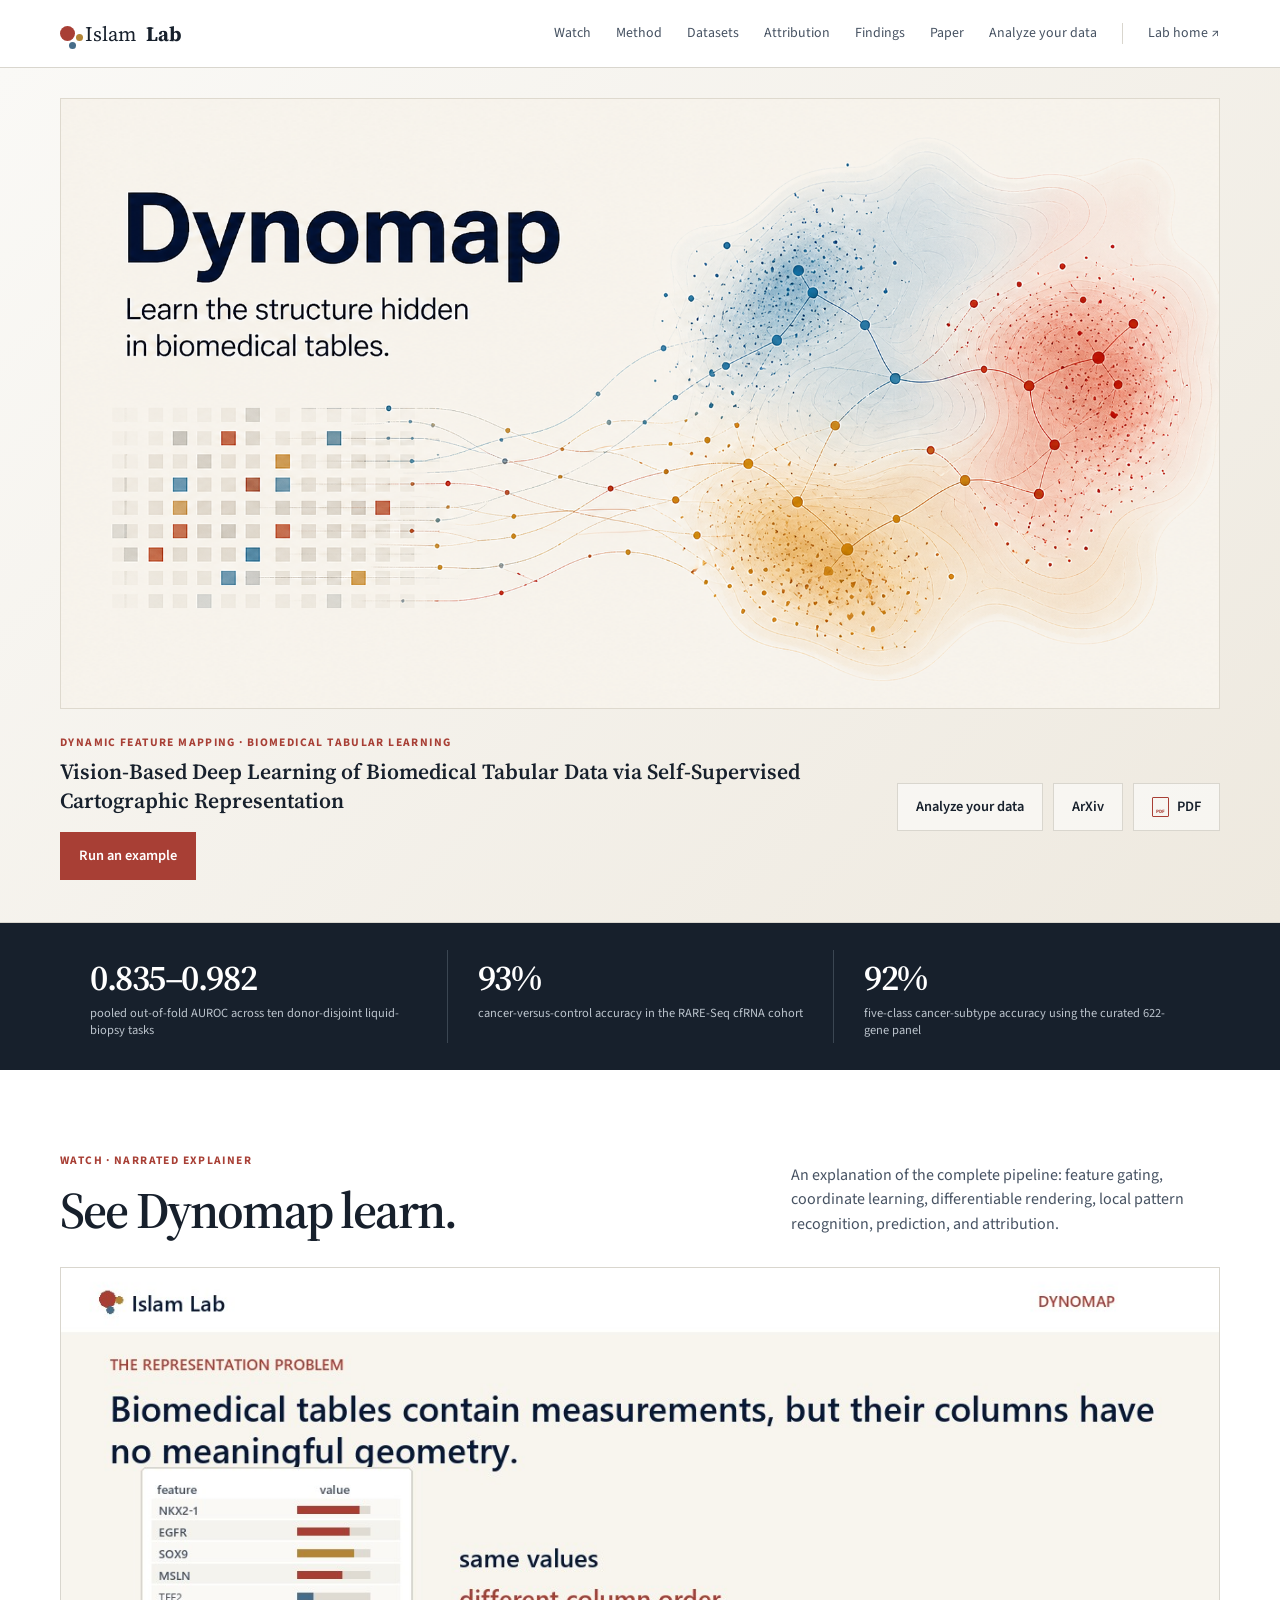
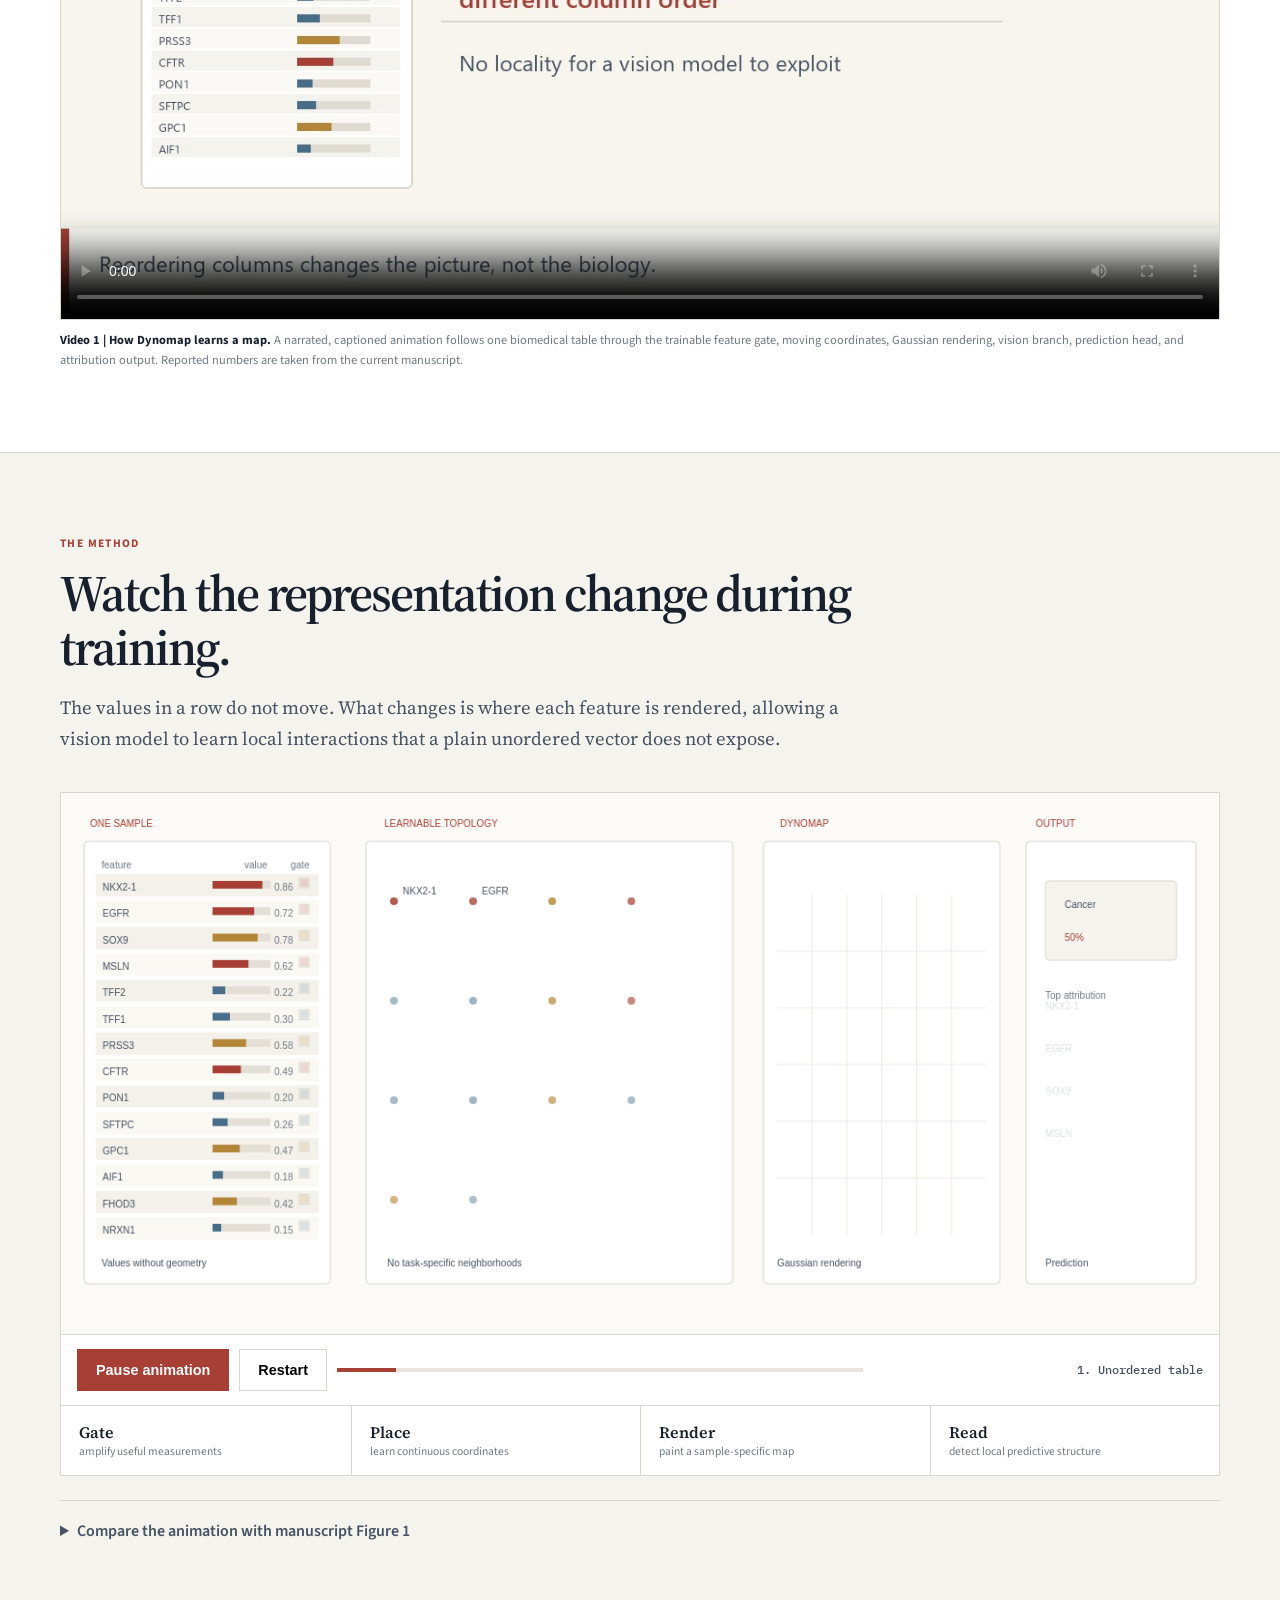
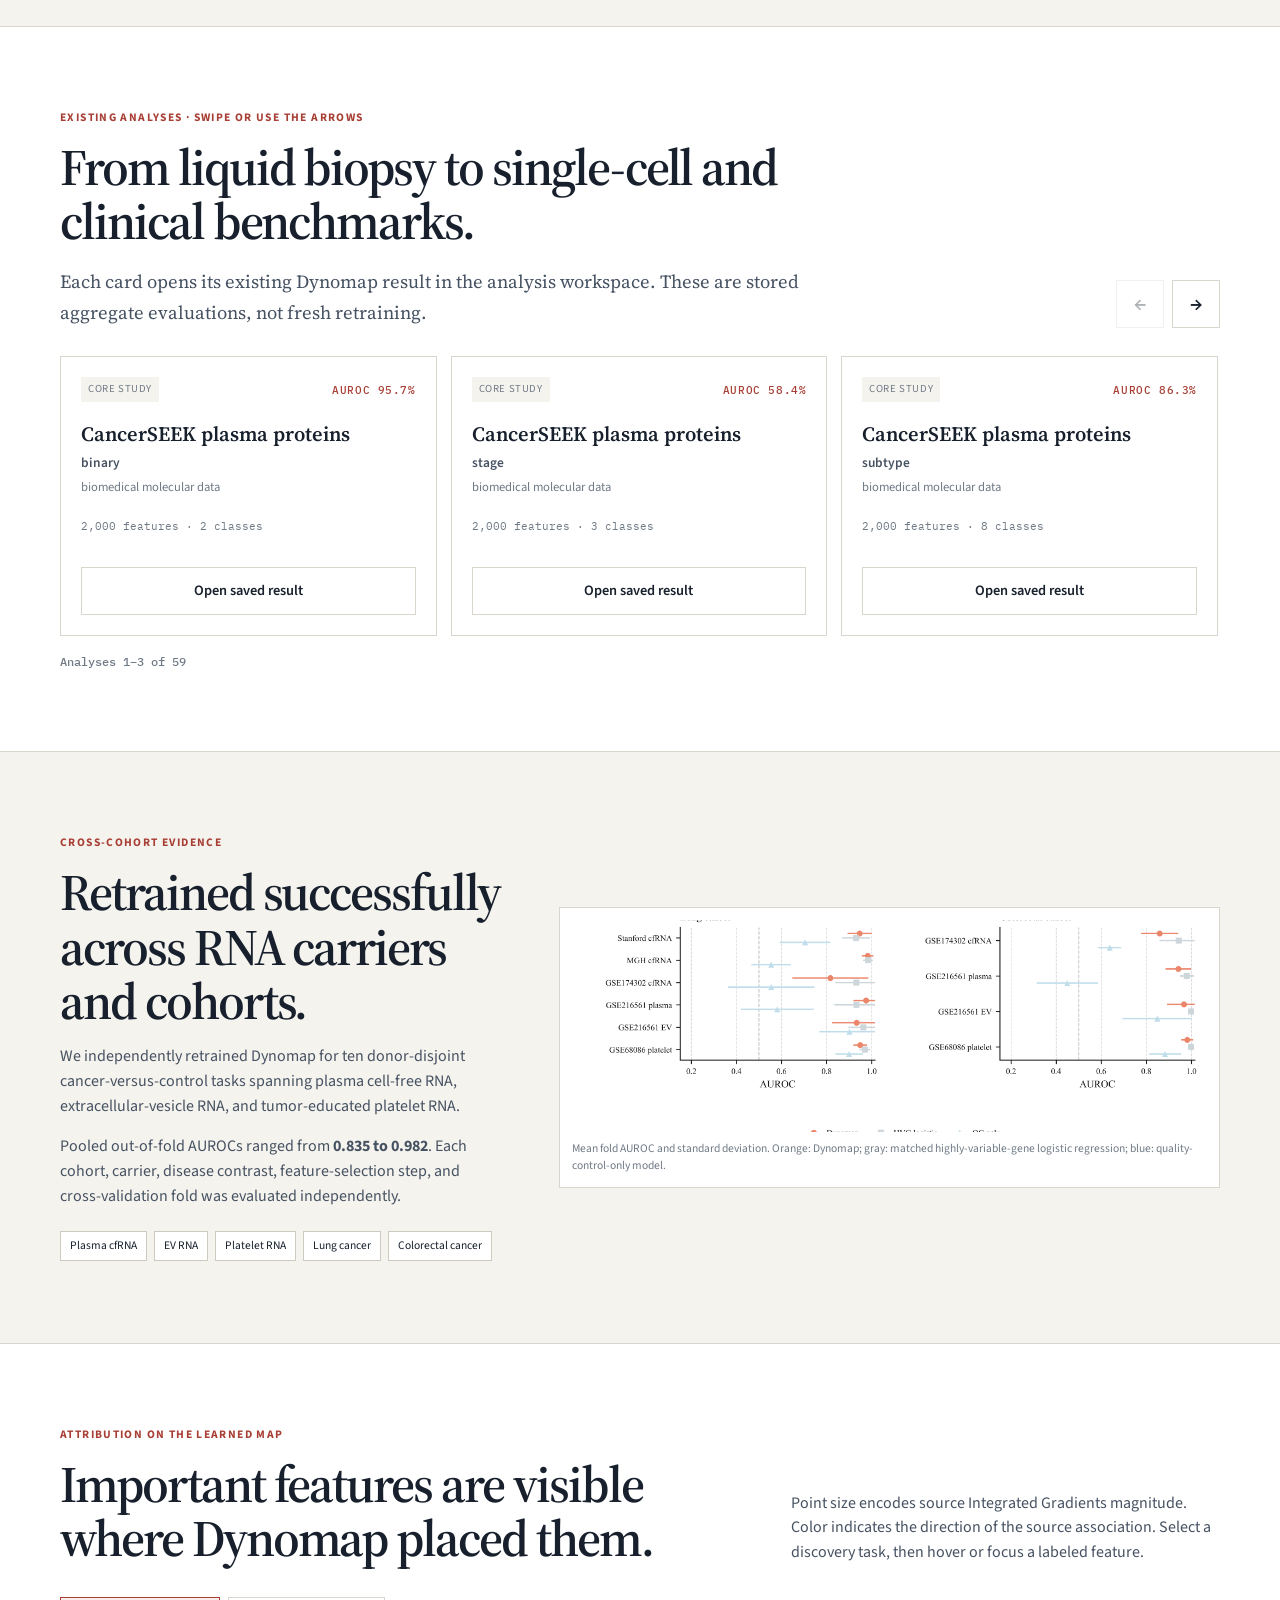
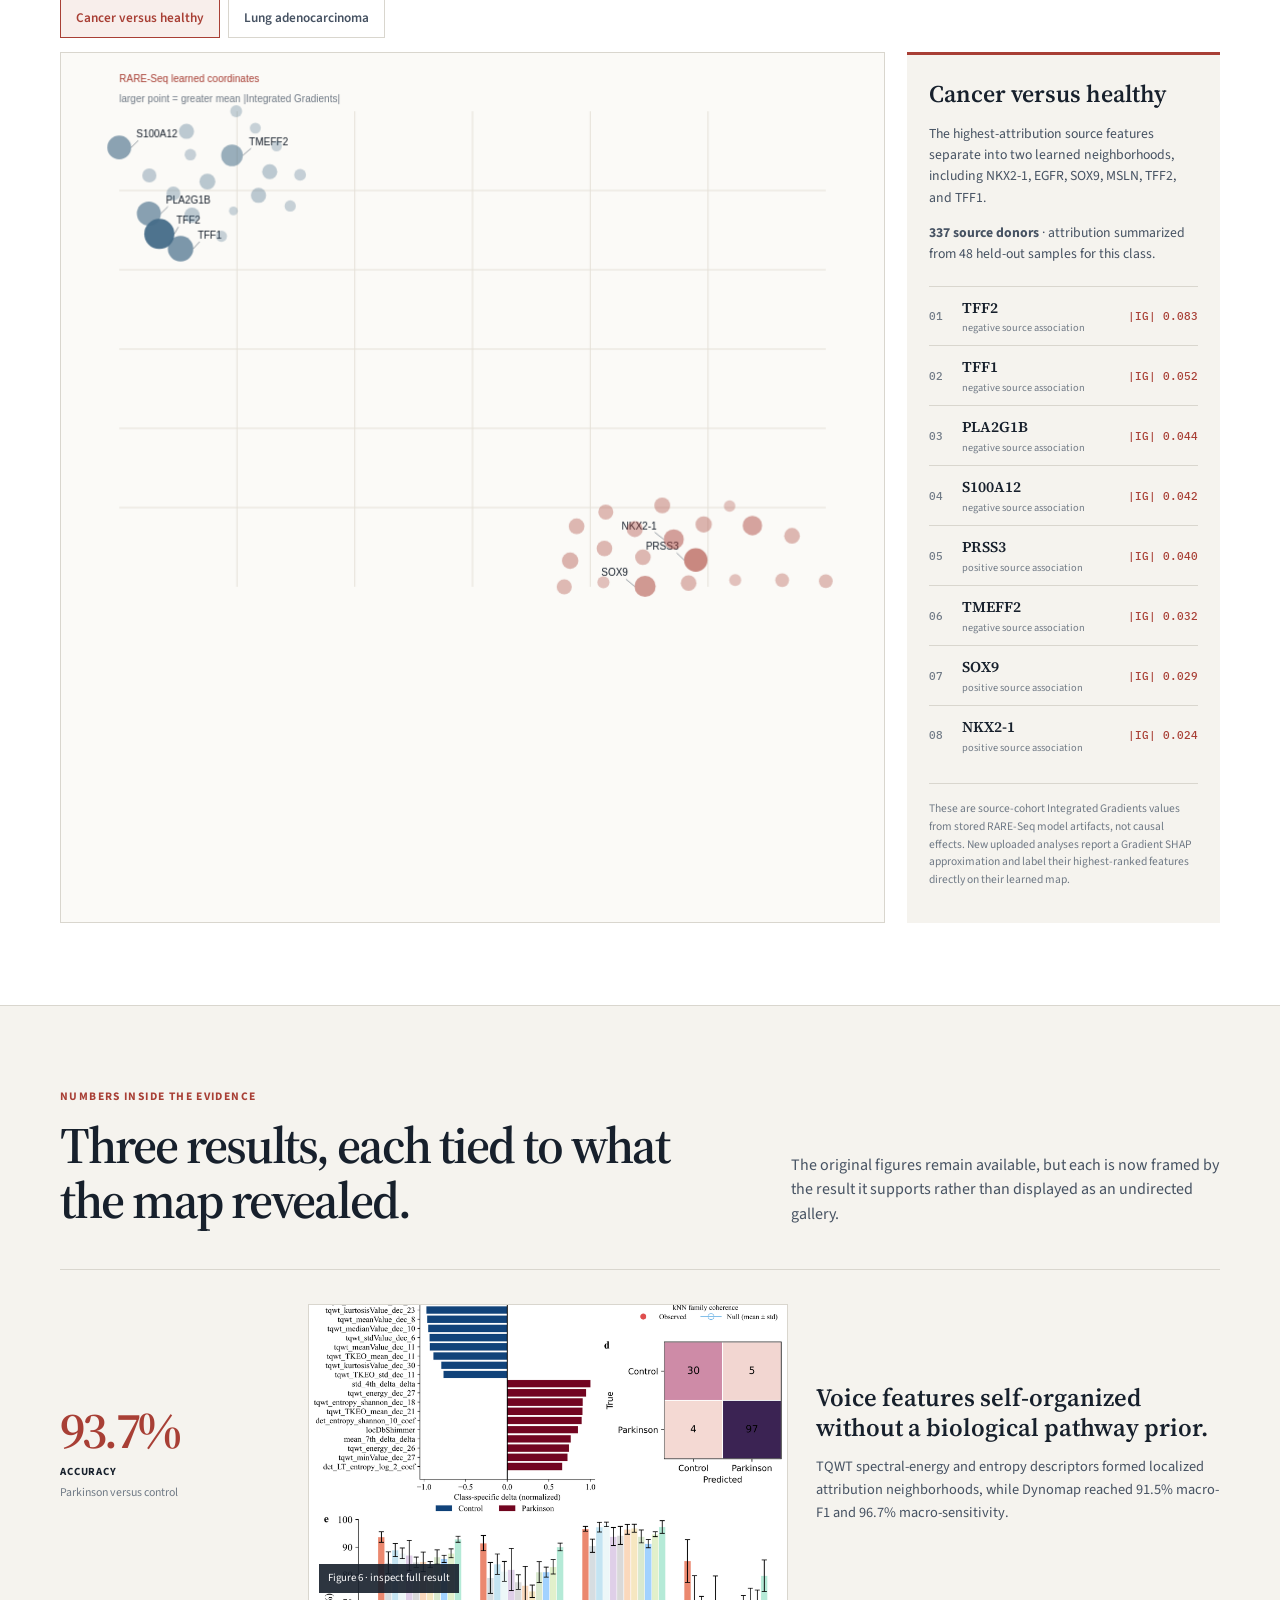
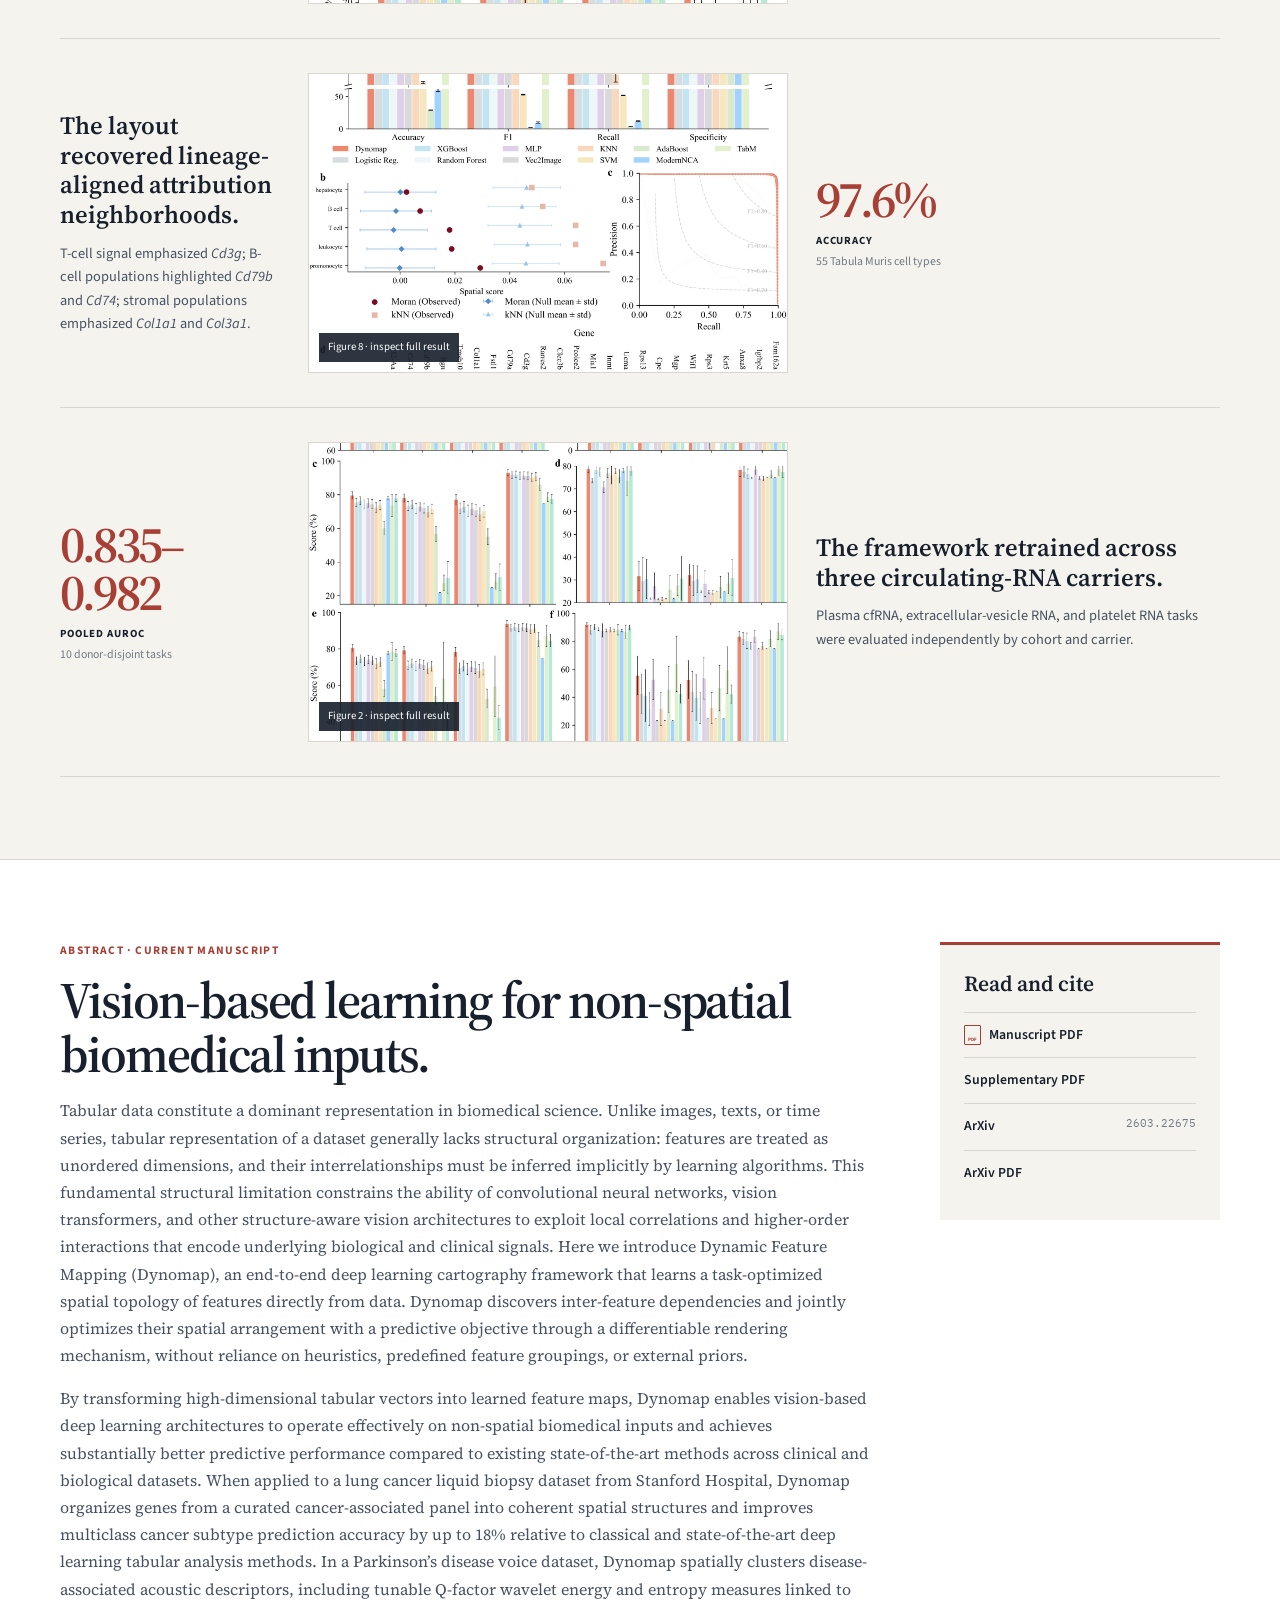
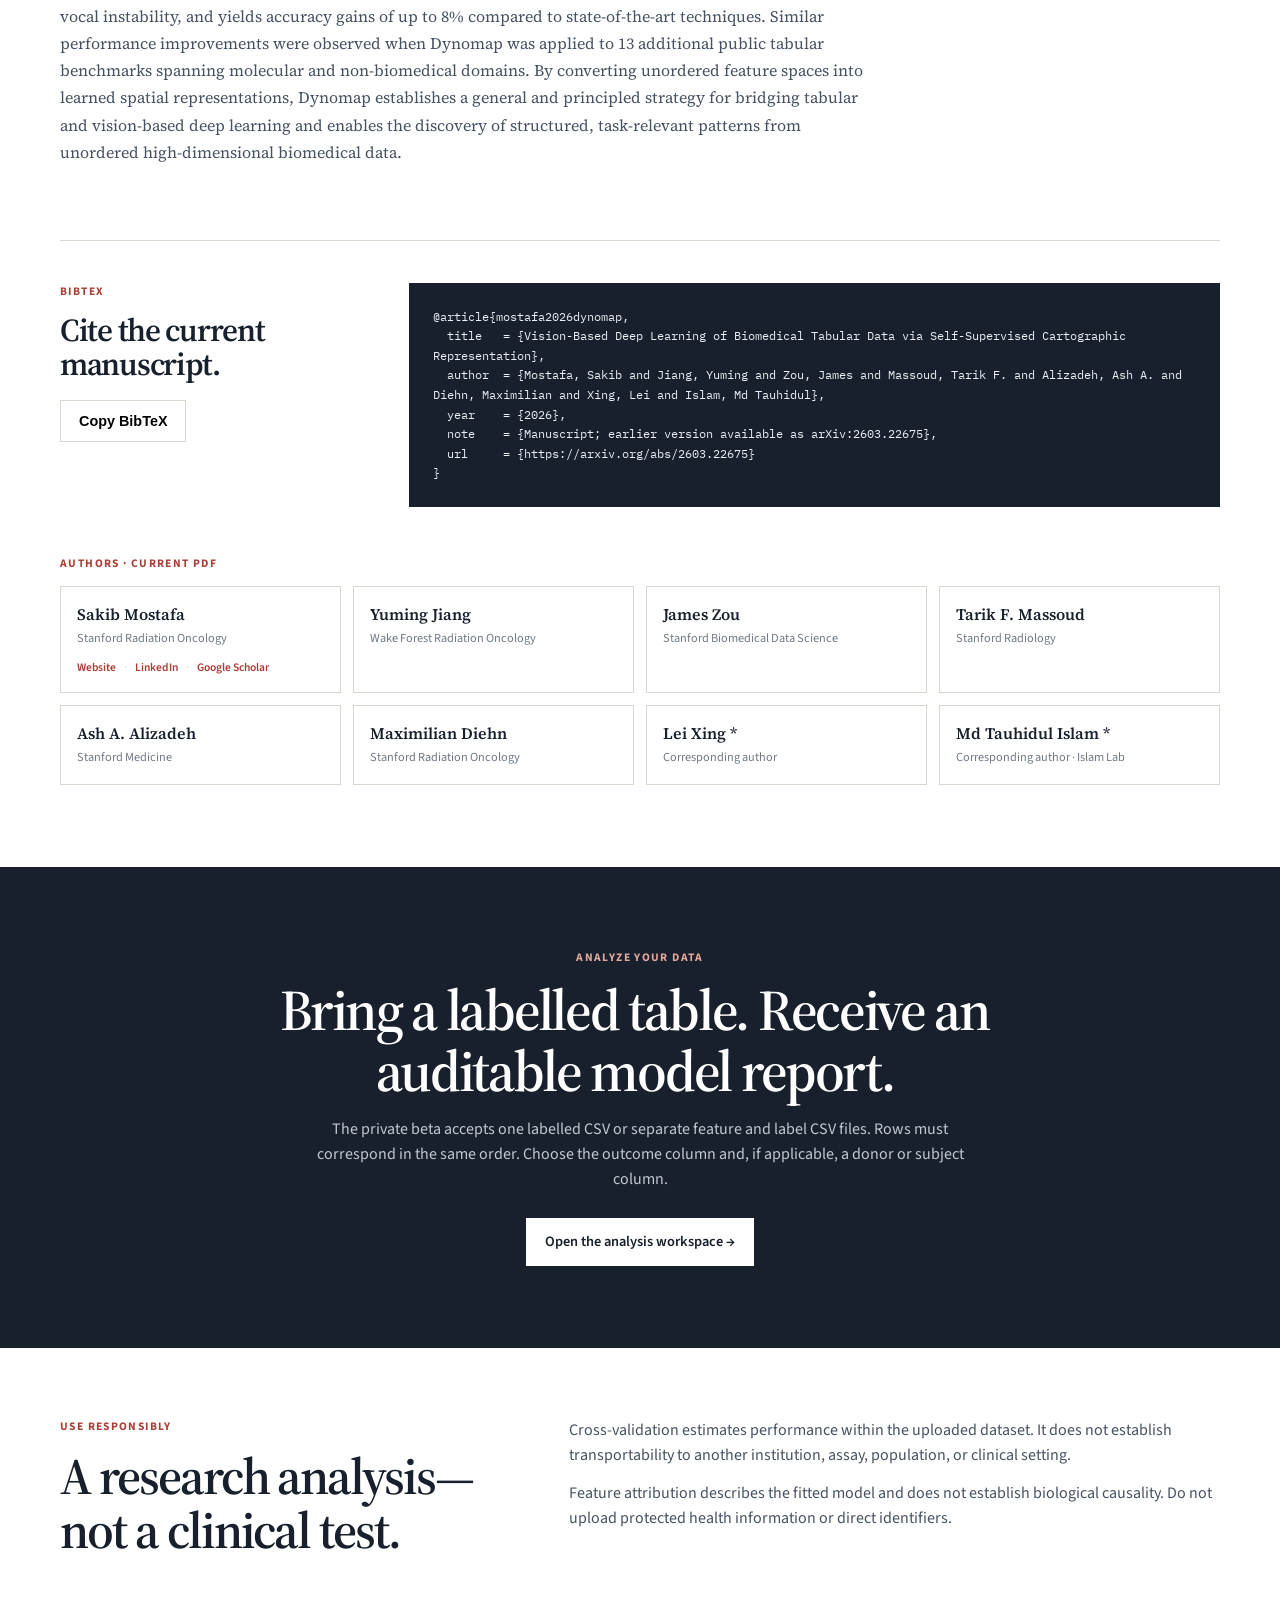
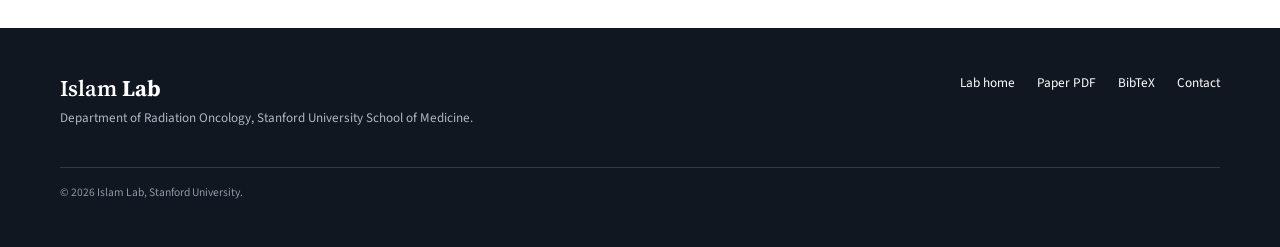
==== commit 873bcbe4: "Polish Dynomap page and lab homepage" ====
--- a/dynomap/index.html
+++ b/dynomap/index.html
@@ -45,15 +45,13 @@
       <div>
         <div class="eyebrow">Dynamic feature mapping &middot; Biomedical tabular learning</div>
         <p class="paper-title">Vision-Based Deep Learning of Biomedical Tabular Data via Self-Supervised Cartographic Representation</p>
-        <p class="author-line">Sakib Mostafa, Yuming Jiang, James Zou, Tarik F. Massoud, Ash A. Alizadeh, Maximilian Diehn, Lei Xing, and Md Tauhidul Islam</p>
+        <a class="button primary cover-run" href="https://app.islamlab.org/dynomap/#examples">Run an example</a>
       </div>
       <div class="hero-actions">
-        <a class="button primary" href="https://app.islamlab.org/dynomap/#examples">Run an example</a>
         <a class="button ghost" href="https://app.islamlab.org/dynomap/#upload">Analyze your data</a>
-        <a class="button ghost" href="https://arxiv.org/abs/2603.22675">Earlier arXiv version</a>
-        <a class="button ghost" href="assets/Dynomap_Main.pdf">Current PDF</a>
-      </div>
-      <p class="beta-note">Current manuscript metadata shown above &middot; arXiv:2603.22675 is an earlier title and author version</p>
+        <a class="button ghost" href="https://arxiv.org/abs/2603.22675">ArXiv</a>
+        <a class="button ghost file-button" href="assets/Dynomap_Main.pdf"><span class="pdf-icon" aria-hidden="true"></span>PDF</a>
+      </div>
     </div>
   </div>
 </header>
@@ -70,8 +68,8 @@
 <section id="watch" class="watch-section">
   <div class="wrap">
     <div class="section-head compact-head">
-      <div><div class="eyebrow">Watch &middot; narrated explainer</div><h2>See Dynomap learn, not just the final figures.</h2></div>
-      <p>An animated explanation of the complete pipeline: feature gating, coordinate learning, differentiable rendering, local pattern recognition, prediction, and attribution.</p>
+      <div><div class="eyebrow">Watch &middot; narrated explainer</div><h2>See Dynomap learn.</h2></div>
+      <p>An explanation of the complete pipeline: feature gating, coordinate learning, differentiable rendering, local pattern recognition, prediction, and attribution.</p>
     </div>
     <figure class="paper-figure video-figure">
       <div class="media-frame"><video controls preload="metadata" playsinline poster="assets/dynomap-demo-poster.jpg" width="1280" height="720"><source src="assets/dynomap_demo.mp4" type="video/mp4"><track default kind="captions" srclang="en" label="English" src="assets/dynomap-demo-captions.vtt">Your browser cannot play this video. <a href="assets/dynomap_demo.mp4">Download it instead.</a></video></div>
@@ -169,11 +167,10 @@
       </div>
       <aside class="paper-links">
         <h3>Read and cite</h3>
-        <a href="assets/Dynomap_Main.pdf">Current manuscript PDF</a>
+        <a href="assets/Dynomap_Main.pdf"><span class="link-label"><span class="pdf-icon" aria-hidden="true"></span>Manuscript PDF</span></a>
         <a href="assets/DYNOMAP_Supplementary.pdf">Supplementary PDF</a>
-        <a href="https://arxiv.org/abs/2603.22675">Earlier arXiv version <span>2603.22675</span></a>
-        <a href="https://arxiv.org/pdf/2603.22675">Earlier arXiv PDF</a>
-        <p>The arXiv record currently has an earlier title and a shorter author list. The title, abstract and authors on this page are taken from the current manuscript PDF supplied for this site.</p>
+        <a href="https://arxiv.org/abs/2603.22675">ArXiv <span>2603.22675</span></a>
+        <a href="https://arxiv.org/pdf/2603.22675">ArXiv PDF</a>
       </aside>
     </div>
     <div class="citation-grid" id="cite">
@@ -188,7 +185,7 @@
     </div>
     <div class="authors-section">
       <div class="eyebrow">Authors &middot; current PDF</div>
-      <div class="author-grid"><span><b>Sakib Mostafa</b>Stanford Radiation Oncology</span><span><b>Yuming Jiang</b>Wake Forest Radiation Oncology</span><span><b>James Zou</b>Stanford Biomedical Data Science</span><span><b>Tarik F. Massoud</b>Stanford Radiology</span><span><b>Ash A. Alizadeh</b>Stanford Medicine</span><span><b>Maximilian Diehn</b>Stanford Radiation Oncology</span><span><b>Lei Xing *</b>Corresponding author</span><span><b>Md Tauhidul Islam *</b>Corresponding author &middot; Islam Lab</span></div>
+      <div class="author-grid"><span><b>Sakib Mostafa</b>Stanford Radiation Oncology<span class="author-links"><a href="https://sakibmostafa.com/" target="_blank" rel="noopener">Website</a><a href="https://www.linkedin.com/in/sakib-mostafa/" target="_blank" rel="noopener">LinkedIn</a><a href="https://scholar.google.com/citations?hl=en&amp;user=iDKl2-AAAAAJ" target="_blank" rel="noopener">Google Scholar</a></span></span><span><b>Yuming Jiang</b>Wake Forest Radiation Oncology</span><span><b>James Zou</b>Stanford Biomedical Data Science</span><span><b>Tarik F. Massoud</b>Stanford Radiology</span><span><b>Ash A. Alizadeh</b>Stanford Medicine</span><span><b>Maximilian Diehn</b>Stanford Radiation Oncology</span><span><b>Lei Xing *</b>Corresponding author</span><span><b>Md Tauhidul Islam *</b>Corresponding author &middot; Islam Lab</span></div>
     </div>
   </div>
 </section>
@@ -215,7 +212,7 @@
 <footer>
   <div class="wrap footer-grid">
     <div><div class="footer-brand">Islam <b>Lab</b></div><p>Department of Radiation Oncology, Stanford University School of Medicine.</p></div>
-    <div class="footer-links"><a href="/">Lab home</a><a href="/scvision/">scVision</a><a href="assets/Dynomap_Main.pdf">Paper PDF</a><a href="#cite">BibTeX</a><a href="mailto:tauhid@stanford.edu">Contact</a></div>
+    <div class="footer-links"><a href="/">Lab home</a><a href="assets/Dynomap_Main.pdf">Paper PDF</a><a href="#cite">BibTeX</a><a href="mailto:tauhid@stanford.edu">Contact</a></div>
     <div class="fine">&copy; 2026 Islam Lab, Stanford University.</div>
   </div>
 </footer>
--- a/dynomap/style.css
+++ b/dynomap/style.css
@@ -20,4 +20,11 @@
 
 @media(max-width:900px){.pipeline-legend{grid-template-columns:repeat(2,1fr)}.pipeline-legend li:nth-child(3){border-left:0;border-top:1px solid var(--line)}.pipeline-legend li:nth-child(4){border-top:1px solid var(--line)}.attribution-grid{grid-template-columns:1fr}.finding-story,.finding-story.reverse{grid-template-columns:180px 1fr}.finding-story .finding-copy,.finding-story.reverse .finding-copy{grid-column:1/-1;order:3}.finding-story.reverse .finding-number{order:1}.finding-story.reverse .finding-visual{order:2}}
 @media(max-width:620px){.pipeline-controls{grid-template-columns:1fr 1fr}.pipeline-progress,.pipeline-controls output{grid-column:1/-1;width:100%;text-align:left}.pipeline-legend{grid-template-columns:1fr}.pipeline-legend li{border-left:0;border-top:1px solid var(--line)}.pipeline-legend li:first-child{border-top:0}.attribution-toolbar{display:grid}.finding-story,.finding-story.reverse{grid-template-columns:1fr}.finding-story .finding-number,.finding-story.reverse .finding-number,.finding-story .finding-visual,.finding-story.reverse .finding-visual{order:initial}.finding-story .finding-copy,.finding-story.reverse .finding-copy{grid-column:auto;order:initial}.finding-visual{height:260px}}
+
+/* Clean cover actions, file marks, and bounded interactive copy */
+.cover-run{margin-top:16px}.file-button{display:inline-flex;align-items:center;gap:8px}.pdf-icon{position:relative;display:inline-grid;place-items:end center;width:17px;height:20px;border:1.5px solid currentColor;border-radius:1px;color:var(--accent);flex:0 0 auto}.pdf-icon:after{content:"PDF";padding-bottom:2px;font:700 5px/1 var(--sans);letter-spacing:-.02em}.paper-links .link-label{display:inline-flex;align-items:center;gap:8px;font:600 .86rem var(--sans);color:inherit}.paper-links .link-label .pdf-icon{font:initial;color:var(--accent)}
+.author-grid>span{min-width:0}.author-grid .author-links{display:flex;gap:8px;flex-wrap:wrap;margin-top:11px;padding:0;border:0;color:inherit}.author-links a{color:var(--accent);font-weight:600;font-size:.72rem}.author-links a:not(:last-child):after{content:"\00b7";color:var(--line);margin-left:8px}
+.pipeline-explainer{min-width:0}.pipeline-controls{grid-template-columns:auto auto minmax(100px,1fr) minmax(180px,330px)}.pipeline-controls output{min-width:0;max-width:330px;line-height:1.35;overflow-wrap:anywhere}.pipeline-legend{grid-template-columns:repeat(4,minmax(0,1fr))}.pipeline-legend li{min-width:0}.pipeline-legend span{overflow-wrap:anywhere}
+@media(max-width:800px){.cover-callout{grid-template-columns:1fr}.cover-callout .hero-actions{justify-content:flex-start}.pipeline-controls{grid-template-columns:auto auto minmax(80px,1fr)}.pipeline-controls output{grid-column:1/-1;max-width:none;text-align:left}}
+@media(max-width:620px){.cover-callout .hero-actions{display:flex}.cover-callout .button{text-align:center}.pipeline-controls{grid-template-columns:1fr 1fr}.pipeline-progress,.pipeline-controls output{grid-column:1/-1;width:100%;text-align:left}}
 @media(prefers-reduced-motion:reduce){html{scroll-behavior:auto}.finding-visual img{transition:none}}
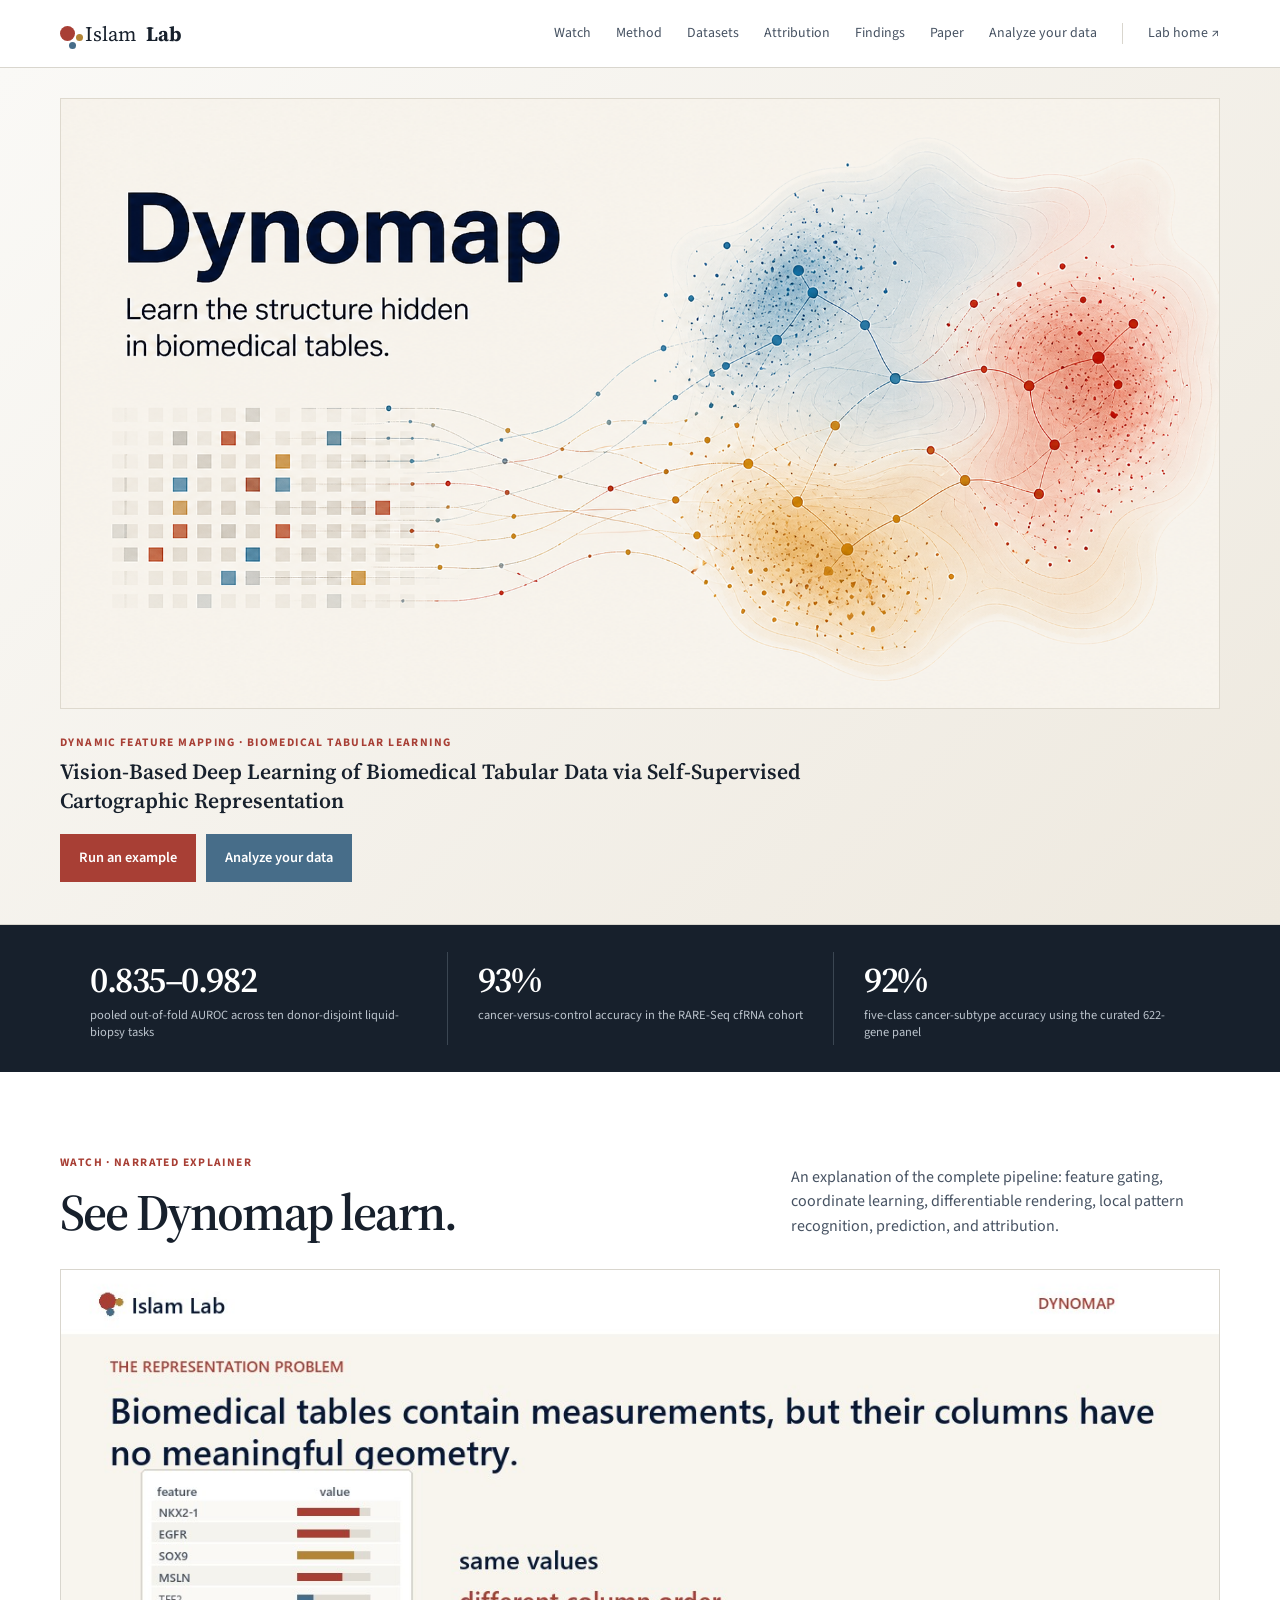
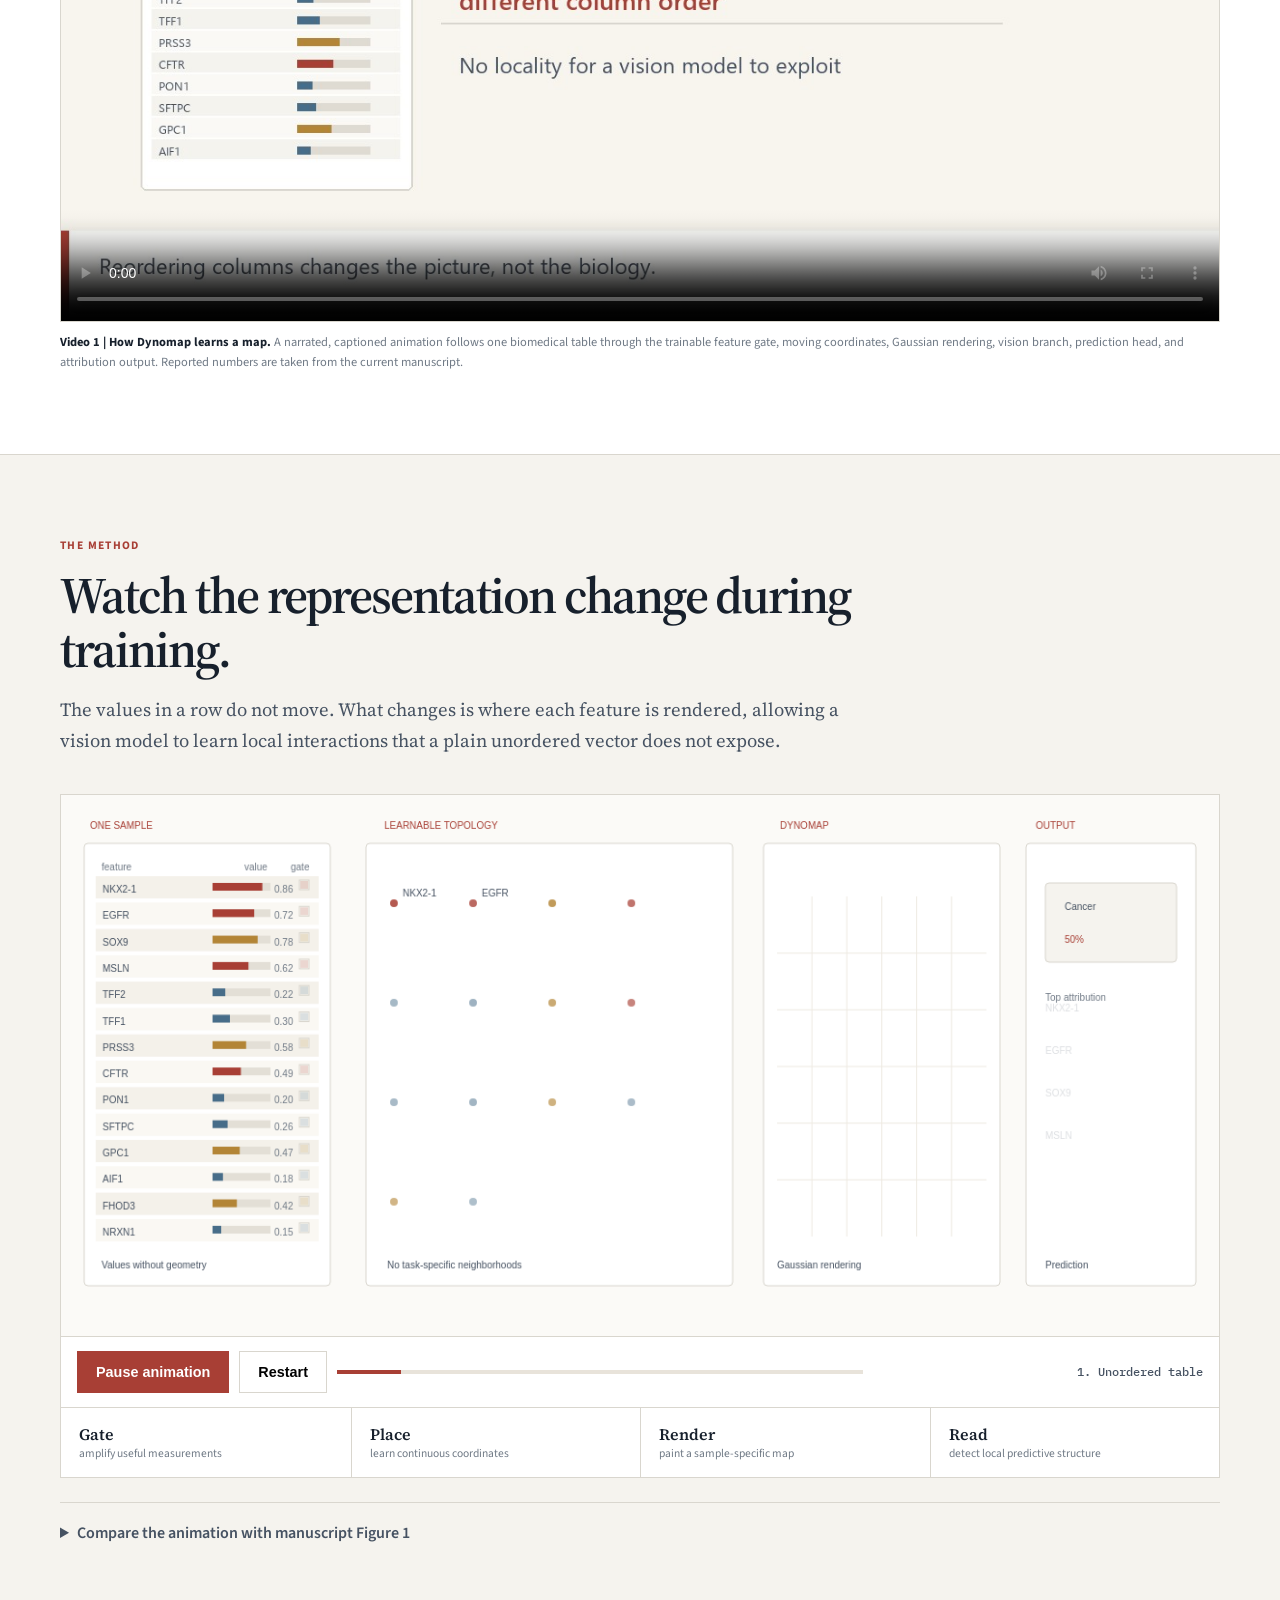
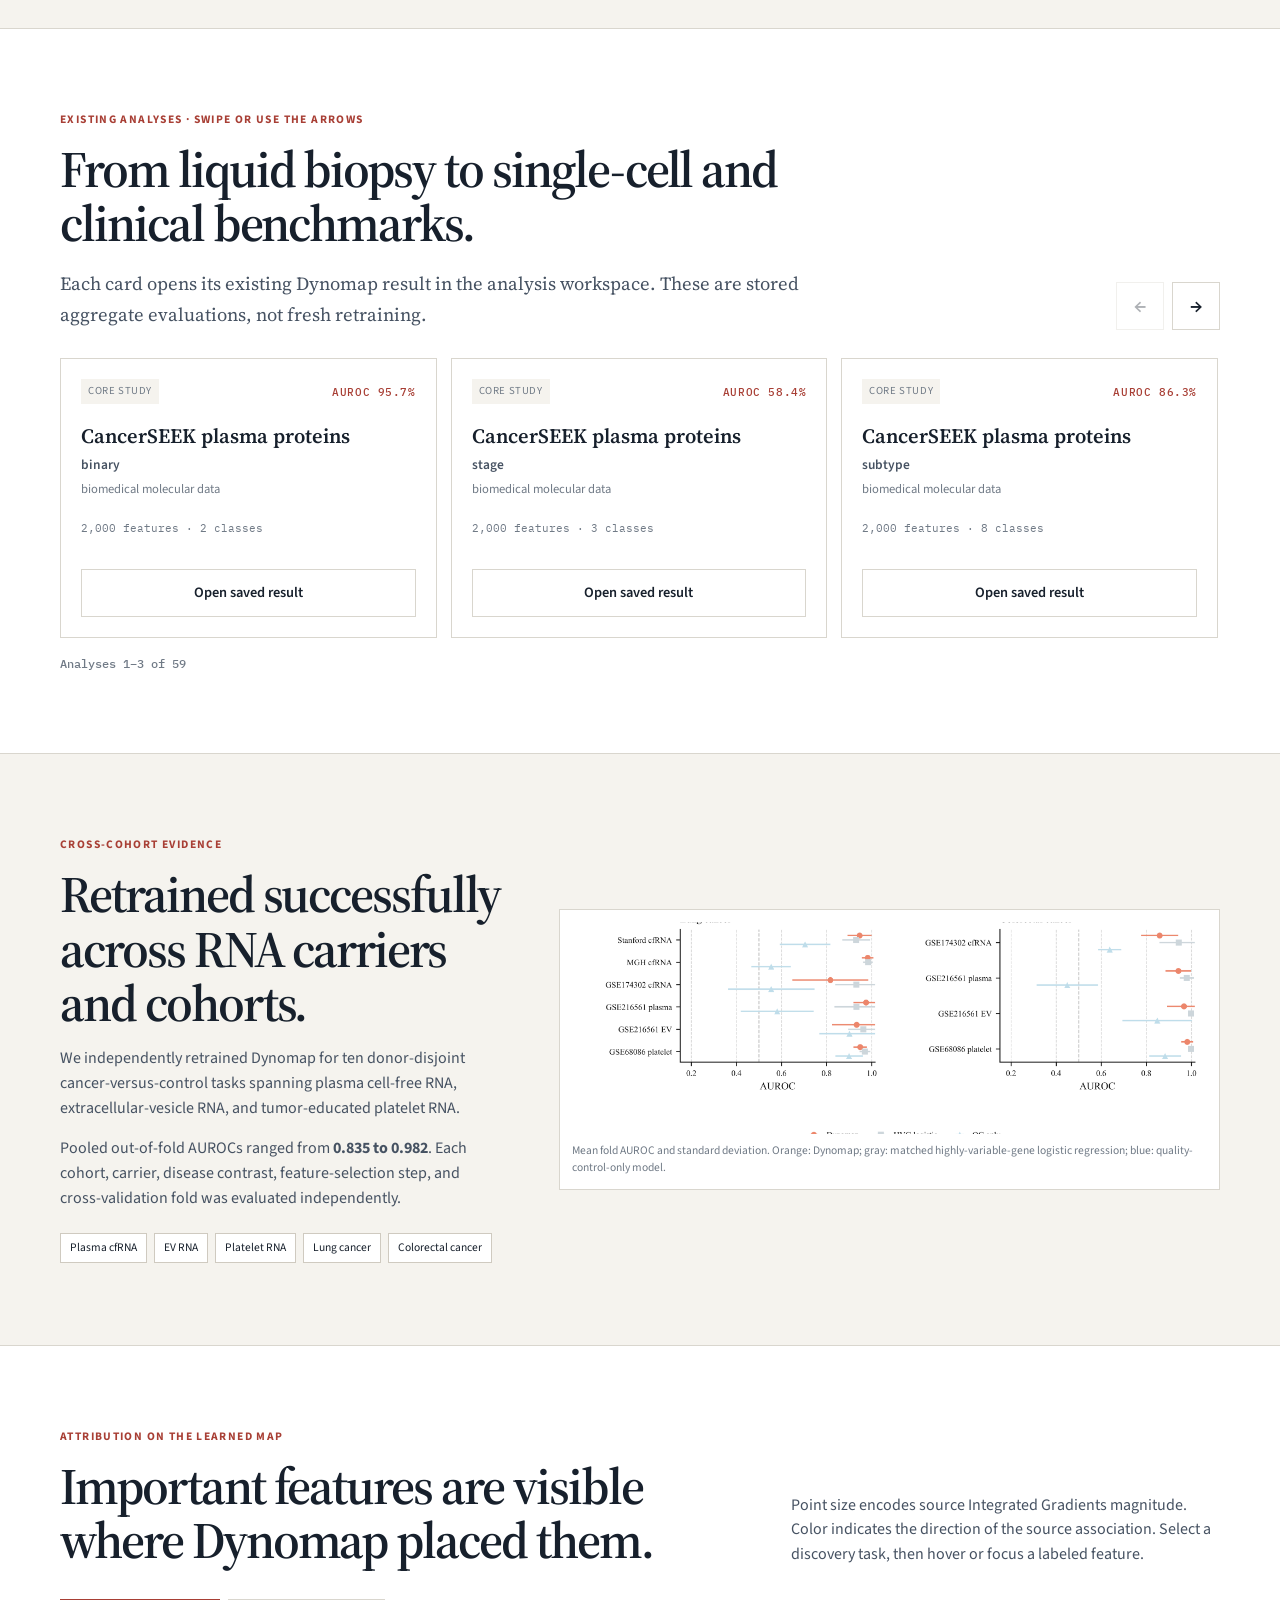
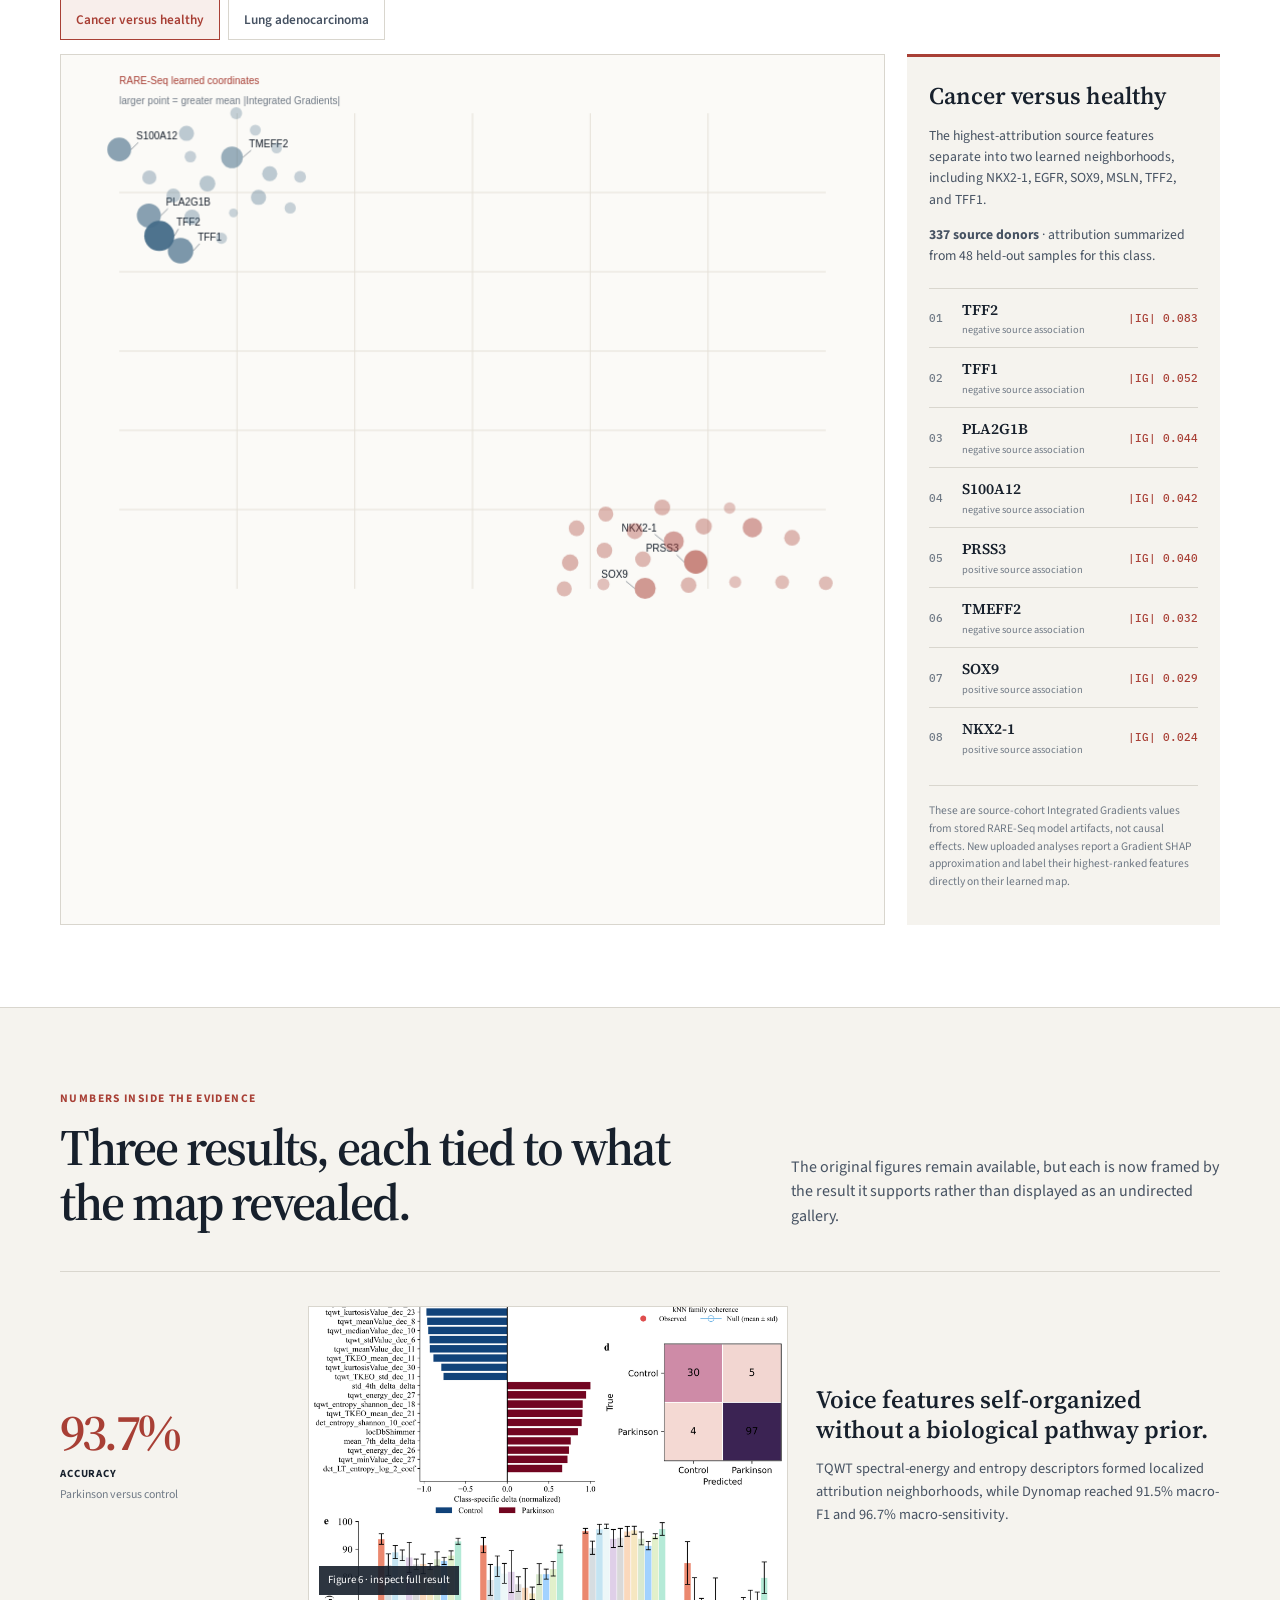
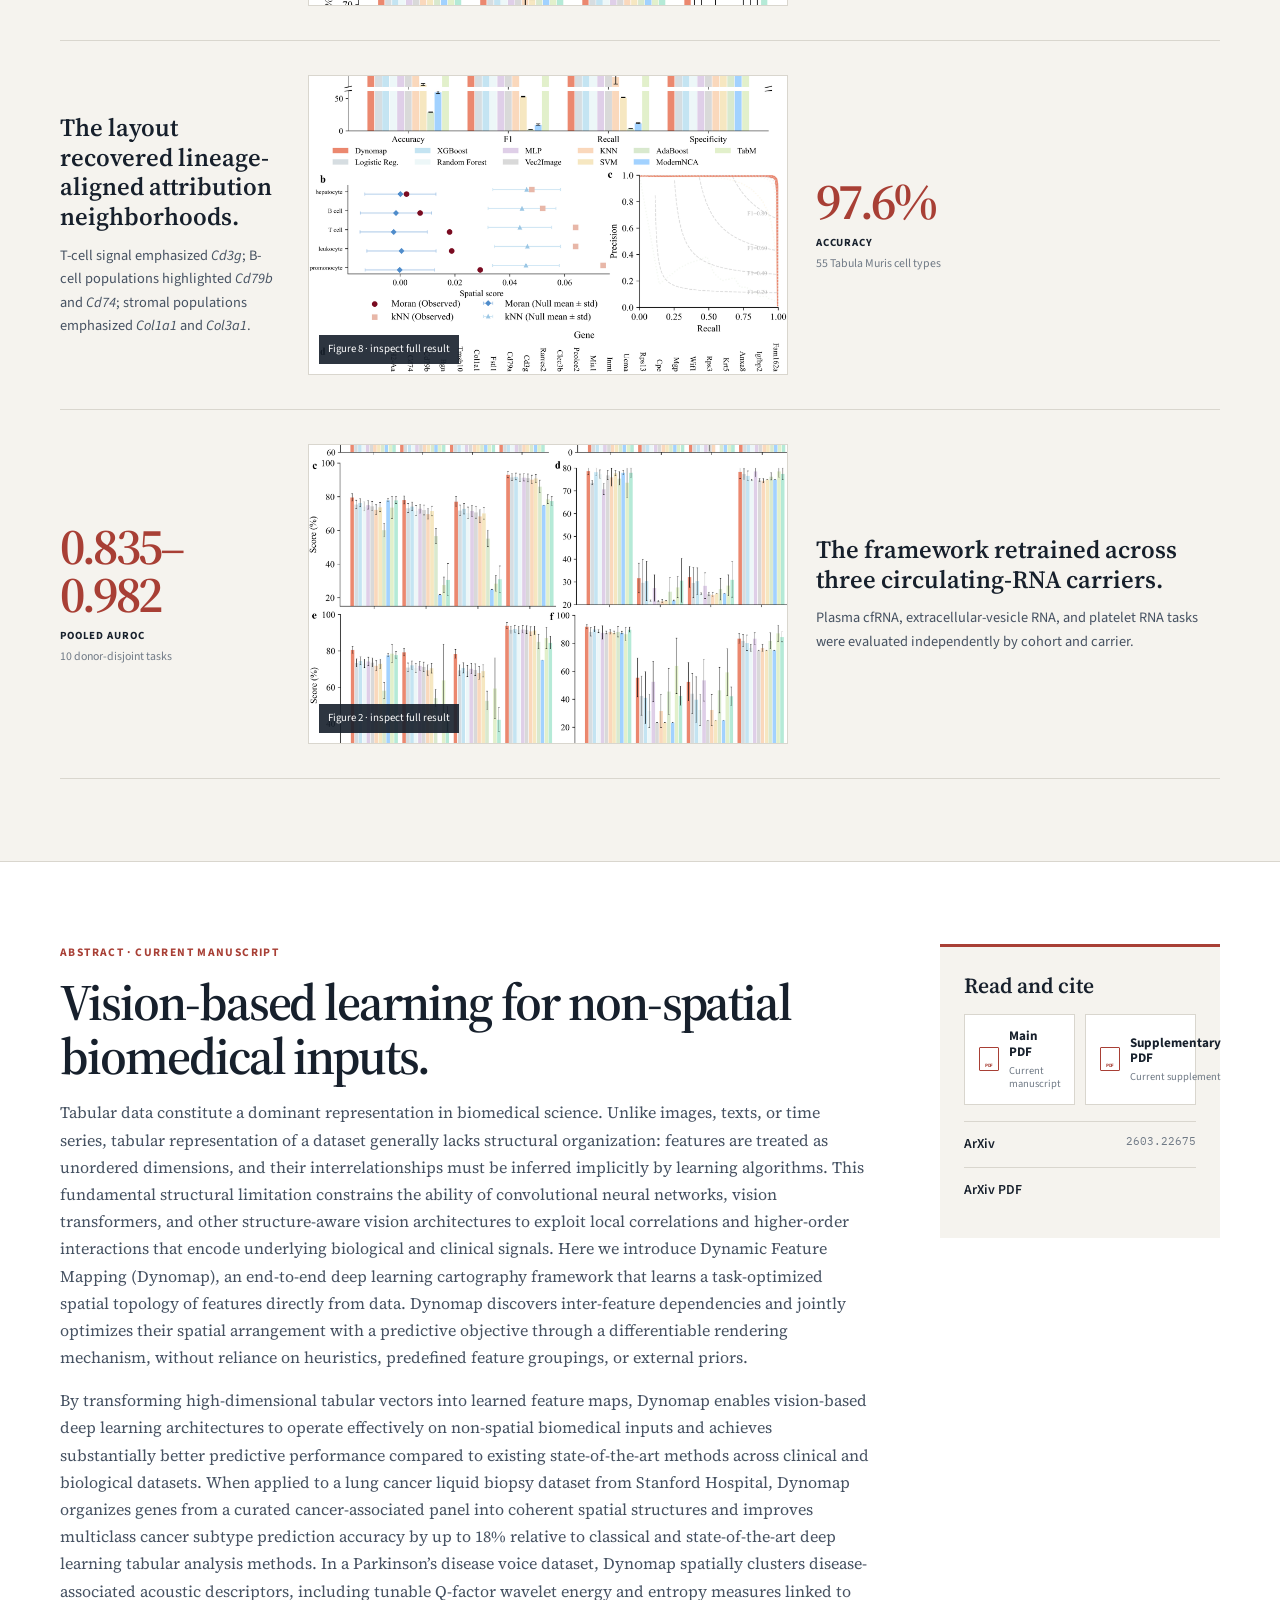
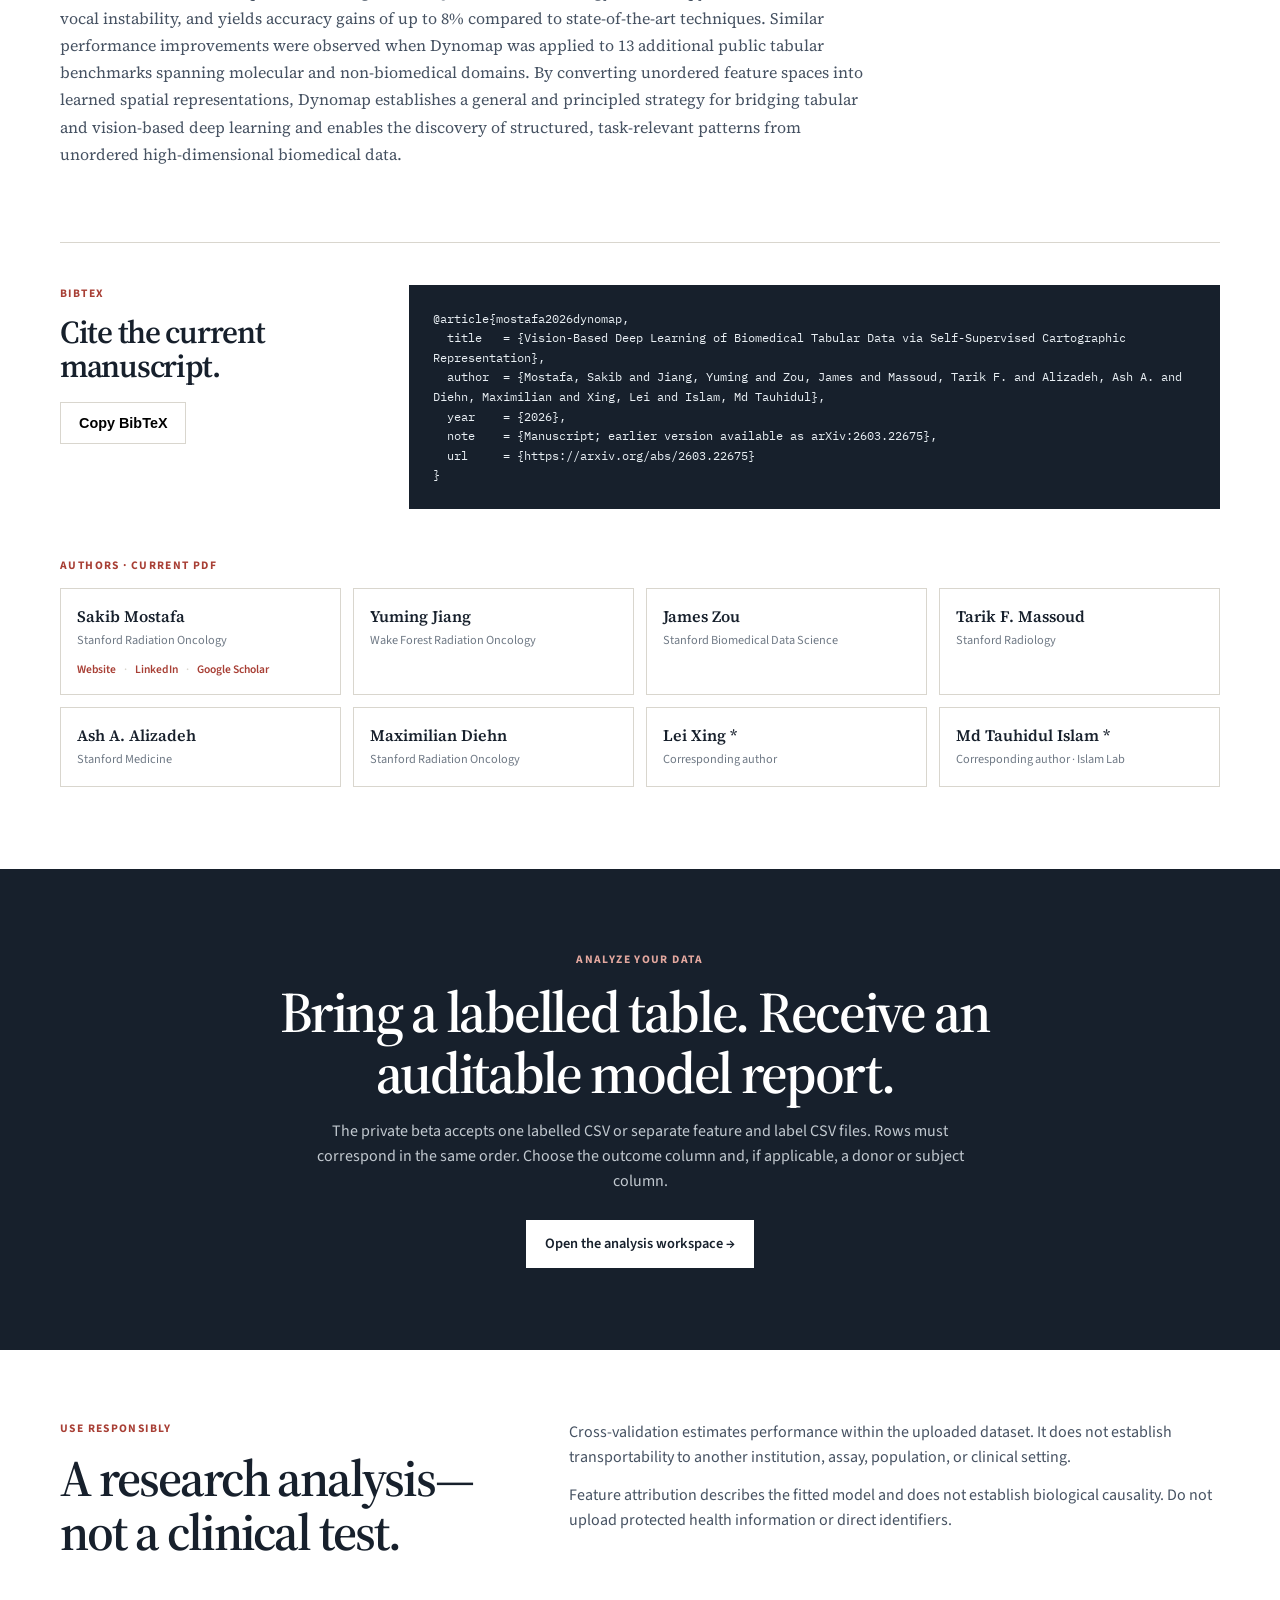
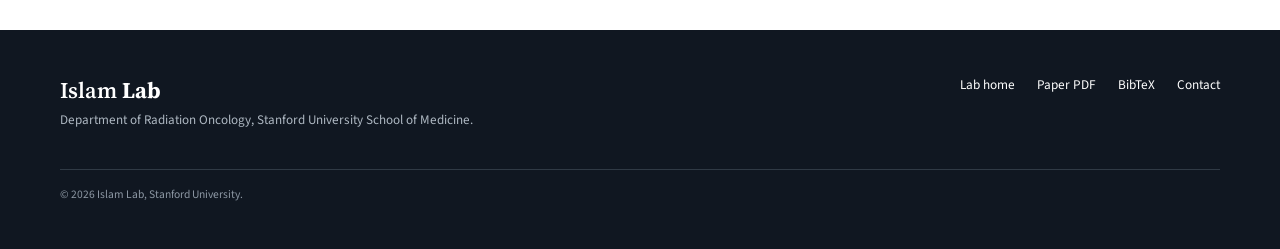
==== commit 87524048: "Pair Dynomap actions and surface both PDFs" ====
--- a/dynomap/index.html
+++ b/dynomap/index.html
@@ -45,12 +45,10 @@
       <div>
         <div class="eyebrow">Dynamic feature mapping &middot; Biomedical tabular learning</div>
         <p class="paper-title">Vision-Based Deep Learning of Biomedical Tabular Data via Self-Supervised Cartographic Representation</p>
-        <a class="button primary cover-run" href="https://app.islamlab.org/dynomap/#examples">Run an example</a>
-      </div>
-      <div class="hero-actions">
-        <a class="button ghost" href="https://app.islamlab.org/dynomap/#upload">Analyze your data</a>
-        <a class="button ghost" href="https://arxiv.org/abs/2603.22675">ArXiv</a>
-        <a class="button ghost file-button" href="assets/Dynomap_Main.pdf"><span class="pdf-icon" aria-hidden="true"></span>PDF</a>
+        <div class="cover-primary-actions">
+          <a class="button primary" href="https://app.islamlab.org/dynomap-dev/#examples">Run an example</a>
+          <a class="button analyze-button" href="https://app.islamlab.org/dynomap-dev/#upload">Analyze your data</a>
+        </div>
       </div>
     </div>
   </div>
@@ -167,8 +165,10 @@
       </div>
       <aside class="paper-links">
         <h3>Read and cite</h3>
-        <a href="assets/Dynomap_Main.pdf"><span class="link-label"><span class="pdf-icon" aria-hidden="true"></span>Manuscript PDF</span></a>
-        <a href="assets/DYNOMAP_Supplementary.pdf">Supplementary PDF</a>
+        <div class="paper-documents">
+          <a href="assets/Dynomap_Main.pdf"><span class="pdf-icon" aria-hidden="true"></span><span><b>Main PDF</b><small>Current manuscript</small></span></a>
+          <a href="assets/DYNOMAP_Supplementary.pdf"><span class="pdf-icon" aria-hidden="true"></span><span><b>Supplementary PDF</b><small>Current supplement</small></span></a>
+        </div>
         <a href="https://arxiv.org/abs/2603.22675">ArXiv <span>2603.22675</span></a>
         <a href="https://arxiv.org/pdf/2603.22675">ArXiv PDF</a>
       </aside>
--- a/dynomap/style.css
+++ b/dynomap/style.css
@@ -22,9 +22,9 @@
 @media(max-width:620px){.pipeline-controls{grid-template-columns:1fr 1fr}.pipeline-progress,.pipeline-controls output{grid-column:1/-1;width:100%;text-align:left}.pipeline-legend{grid-template-columns:1fr}.pipeline-legend li{border-left:0;border-top:1px solid var(--line)}.pipeline-legend li:first-child{border-top:0}.attribution-toolbar{display:grid}.finding-story,.finding-story.reverse{grid-template-columns:1fr}.finding-story .finding-number,.finding-story.reverse .finding-number,.finding-story .finding-visual,.finding-story.reverse .finding-visual{order:initial}.finding-story .finding-copy,.finding-story.reverse .finding-copy{grid-column:auto;order:initial}.finding-visual{height:260px}}
 
 /* Clean cover actions, file marks, and bounded interactive copy */
-.cover-run{margin-top:16px}.file-button{display:inline-flex;align-items:center;gap:8px}.pdf-icon{position:relative;display:inline-grid;place-items:end center;width:17px;height:20px;border:1.5px solid currentColor;border-radius:1px;color:var(--accent);flex:0 0 auto}.pdf-icon:after{content:"PDF";padding-bottom:2px;font:700 5px/1 var(--sans);letter-spacing:-.02em}.paper-links .link-label{display:inline-flex;align-items:center;gap:8px;font:600 .86rem var(--sans);color:inherit}.paper-links .link-label .pdf-icon{font:initial;color:var(--accent)}
+.cover-callout{grid-template-columns:minmax(0,820px)}.cover-primary-actions{display:flex;gap:10px;flex-wrap:wrap;margin-top:18px}.analyze-button{background:var(--blue);border-color:var(--blue);color:#fff}.analyze-button:hover{background:#35566f;border-color:#35566f}.file-button{display:inline-flex;align-items:center;gap:8px}.pdf-icon{position:relative;display:inline-grid;place-items:end center;width:17px;height:20px;border:1.5px solid currentColor;border-radius:1px;color:var(--accent);flex:0 0 auto}.pdf-icon:after{content:"PDF";padding-bottom:2px;font:700 5px/1 var(--sans);letter-spacing:-.02em}.paper-documents{display:grid;grid-template-columns:1fr 1fr;gap:10px;margin:4px 0 16px}.paper-documents>a{display:flex;align-items:center;gap:10px;min-width:0;padding:14px;background:#fff;border:1px solid var(--line)}.paper-documents b,.paper-documents small{display:block}.paper-documents b{font-size:.82rem;line-height:1.2}.paper-documents small{margin-top:3px;color:var(--muted);font-size:.66rem;line-height:1.25}.paper-documents .pdf-icon{width:20px;height:24px}
 .author-grid>span{min-width:0}.author-grid .author-links{display:flex;gap:8px;flex-wrap:wrap;margin-top:11px;padding:0;border:0;color:inherit}.author-links a{color:var(--accent);font-weight:600;font-size:.72rem}.author-links a:not(:last-child):after{content:"\00b7";color:var(--line);margin-left:8px}
 .pipeline-explainer{min-width:0}.pipeline-controls{grid-template-columns:auto auto minmax(100px,1fr) minmax(180px,330px)}.pipeline-controls output{min-width:0;max-width:330px;line-height:1.35;overflow-wrap:anywhere}.pipeline-legend{grid-template-columns:repeat(4,minmax(0,1fr))}.pipeline-legend li{min-width:0}.pipeline-legend span{overflow-wrap:anywhere}
 @media(max-width:800px){.cover-callout{grid-template-columns:1fr}.cover-callout .hero-actions{justify-content:flex-start}.pipeline-controls{grid-template-columns:auto auto minmax(80px,1fr)}.pipeline-controls output{grid-column:1/-1;max-width:none;text-align:left}}
-@media(max-width:620px){.cover-callout .hero-actions{display:flex}.cover-callout .button{text-align:center}.pipeline-controls{grid-template-columns:1fr 1fr}.pipeline-progress,.pipeline-controls output{grid-column:1/-1;width:100%;text-align:left}}
+@media(max-width:620px){.cover-primary-actions{display:grid;grid-template-columns:1fr 1fr}.cover-callout .button{text-align:center}.paper-documents{grid-template-columns:1fr}.pipeline-controls{grid-template-columns:1fr 1fr}.pipeline-progress,.pipeline-controls output{grid-column:1/-1;width:100%;text-align:left}}
 @media(prefers-reduced-motion:reduce){html{scroll-behavior:auto}.finding-visual img{transition:none}}
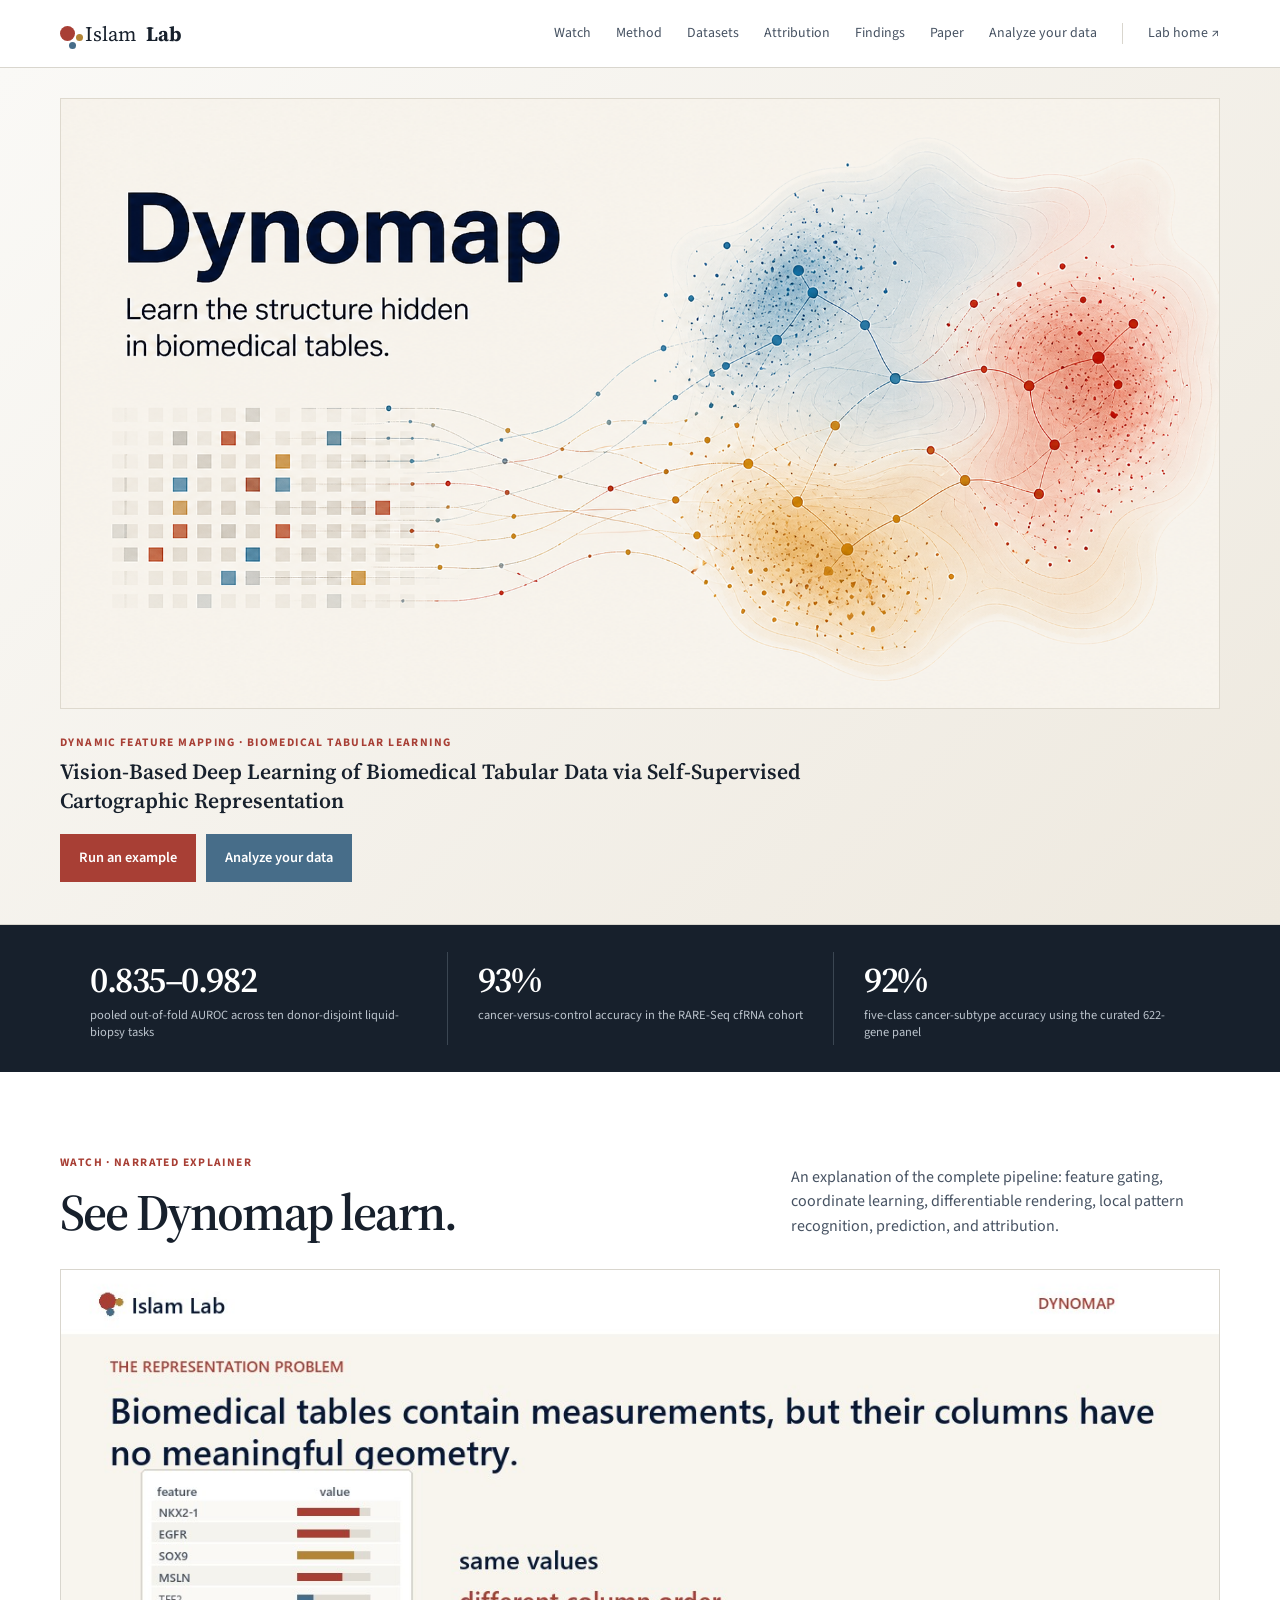
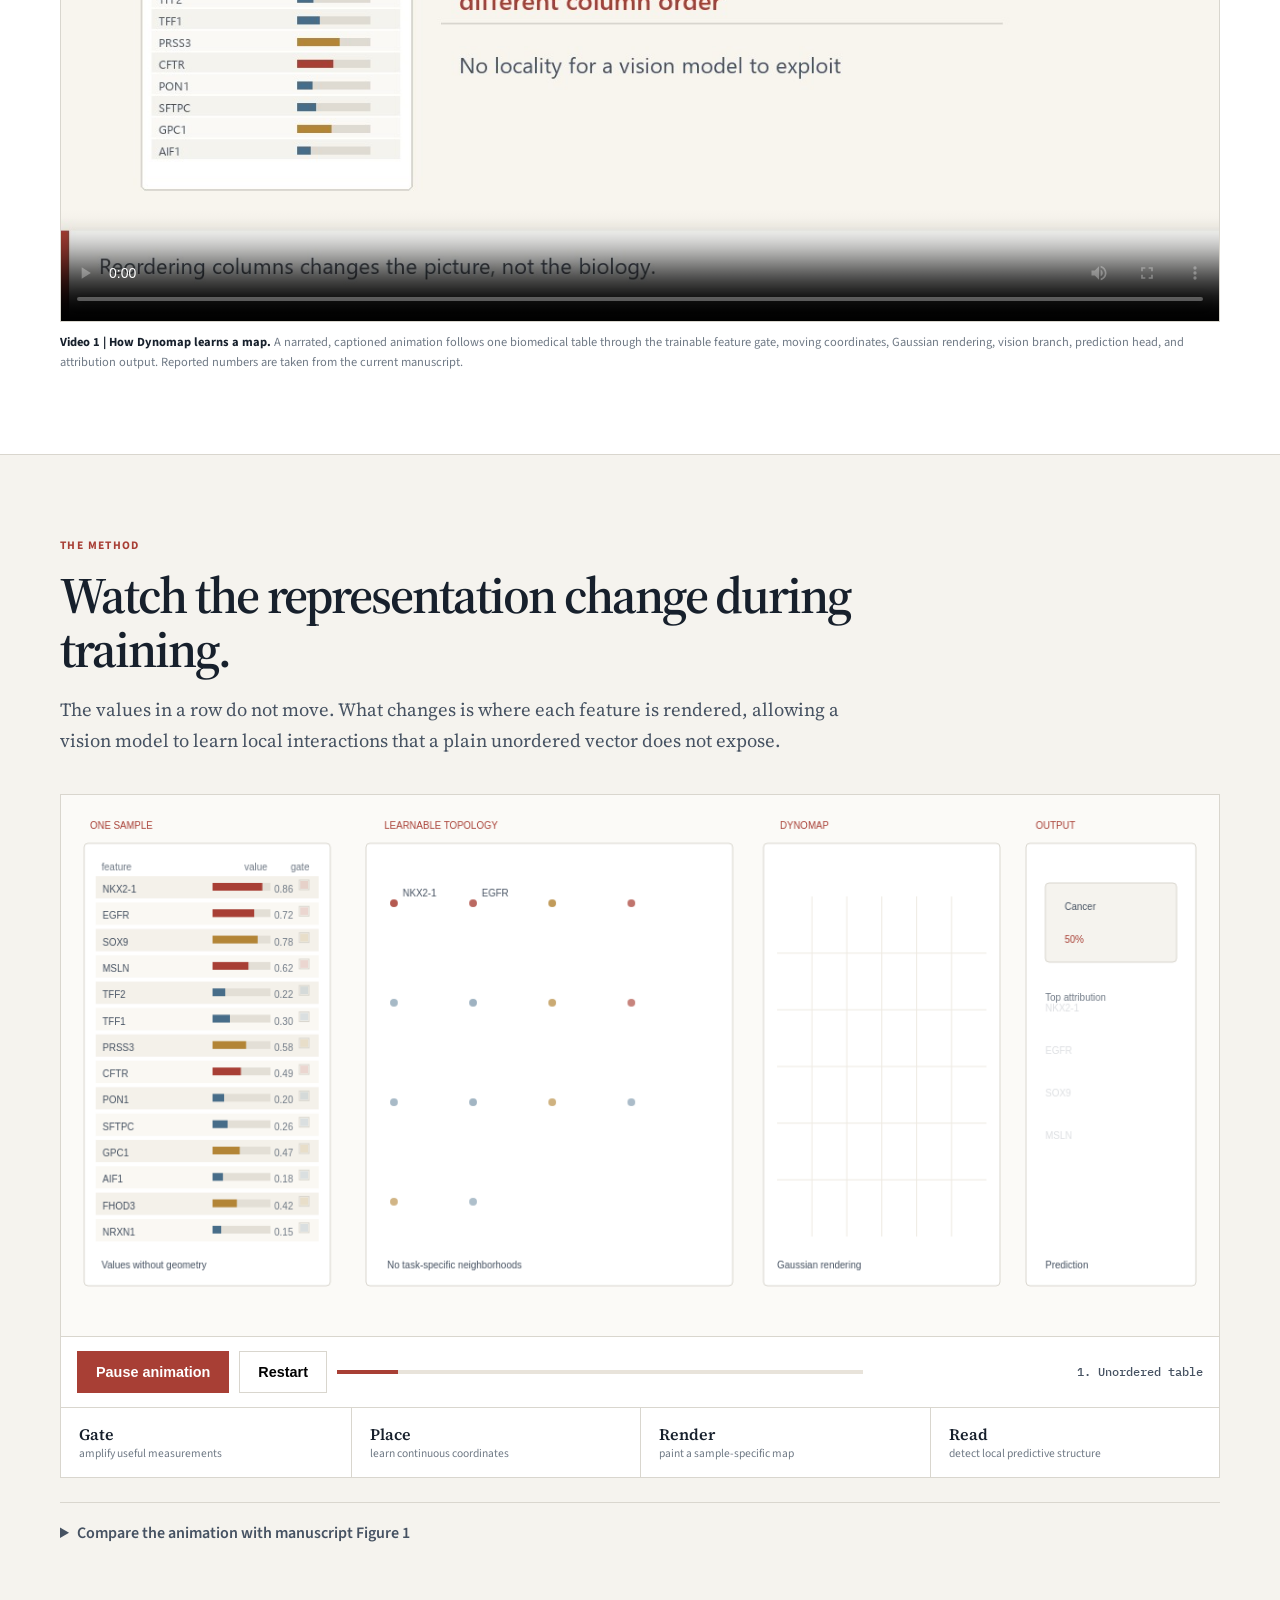
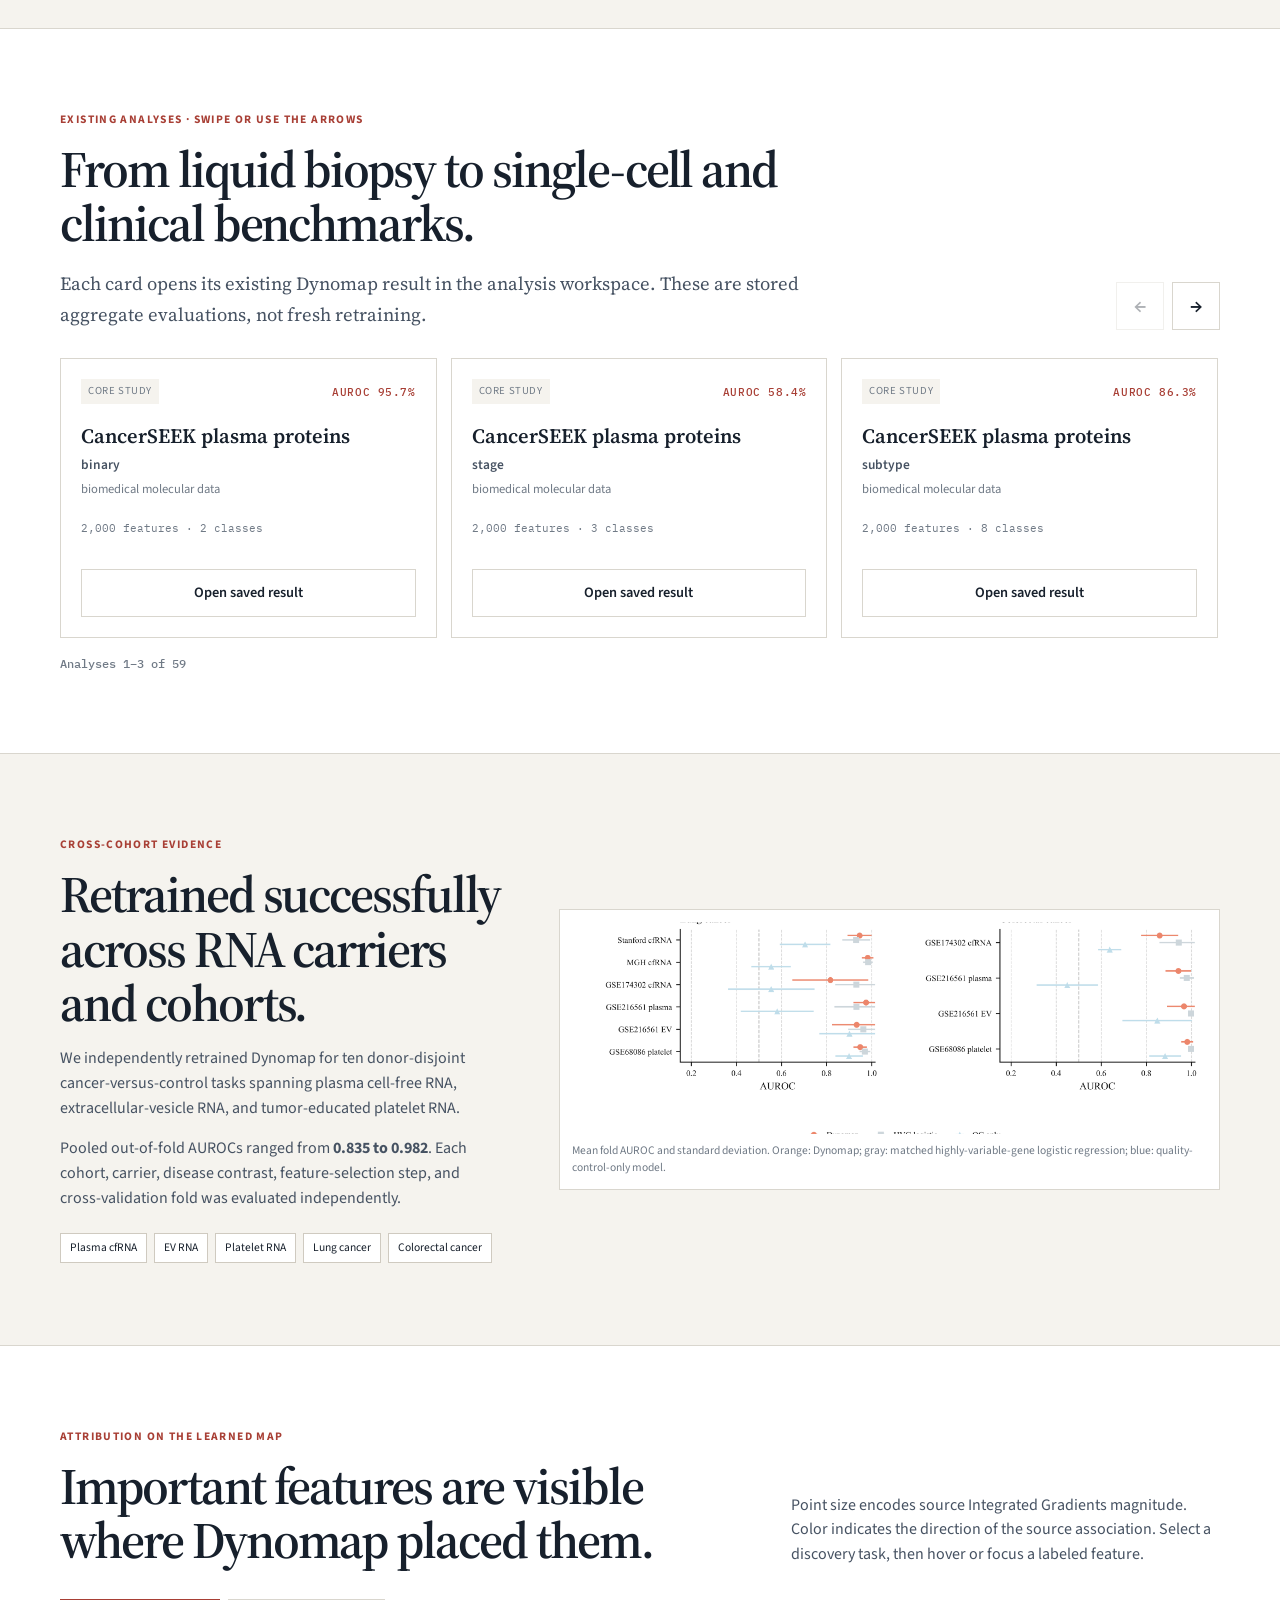
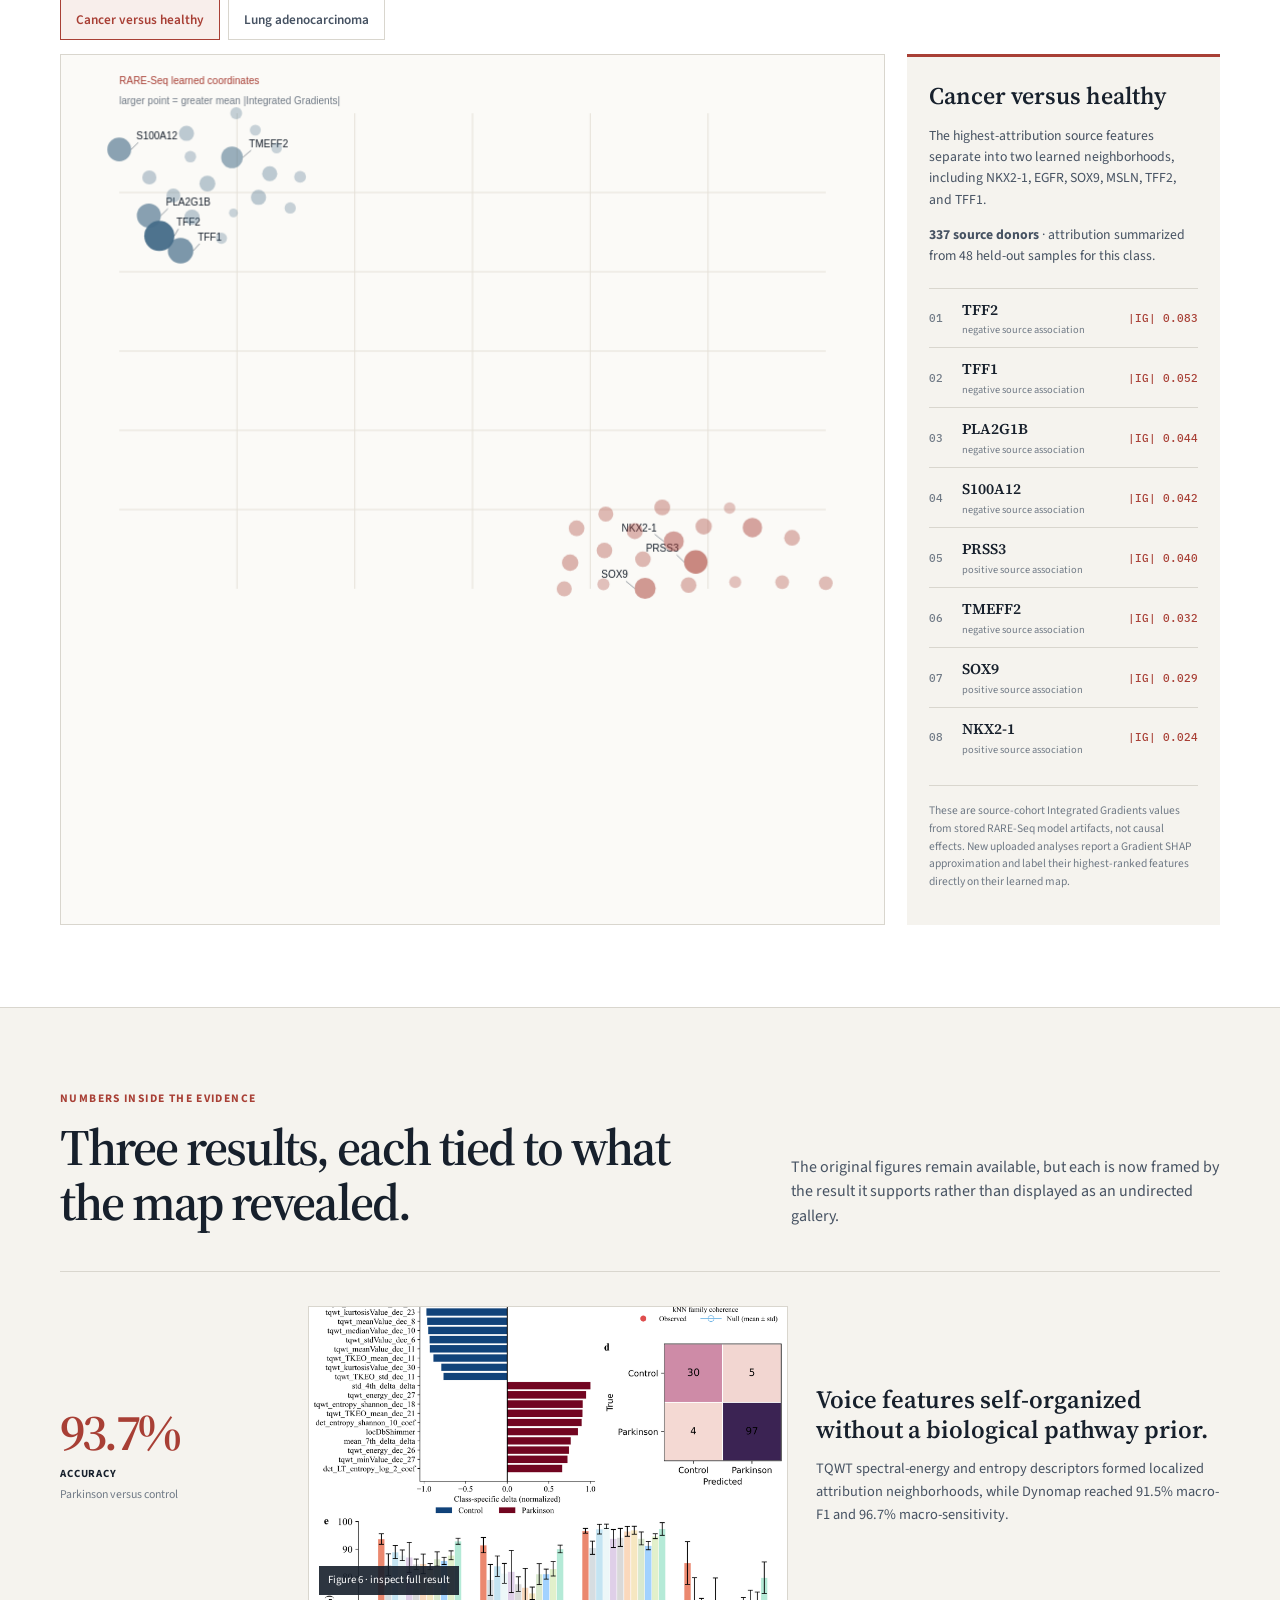
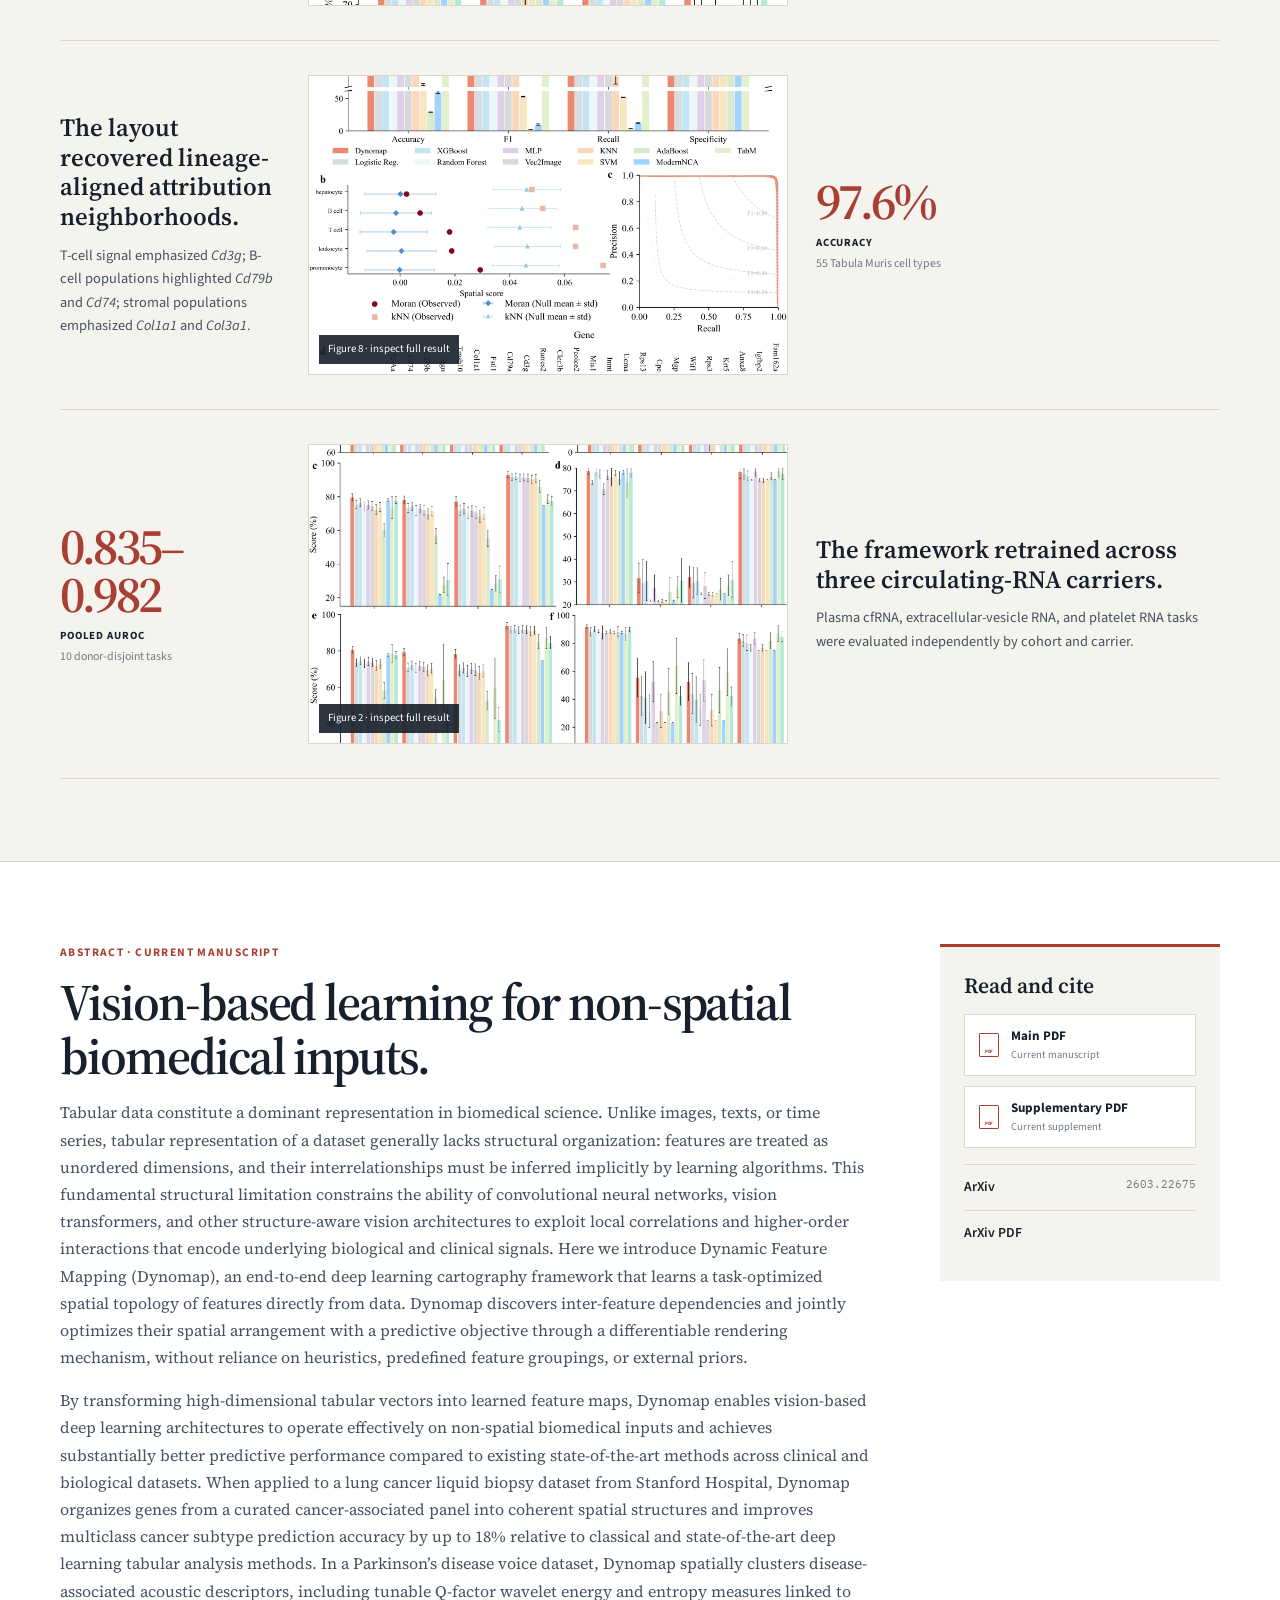
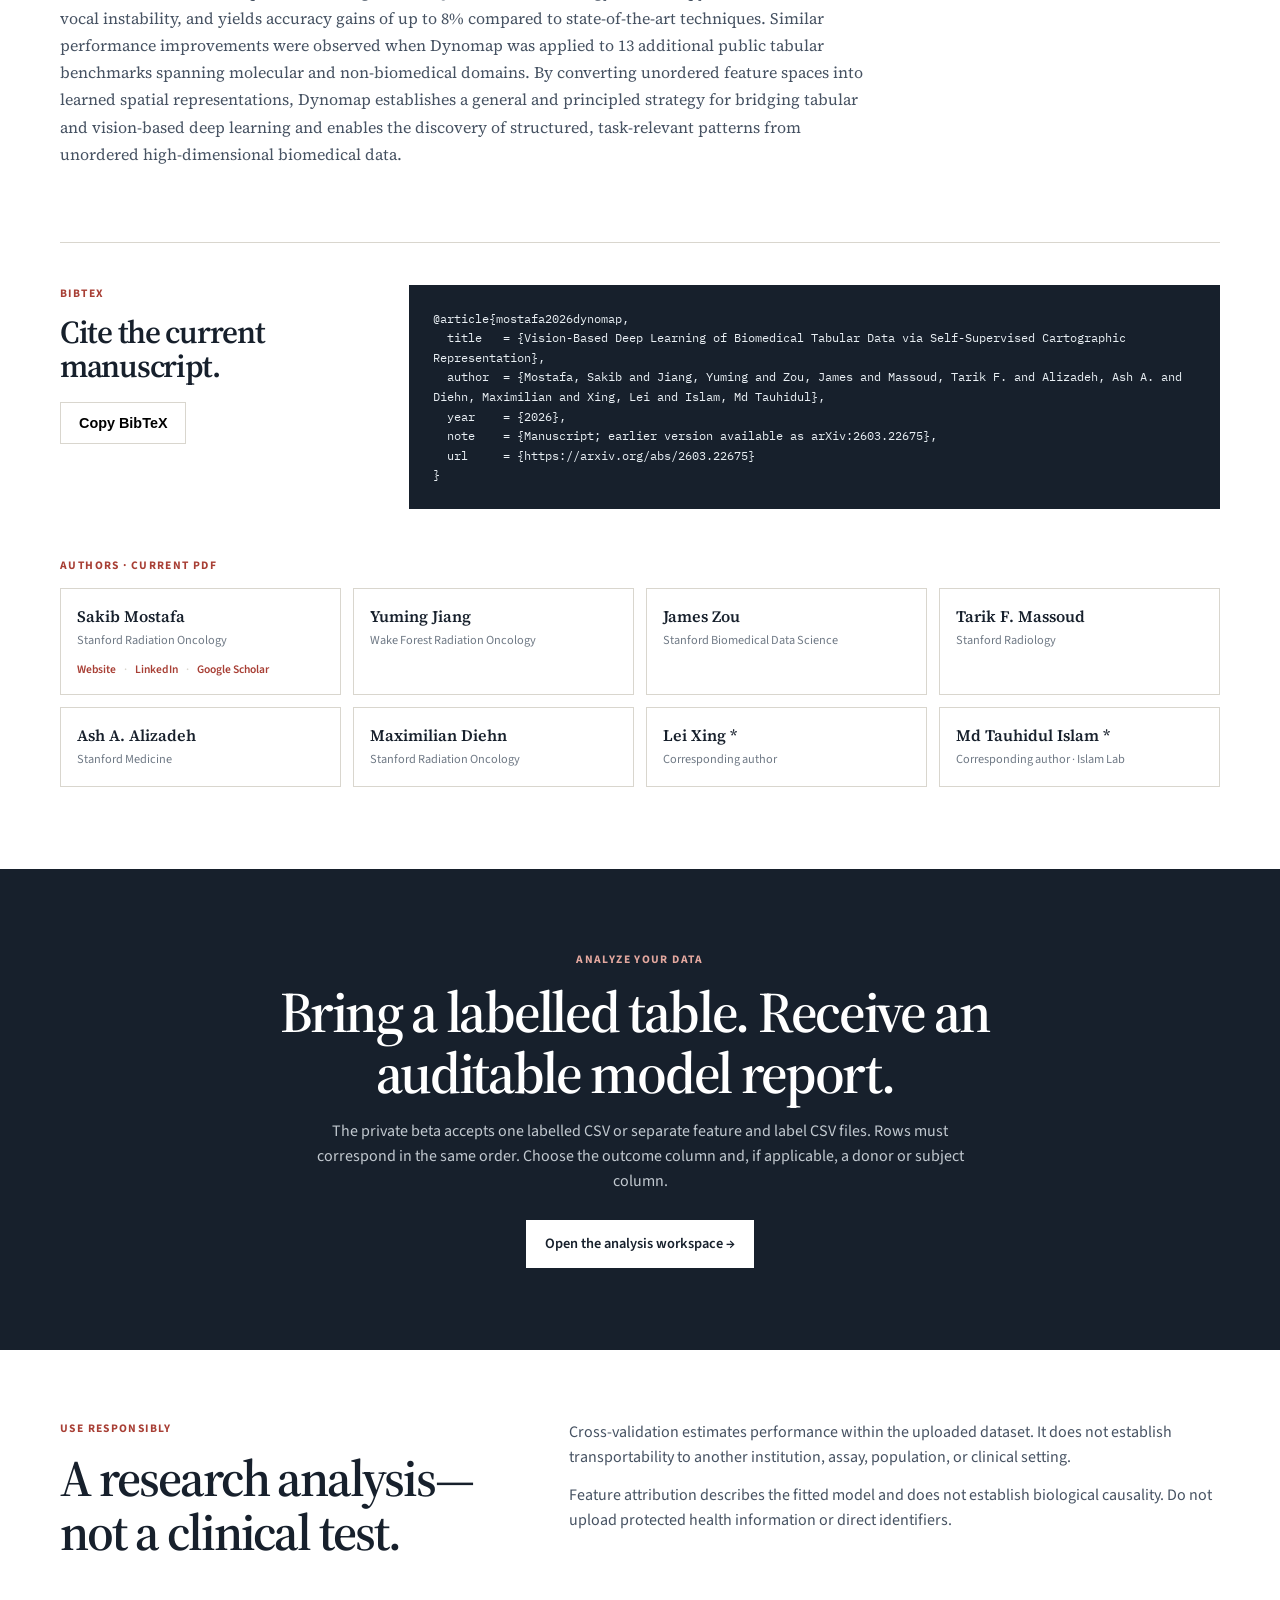
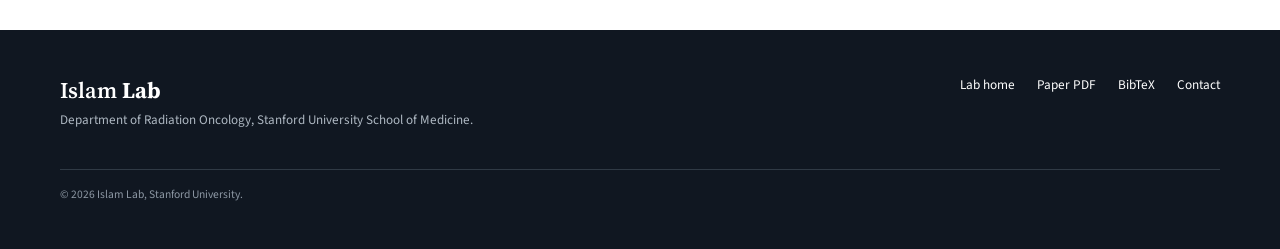
==== commit b6e30d8f: "Point Dynomap project page to production workspace" ====
--- a/dynomap/index.html
+++ b/dynomap/index.html
@@ -46,8 +46,8 @@
         <div class="eyebrow">Dynamic feature mapping &middot; Biomedical tabular learning</div>
         <p class="paper-title">Vision-Based Deep Learning of Biomedical Tabular Data via Self-Supervised Cartographic Representation</p>
         <div class="cover-primary-actions">
-          <a class="button primary" href="https://app.islamlab.org/dynomap-dev/#examples">Run an example</a>
-          <a class="button analyze-button" href="https://app.islamlab.org/dynomap-dev/#upload">Analyze your data</a>
+          <a class="button primary" href="https://app.islamlab.org/dynomap/#examples">Run an example</a>
+          <a class="button analyze-button" href="https://app.islamlab.org/dynomap/#upload">Analyze your data</a>
         </div>
       </div>
     </div>
--- a/dynomap/style.css
+++ b/dynomap/style.css
@@ -22,7 +22,7 @@
 @media(max-width:620px){.pipeline-controls{grid-template-columns:1fr 1fr}.pipeline-progress,.pipeline-controls output{grid-column:1/-1;width:100%;text-align:left}.pipeline-legend{grid-template-columns:1fr}.pipeline-legend li{border-left:0;border-top:1px solid var(--line)}.pipeline-legend li:first-child{border-top:0}.attribution-toolbar{display:grid}.finding-story,.finding-story.reverse{grid-template-columns:1fr}.finding-story .finding-number,.finding-story.reverse .finding-number,.finding-story .finding-visual,.finding-story.reverse .finding-visual{order:initial}.finding-story .finding-copy,.finding-story.reverse .finding-copy{grid-column:auto;order:initial}.finding-visual{height:260px}}
 
 /* Clean cover actions, file marks, and bounded interactive copy */
-.cover-callout{grid-template-columns:minmax(0,820px)}.cover-primary-actions{display:flex;gap:10px;flex-wrap:wrap;margin-top:18px}.analyze-button{background:var(--blue);border-color:var(--blue);color:#fff}.analyze-button:hover{background:#35566f;border-color:#35566f}.file-button{display:inline-flex;align-items:center;gap:8px}.pdf-icon{position:relative;display:inline-grid;place-items:end center;width:17px;height:20px;border:1.5px solid currentColor;border-radius:1px;color:var(--accent);flex:0 0 auto}.pdf-icon:after{content:"PDF";padding-bottom:2px;font:700 5px/1 var(--sans);letter-spacing:-.02em}.paper-documents{display:grid;grid-template-columns:1fr 1fr;gap:10px;margin:4px 0 16px}.paper-documents>a{display:flex;align-items:center;gap:10px;min-width:0;padding:14px;background:#fff;border:1px solid var(--line)}.paper-documents b,.paper-documents small{display:block}.paper-documents b{font-size:.82rem;line-height:1.2}.paper-documents small{margin-top:3px;color:var(--muted);font-size:.66rem;line-height:1.25}.paper-documents .pdf-icon{width:20px;height:24px}
+.cover-callout{grid-template-columns:minmax(0,820px)}.cover-primary-actions{display:flex;gap:10px;flex-wrap:wrap;margin-top:18px}.analyze-button{background:var(--blue);border-color:var(--blue);color:#fff}.analyze-button:hover{background:#35566f;border-color:#35566f}.file-button{display:inline-flex;align-items:center;gap:8px}.pdf-icon{position:relative;display:inline-grid;place-items:end center;width:17px;height:20px;border:1.5px solid currentColor;border-radius:1px;color:var(--accent);flex:0 0 auto}.pdf-icon:after{content:"PDF";padding-bottom:2px;font:700 5px/1 var(--sans);letter-spacing:-.02em}.paper-documents{display:grid;grid-template-columns:minmax(0,1fr);gap:10px;margin:4px 0 16px}.paper-documents>a{display:flex;align-items:center;gap:12px;min-width:0;width:100%;padding:14px;background:#fff;border:1px solid var(--line);overflow:hidden}.paper-documents>a>span:last-child{min-width:0}.paper-documents b,.paper-documents small{display:block;overflow-wrap:anywhere}.paper-documents b{font-size:.82rem;line-height:1.2}.paper-documents small{margin-top:3px;color:var(--muted);font-size:.66rem;line-height:1.25}.paper-documents .pdf-icon{width:20px;height:24px}
 .author-grid>span{min-width:0}.author-grid .author-links{display:flex;gap:8px;flex-wrap:wrap;margin-top:11px;padding:0;border:0;color:inherit}.author-links a{color:var(--accent);font-weight:600;font-size:.72rem}.author-links a:not(:last-child):after{content:"\00b7";color:var(--line);margin-left:8px}
 .pipeline-explainer{min-width:0}.pipeline-controls{grid-template-columns:auto auto minmax(100px,1fr) minmax(180px,330px)}.pipeline-controls output{min-width:0;max-width:330px;line-height:1.35;overflow-wrap:anywhere}.pipeline-legend{grid-template-columns:repeat(4,minmax(0,1fr))}.pipeline-legend li{min-width:0}.pipeline-legend span{overflow-wrap:anywhere}
 @media(max-width:800px){.cover-callout{grid-template-columns:1fr}.cover-callout .hero-actions{justify-content:flex-start}.pipeline-controls{grid-template-columns:auto auto minmax(80px,1fr)}.pipeline-controls output{grid-column:1/-1;max-width:none;text-align:left}}
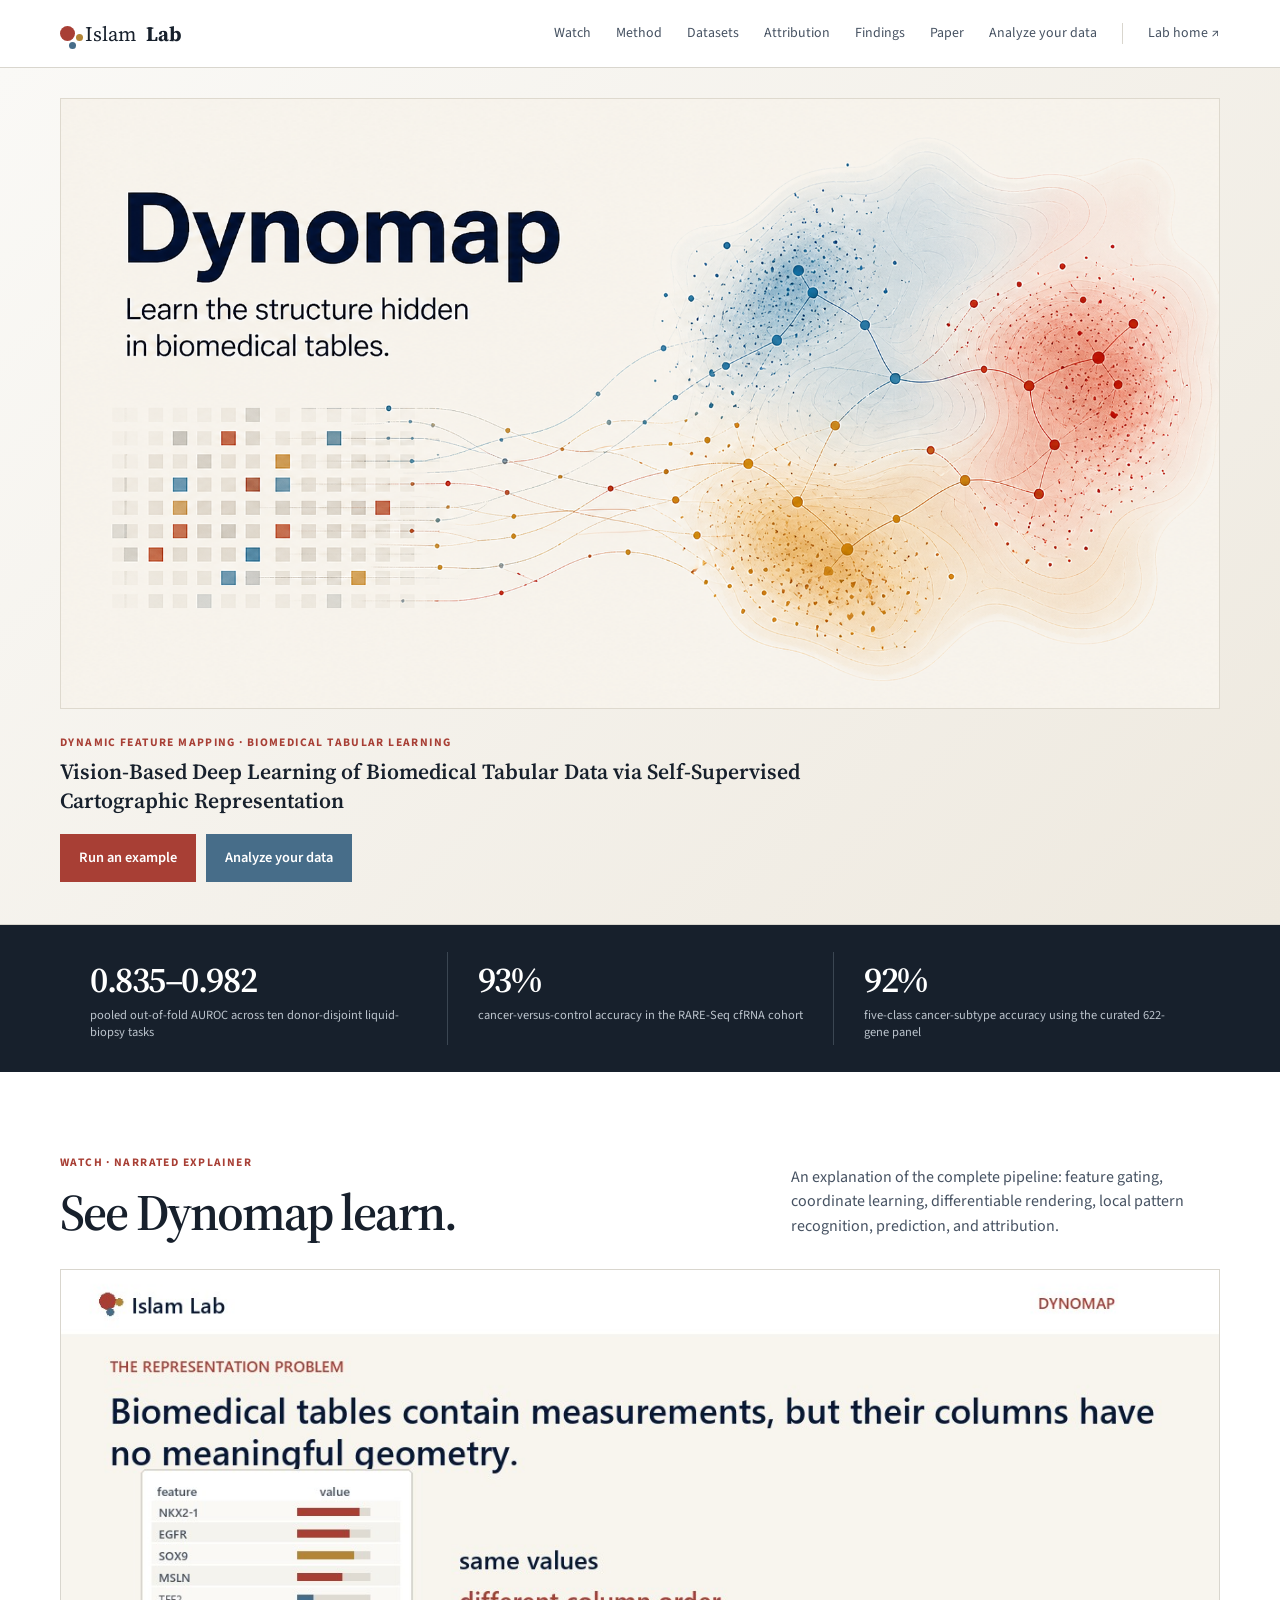
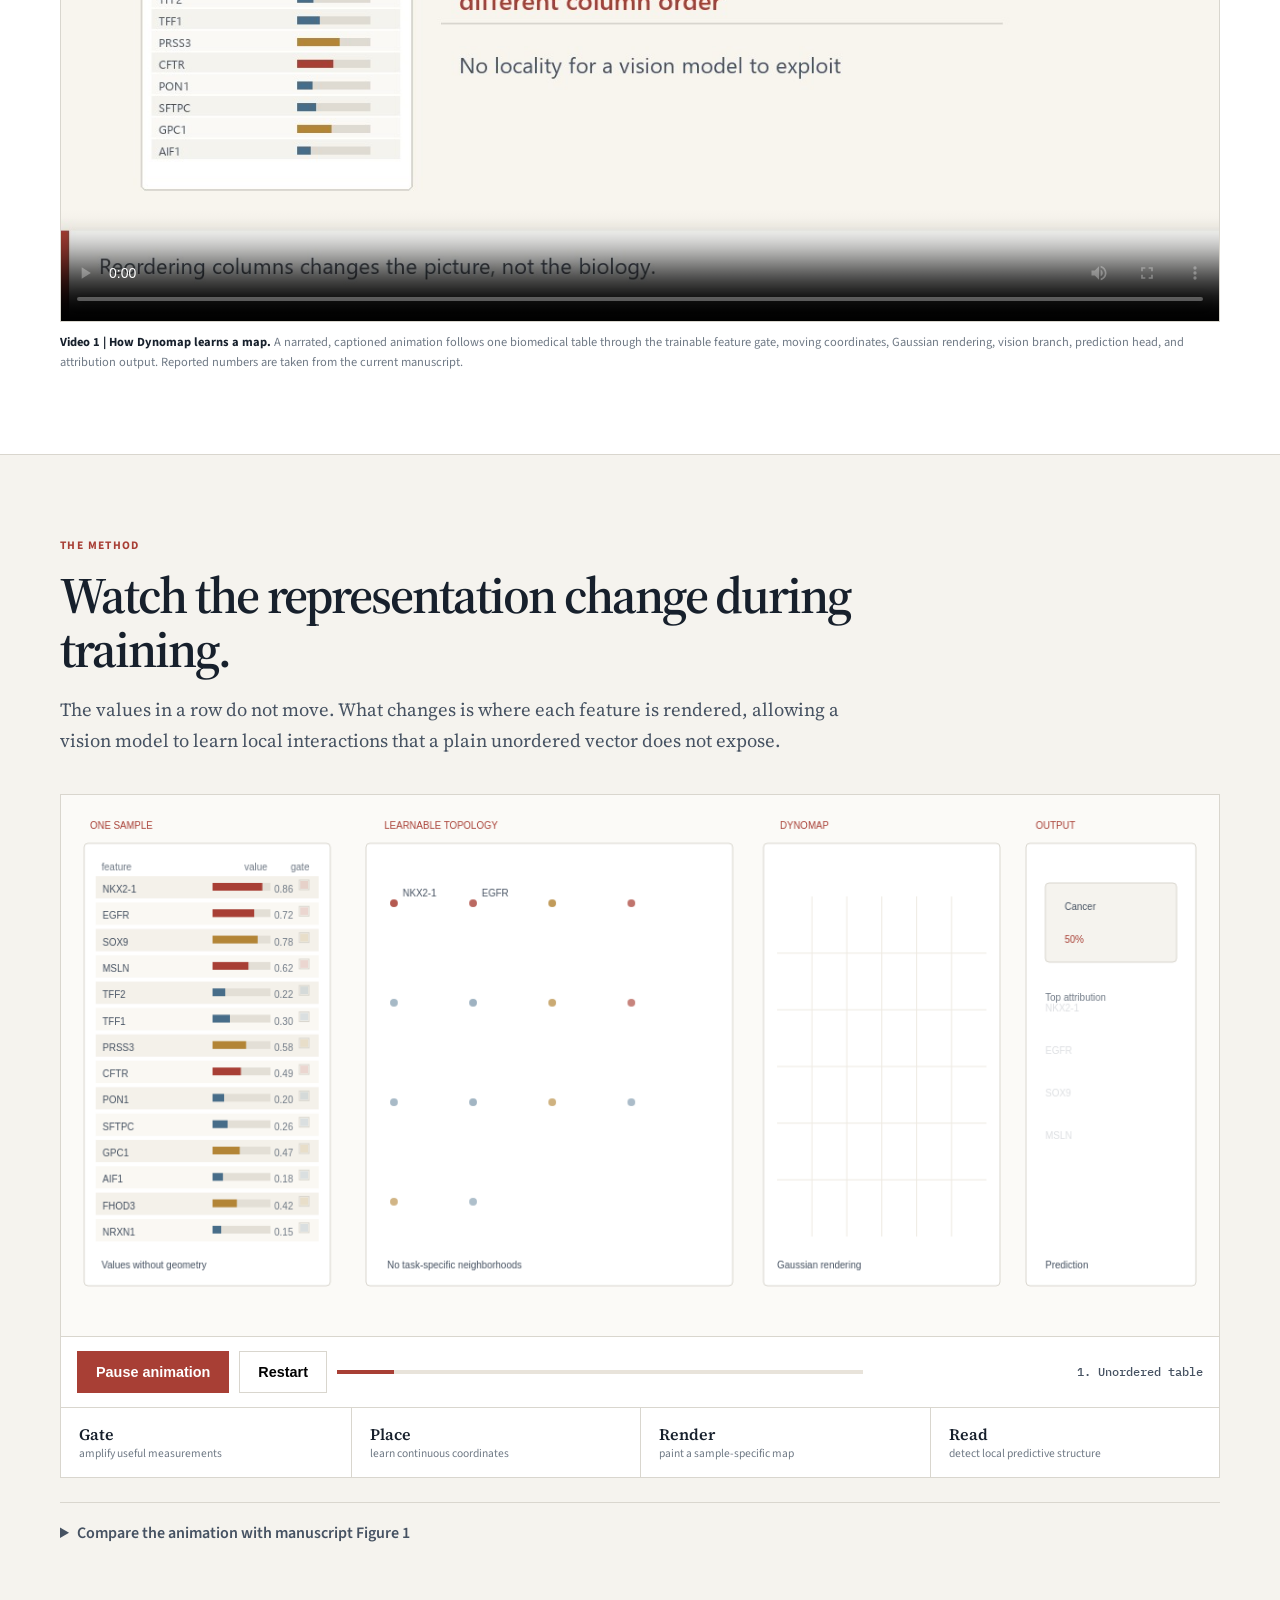
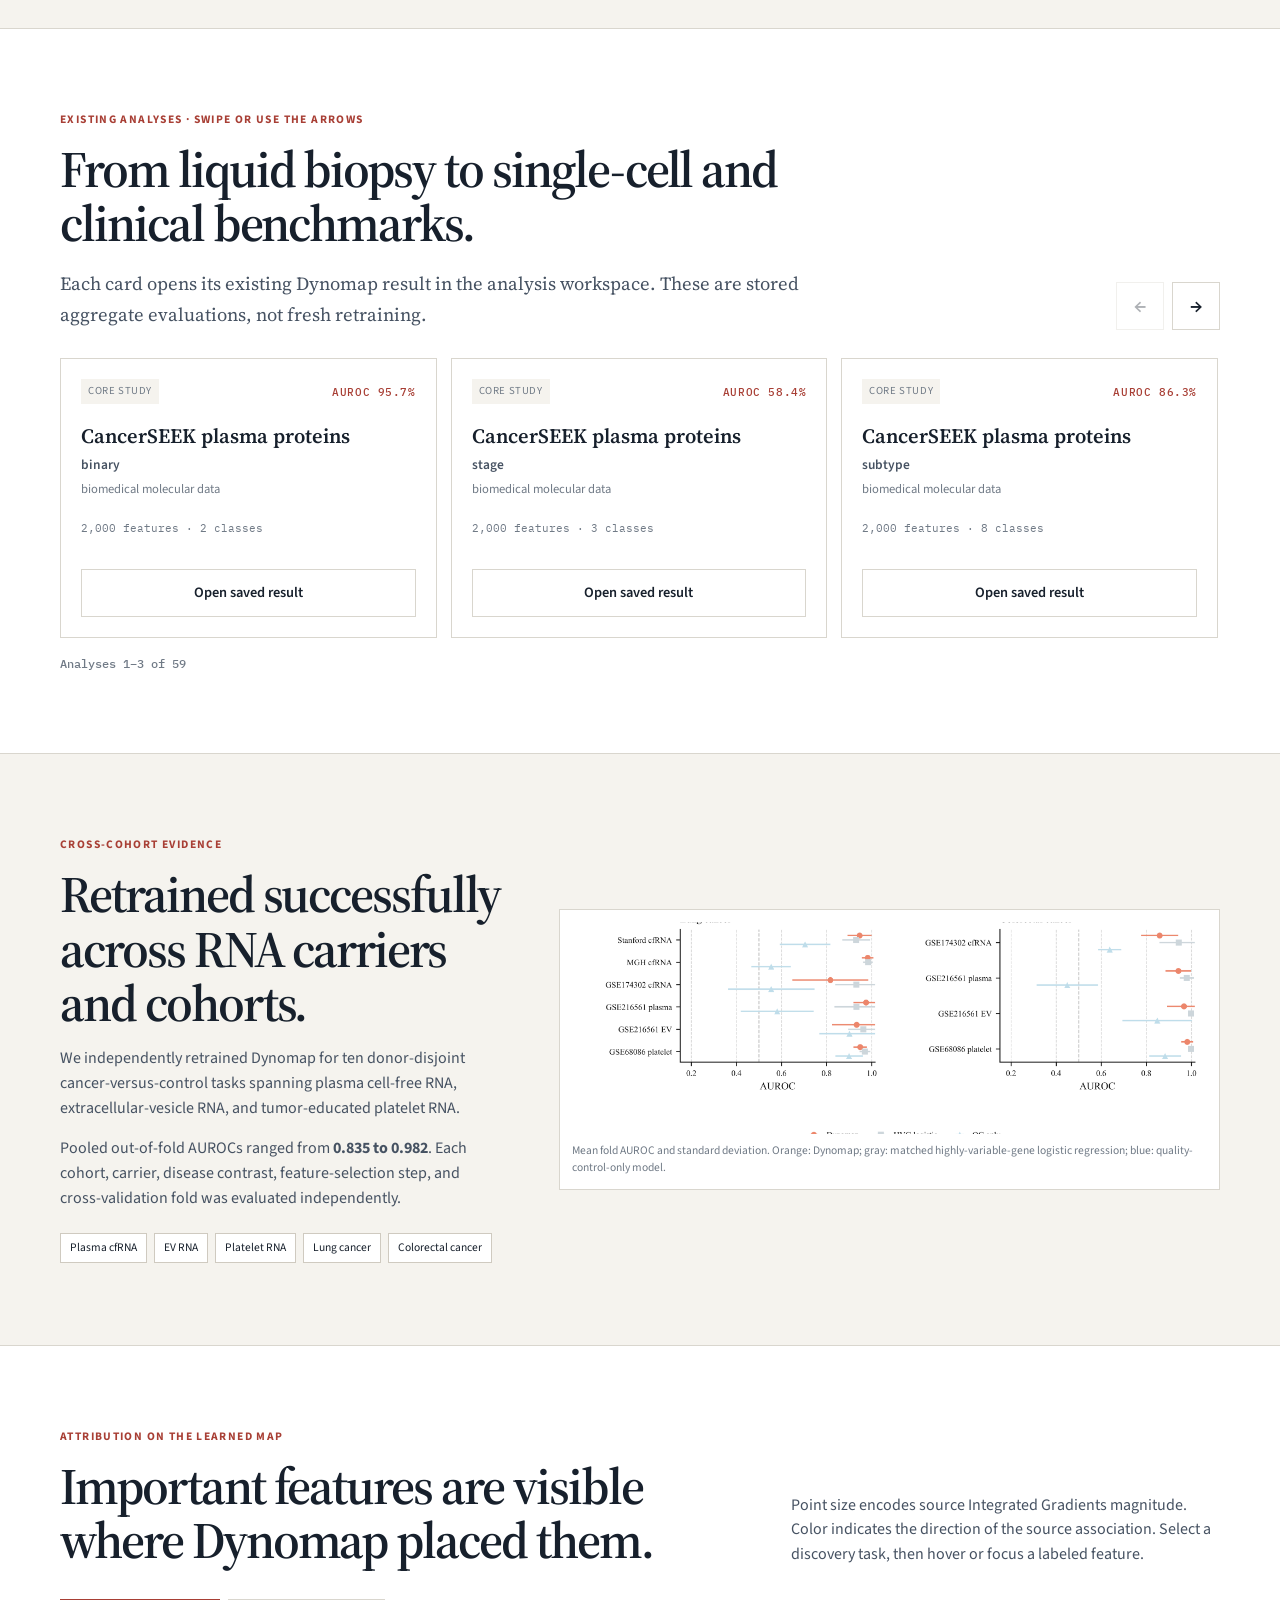
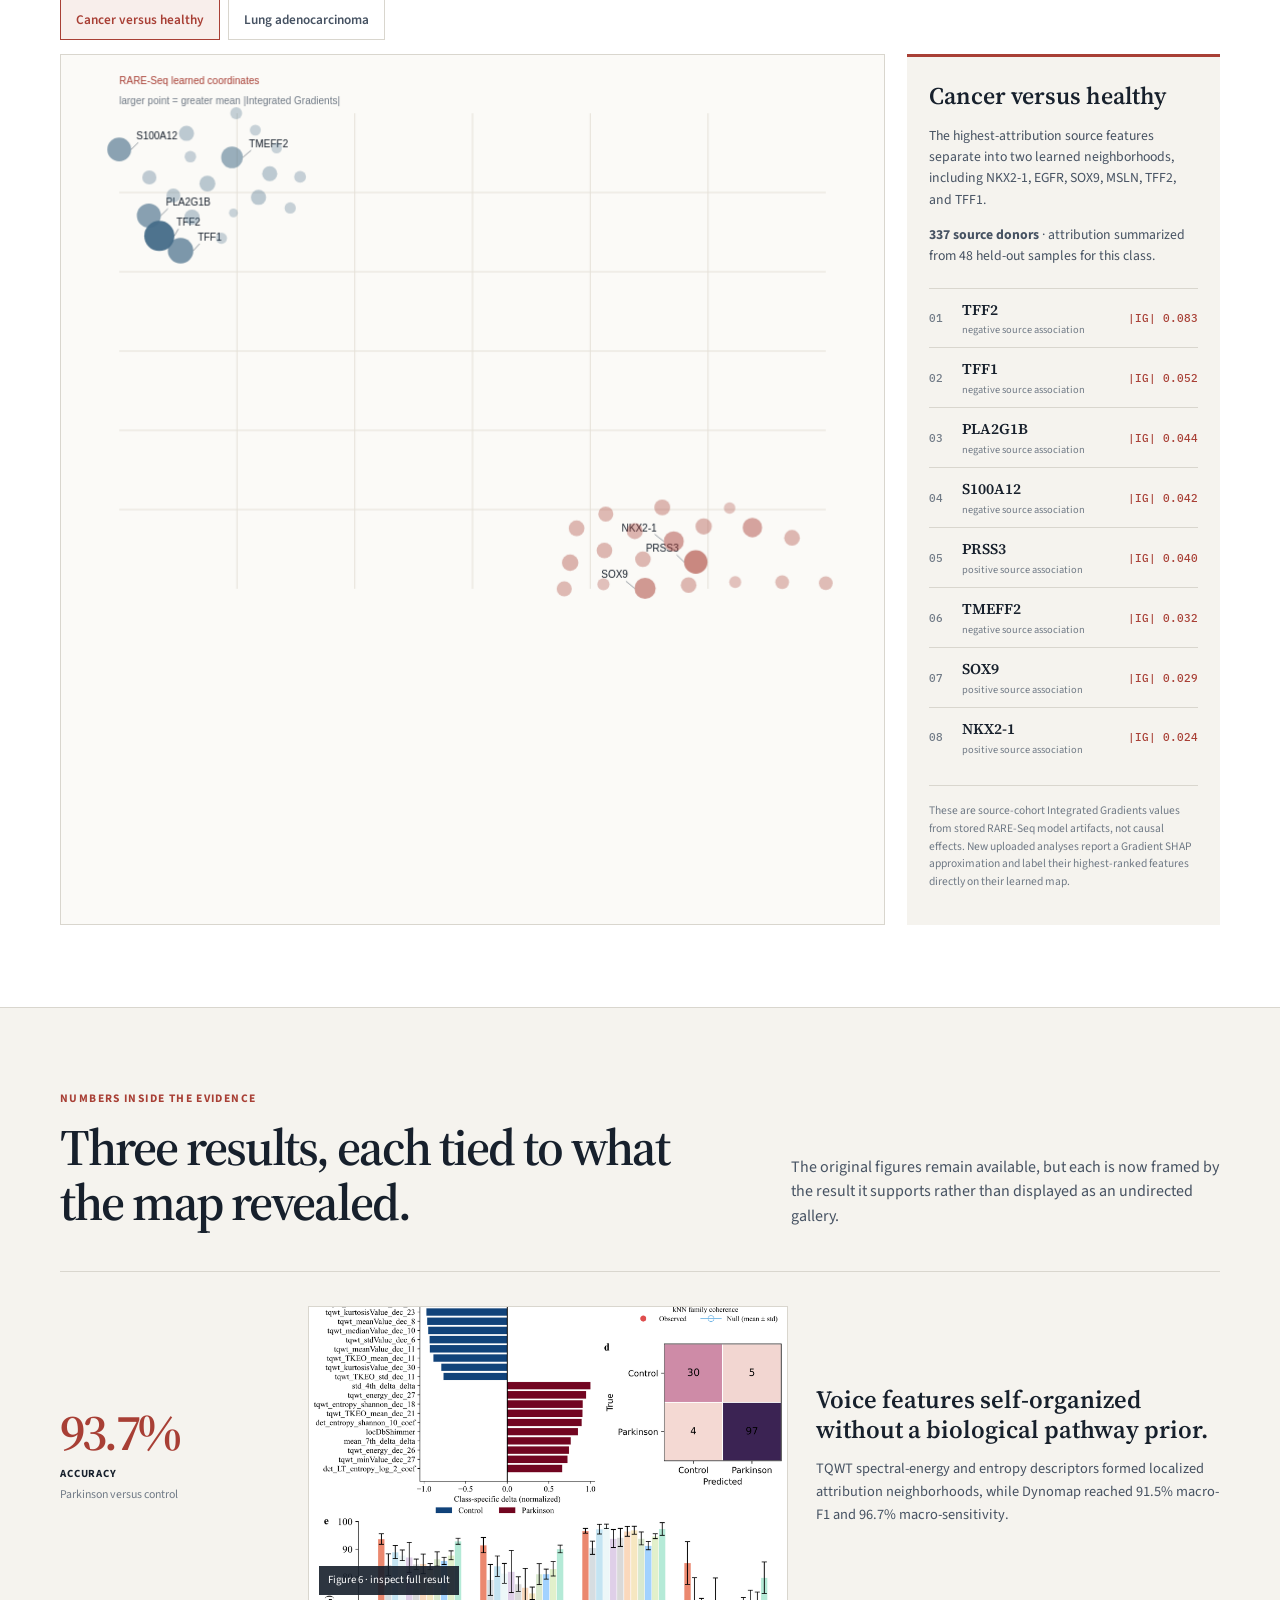
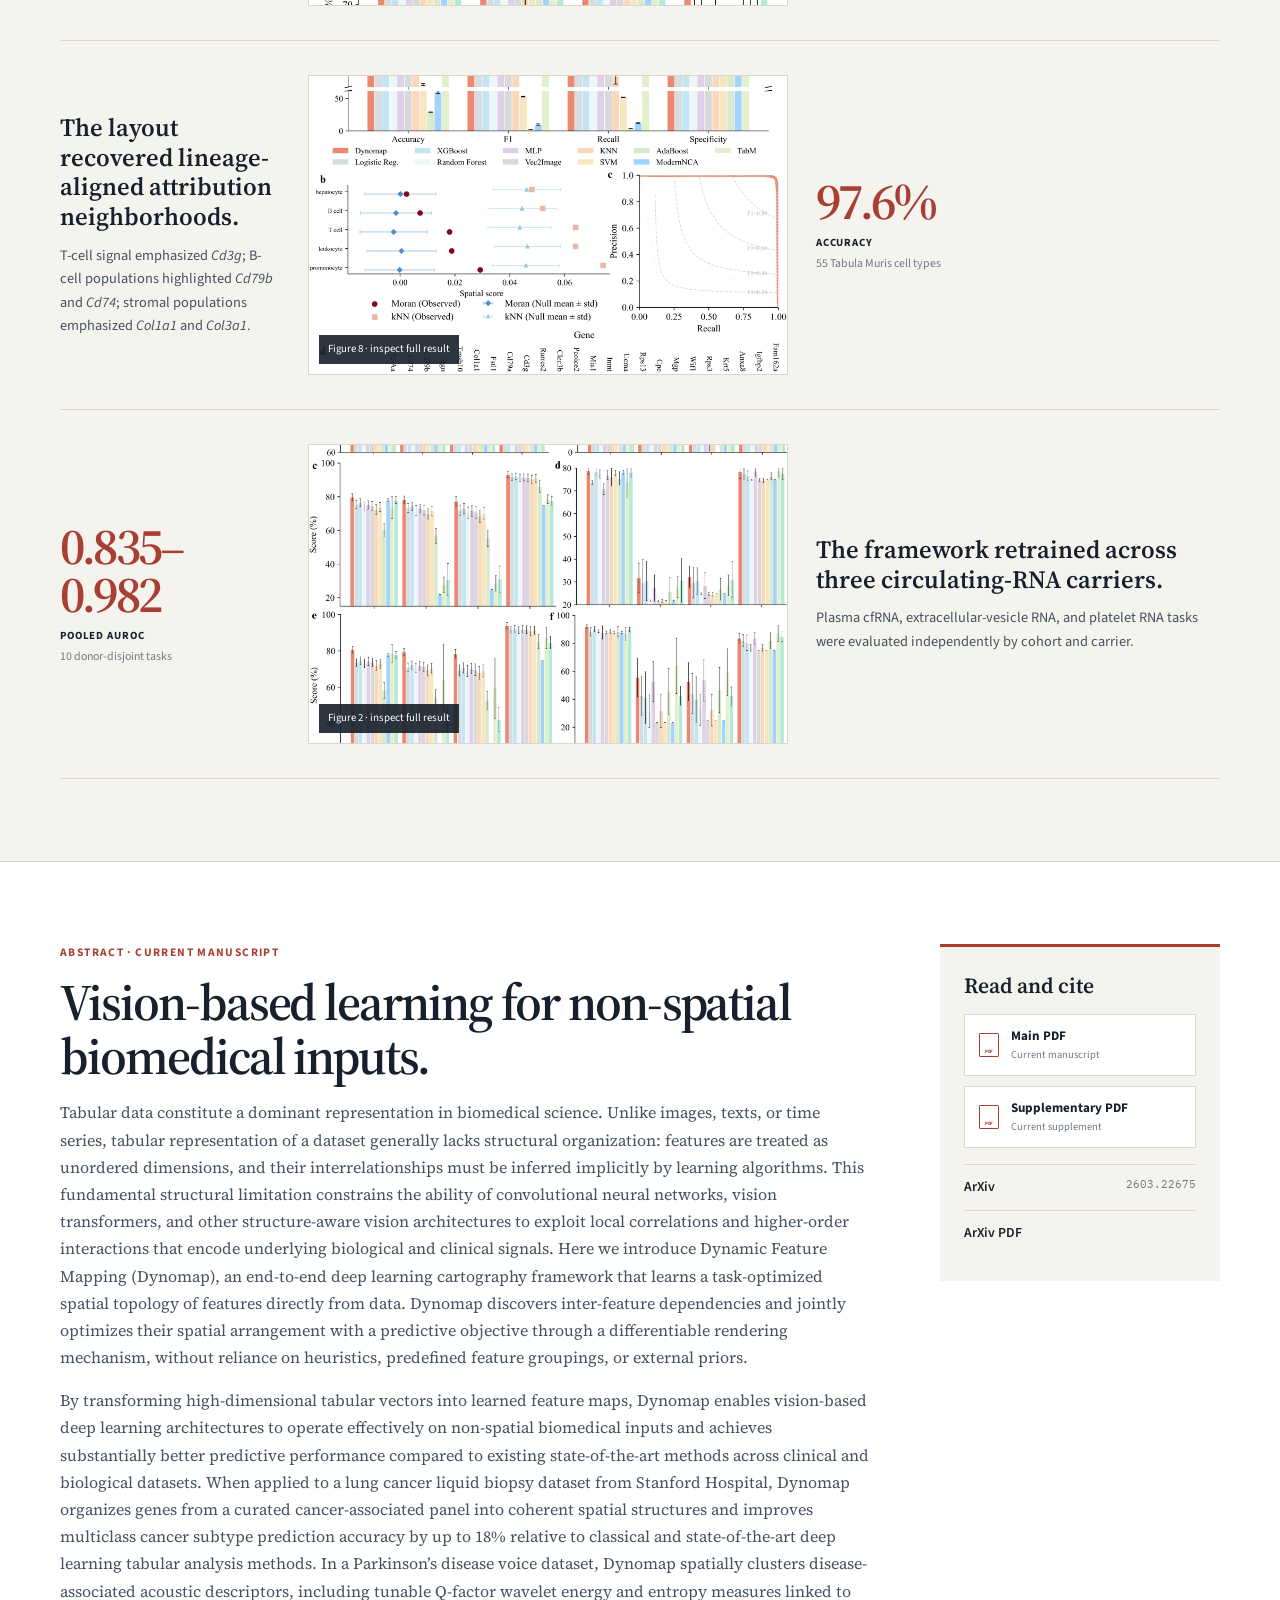
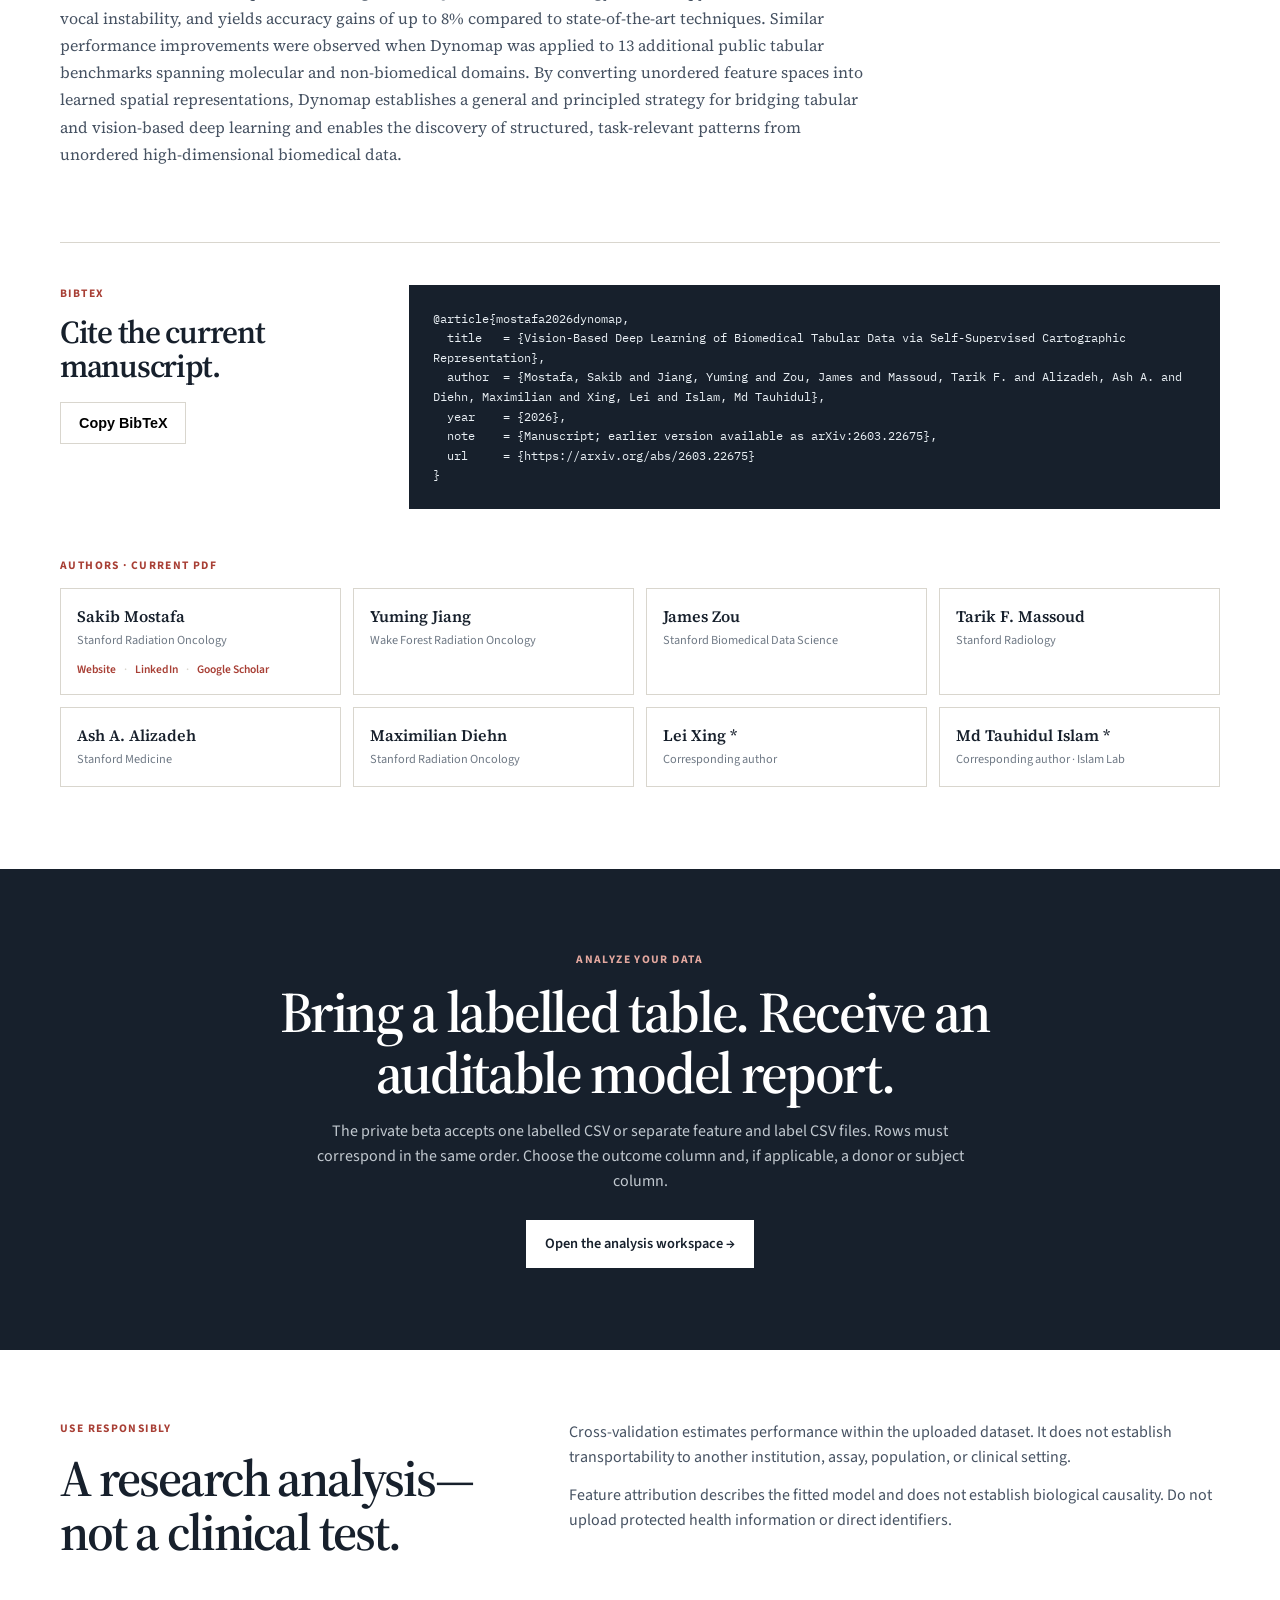
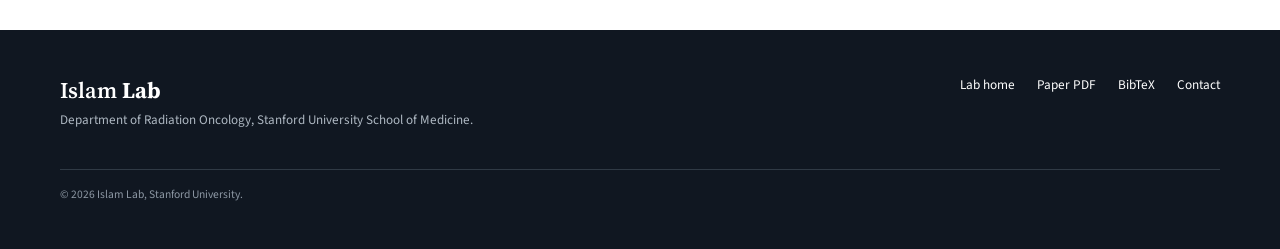
==== commit cab6d765: "Make Dynomap captions optional" ====
--- a/dynomap/index.html
+++ b/dynomap/index.html
@@ -70,7 +70,7 @@
       <p>An explanation of the complete pipeline: feature gating, coordinate learning, differentiable rendering, local pattern recognition, prediction, and attribution.</p>
     </div>
     <figure class="paper-figure video-figure">
-      <div class="media-frame"><video controls preload="metadata" playsinline poster="assets/dynomap-demo-poster.jpg" width="1280" height="720"><source src="assets/dynomap_demo.mp4" type="video/mp4"><track default kind="captions" srclang="en" label="English" src="assets/dynomap-demo-captions.vtt">Your browser cannot play this video. <a href="assets/dynomap_demo.mp4">Download it instead.</a></video></div>
+      <div class="media-frame video-frame"><video id="dynomapExplainerVideo" controls preload="metadata" playsinline poster="assets/dynomap-demo-poster.jpg" width="1280" height="720"><source src="assets/dynomap_demo.mp4" type="video/mp4"><track kind="captions" srclang="en" label="English" src="assets/dynomap-demo-captions.vtt">Your browser cannot play this video. <a href="assets/dynomap_demo.mp4">Download it instead.</a></video><button class="video-cc-toggle" id="videoCcToggle" type="button" aria-pressed="false" aria-label="Turn captions on" title="Turn captions on"><span class="video-cc-mark">CC</span><span class="video-cc-state">Off</span></button></div>
       <figcaption><b>Video 1 | How Dynomap learns a map.</b> A narrated, captioned animation follows one biomedical table through the trainable feature gate, moving coordinates, Gaussian rendering, vision branch, prediction head, and attribution output. Reported numbers are taken from the current manuscript.</figcaption>
     </figure>
   </div>
--- a/dynomap/style.css
+++ b/dynomap/style.css
@@ -28,3 +28,15 @@
 @media(max-width:800px){.cover-callout{grid-template-columns:1fr}.cover-callout .hero-actions{justify-content:flex-start}.pipeline-controls{grid-template-columns:auto auto minmax(80px,1fr)}.pipeline-controls output{grid-column:1/-1;max-width:none;text-align:left}}
 @media(max-width:620px){.cover-primary-actions{display:grid;grid-template-columns:1fr 1fr}.cover-callout .button{text-align:center}.paper-documents{grid-template-columns:1fr}.pipeline-controls{grid-template-columns:1fr 1fr}.pipeline-progress,.pipeline-controls output{grid-column:1/-1;width:100%;text-align:left}}
 @media(prefers-reduced-motion:reduce){html{scroll-behavior:auto}.finding-visual img{transition:none}}
+
+/* Caption control: captions start off and can be enabled without opening a browser menu. */
+.video-frame{position:relative}
+.video-cc-toggle{position:absolute;right:14px;bottom:70px;z-index:3;display:inline-grid;place-items:center;width:38px;height:32px;padding:0;border:1px solid rgba(255,255,255,.45);border-radius:3px;background:rgba(16,23,33,.82);color:#fff;font:600 .72rem/1 var(--sans);cursor:pointer;backdrop-filter:blur(7px);opacity:0;pointer-events:none;transform:translateY(4px);transition:opacity .16s ease,transform .16s ease,background-color .16s ease}
+.video-frame:hover .video-cc-toggle,.video-frame:focus-within .video-cc-toggle{opacity:1;pointer-events:auto;transform:translateY(0)}
+.video-cc-toggle:hover,.video-cc-toggle:focus-visible{background:rgba(16,23,33,.96);border-color:#fff}
+.video-cc-toggle:focus-visible{outline:3px solid rgba(255,255,255,.72);outline-offset:2px}
+.video-cc-toggle[aria-pressed="true"]{background:var(--accent);border-color:var(--accent)}
+.video-cc-mark{display:inline-grid;place-items:center;min-width:24px;height:17px;border:1px solid currentColor;border-radius:2px;font:700 .62rem/1 var(--sans);letter-spacing:.02em}
+.video-cc-state{position:absolute;width:1px;height:1px;padding:0;margin:-1px;overflow:hidden;clip:rect(0,0,0,0);white-space:nowrap;border:0}
+@media(hover:none),(pointer:coarse){.video-cc-toggle{opacity:1;pointer-events:auto;transform:none}}
+@media(max-width:620px){.video-cc-toggle{right:9px;bottom:64px;width:36px;height:30px}}
